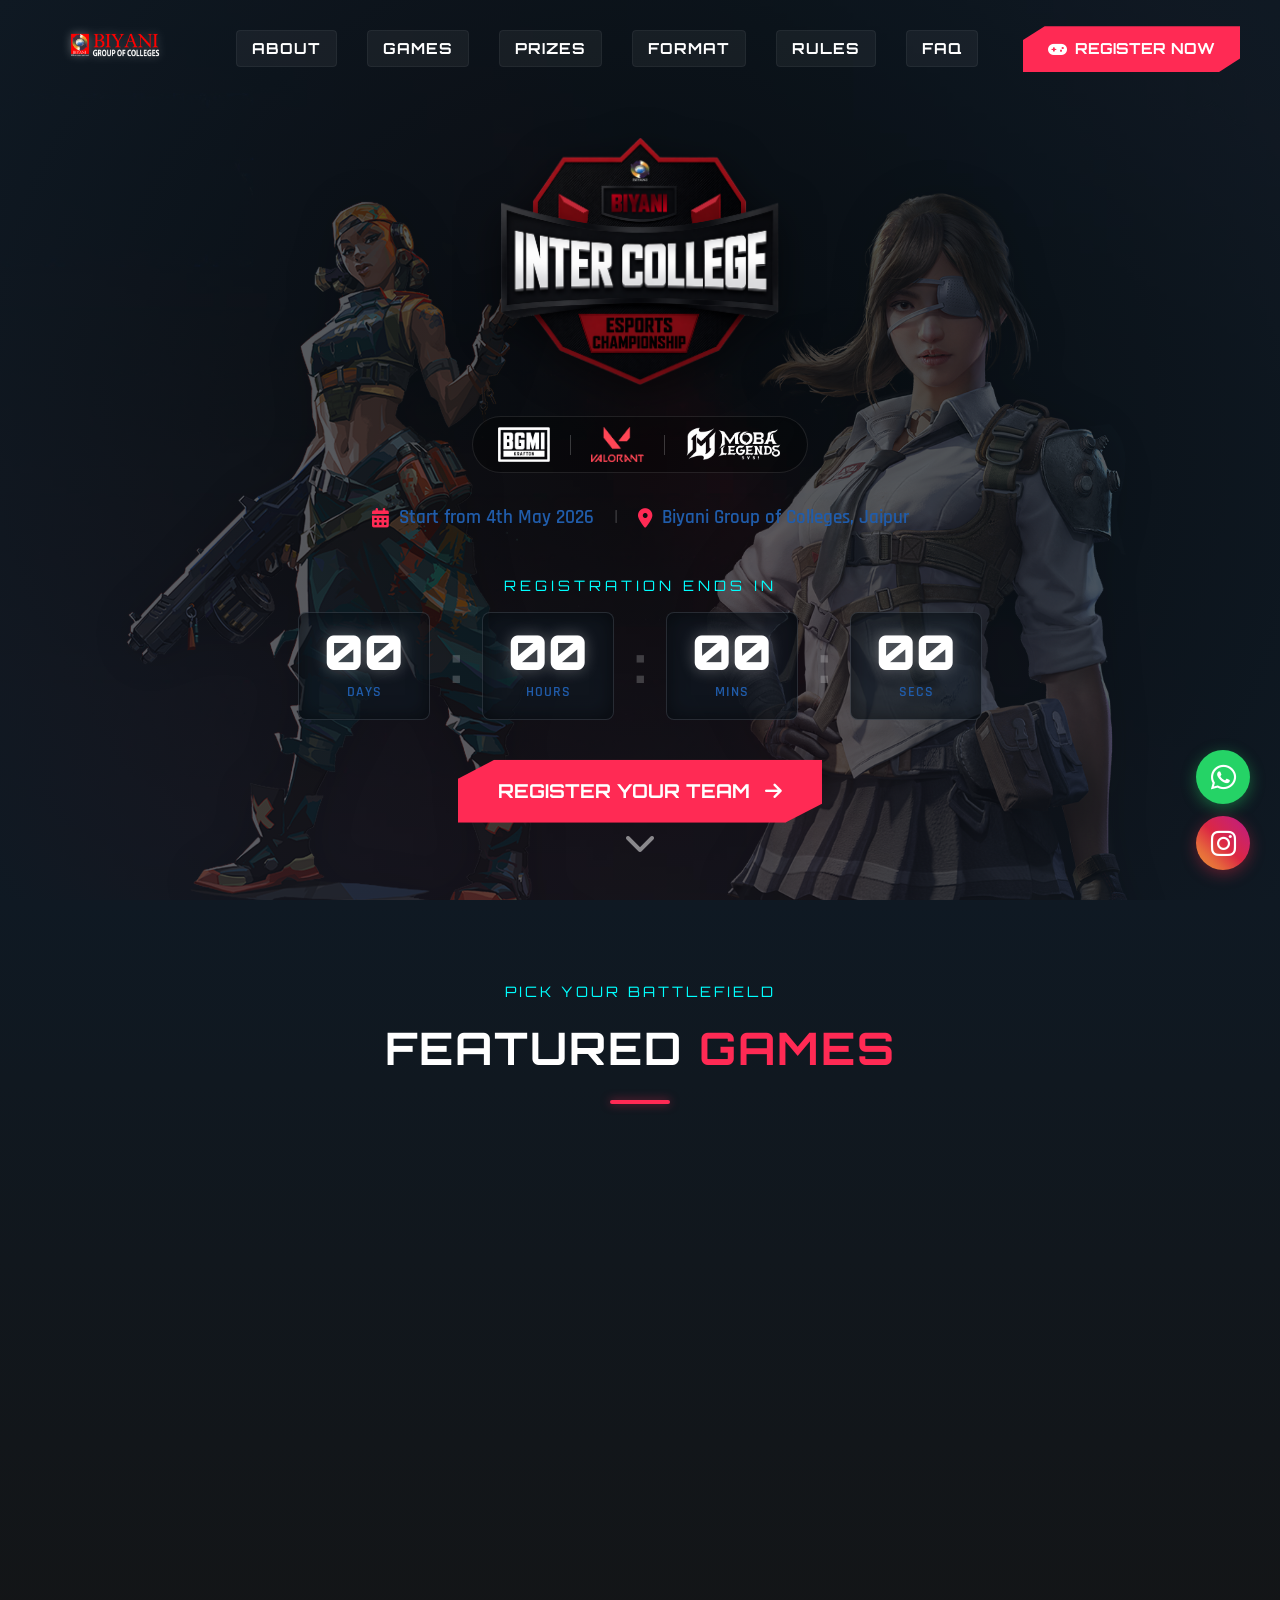
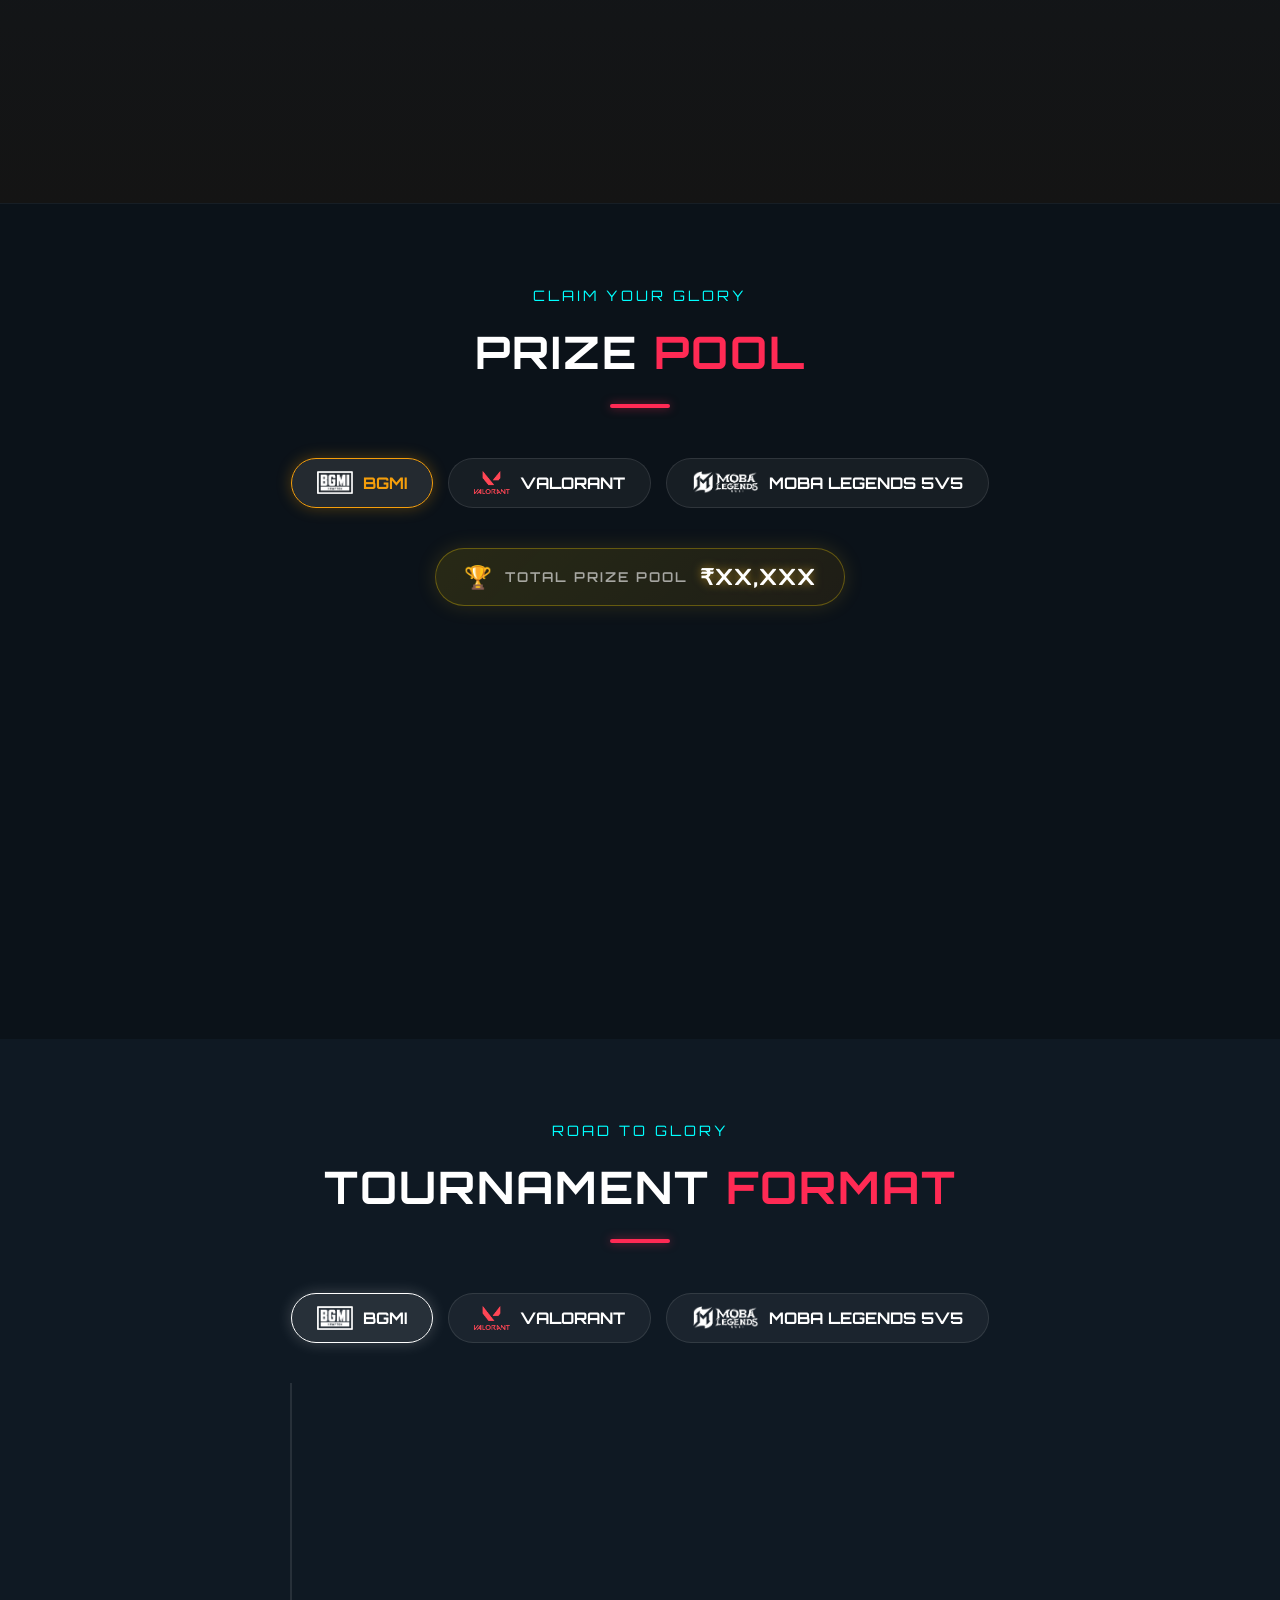
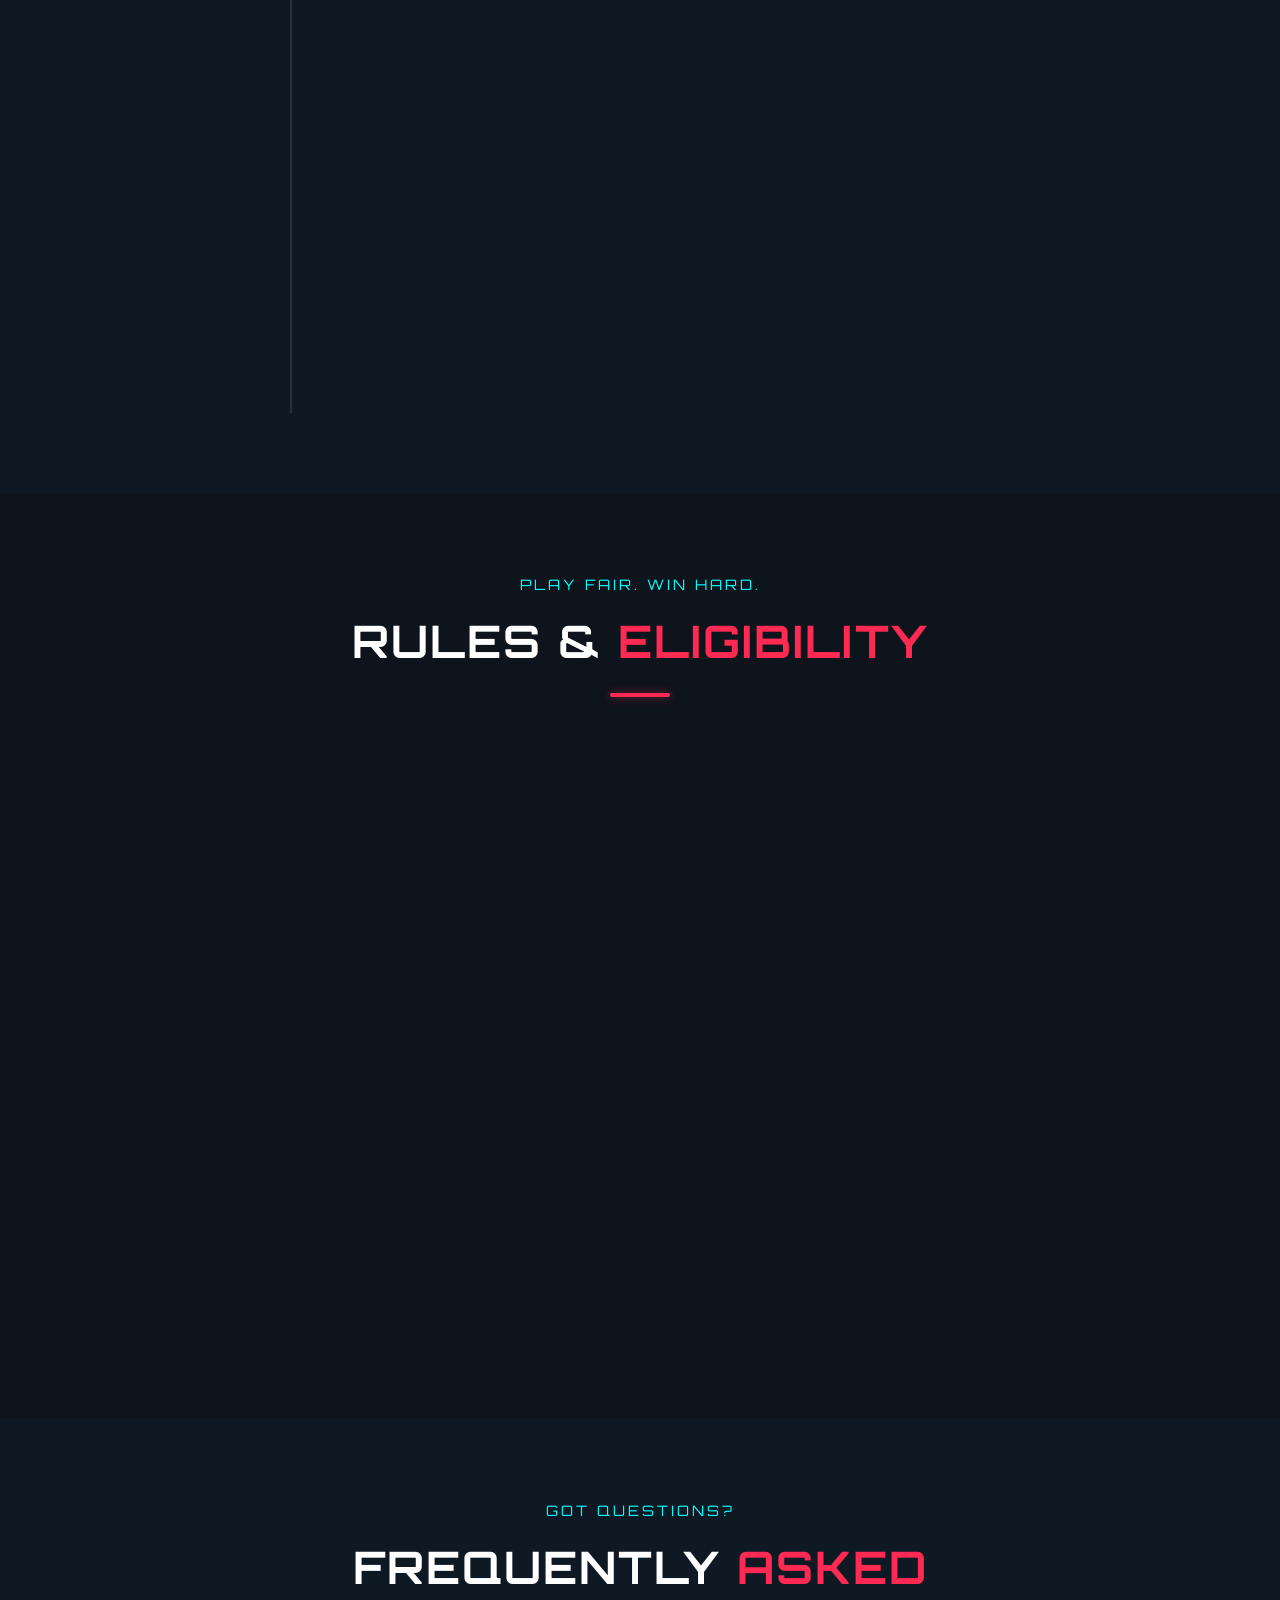
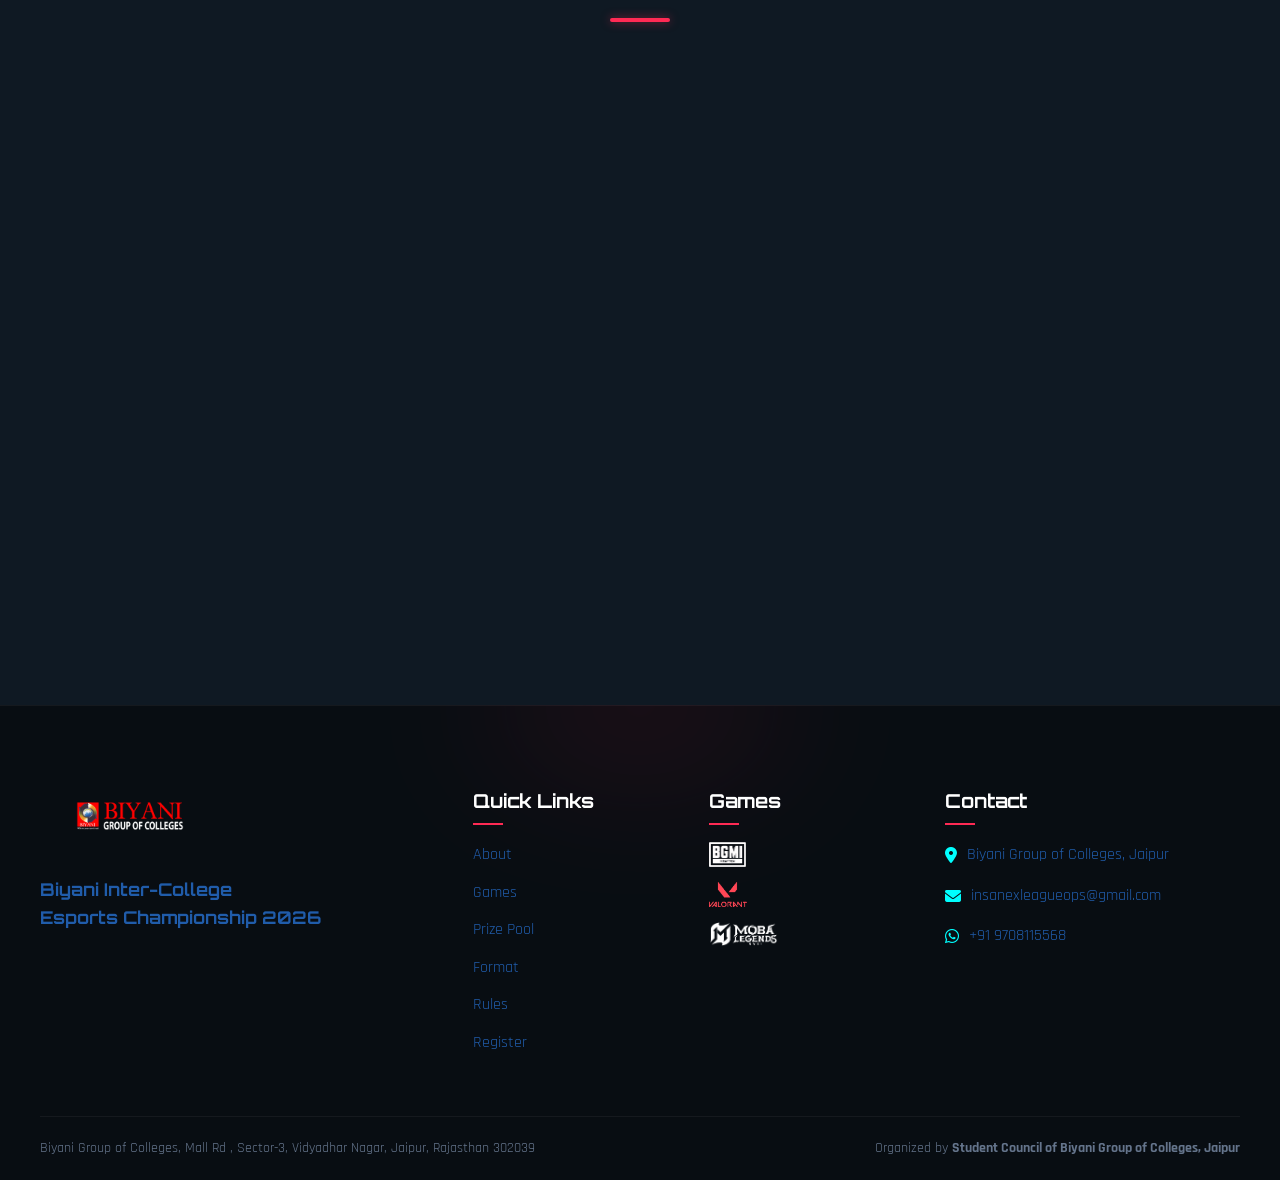
==== index.html @ bb5c14cd "Dynamic per-game registration: BGMI/Valorant/MOBA separate tables, fields & storage folders" ====
<!DOCTYPE html>
<html lang="en">

<head>
    <meta charset="UTF-8">
    <meta name="viewport" content="width=device-width, initial-scale=1.0">
    <meta name="description"
        content="Biyani Inter-College Esports Championship 2026 — The ultimate college gaming tournament featuring BGMI, Valorant & Mobile Legends Bang Bang.">
    <title>Biyani Inter-College Esports Championship 2026</title>
    <link rel="stylesheet" href="style.css">
    <link
        href="https://fonts.googleapis.com/css2?family=Orbitron:wght@400;700;900&family=Rajdhani:wght@400;500;600;700&display=swap"
        rel="stylesheet">
    <link rel="stylesheet" href="https://cdnjs.cloudflare.com/ajax/libs/font-awesome/6.5.0/css/all.min.css">
</head>

<body>

    <!-- ===================== NAVBAR ===================== -->
    <nav class="navbar" id="navbar">
        <div class="nav-container">
            <div class="nav-left">
                <img src="assets/Biyani Clg Logo(white).png" alt="Biyani College" class="nav-college-logo">
            </div>
            <div class="nav-center" id="navCenter">
                <ul class="nav-links" id="navLinks">
                    <li><a href="#about" class="nav-link">About</a></li>
                    <li><a href="#games" class="nav-link">Games</a></li>
                    <li><a href="#prize-pool" class="nav-link">Prizes</a></li>
                    <li><a href="#format" class="nav-link">Format</a></li>
                    <li><a href="assets/Biyani inter college esports championship rulebook.pdf" class="nav-link"
                            download>Rules</a></li>
                    <li><a href="#faq" class="nav-link">FAQ</a></li>
                </ul>
            </div>
            <div class="nav-right">
                <a href="register.html" class="nav-register-btn" id="navRegisterBtn">
                    <i class="fas fa-gamepad"></i>
                    <span>REGISTER NOW</span>
                </a>
                <button class="hamburger" id="hamburger" aria-label="Toggle Menu">
                    <span></span><span></span><span></span>
                </button>
            </div>
        </div>
        <!-- Mobile Nav -->
        <div class="mobile-nav" id="mobileNav">
            <button class="mobile-nav-close" id="mobileNavClose" aria-label="Close Menu">
                <span></span><span></span>
            </button>
            <a href="#about">About</a>
            <a href="#games">Games</a>
            <a href="#prize-pool">Prizes</a>
            <a href="#format">Format</a>
            <a href="assets/Biyani inter college esports championship rulebook.pdf" download>Rules</a>
            <a href="#faq">FAQ</a>
            <a href="register.html" class="mobile-reg-btn">REGISTER NOW</a>
        </div>
        <!-- Backdrop to close nav when clicking outside -->
        <div class="mobile-nav-backdrop" id="mobileNavBackdrop"></div>
    </nav>

    <!-- ===================== HERO ===================== -->
    <section id="hero" class="hero-section">
        <div class="hero-bg"></div>
        <div class="hero-overlay"></div>
        <img src="assets/Raze.png" alt="" class="char-bg char-left">
        <img src="assets/4.png" alt="" class="char-bg char-right">

        <div class="hero-content">
            <div class="tournament-logo-wrap">
                <img src="assets/Tournament logo.png" alt="Biyani Inter-College Esports Championship"
                    class="tournament-logo">
            </div>

            <div class="hero-game-logos">
                <img src="assets/BGMI.png" alt="BGMI" class="hero-game-logo">
                <div class="hero-logo-sep"></div>
                <img src="assets/valorant.png" alt="Valorant" class="hero-game-logo">
                <div class="hero-logo-sep"></div>
                <img src="assets/Moba_Legends_5v5_logo.png" alt="MOBA" class="hero-game-logo">


            </div>

            <div class="hero-meta">
                <div class="hero-meta-item">
                    <i class="fas fa-calendar-alt"></i>
                    <span>Start from 4th May 2026</span>
                </div>
                <div class="hero-meta-sep">|</div>
                <div class="hero-meta-item">
                    <i class="fas fa-map-marker-alt"></i>
                    <span><a href="https://maps.app.goo.gl/ksLbjUNtCKvyv8RA9?g_st=ac" target="_blank">Biyani Group of
                            Colleges,
                            Jaipur</a></span>
                </div>
            </div>

            <!-- Countdown -->
            <div class="countdown-block">
                <p class="countdown-label">REGISTRATION ENDS IN</p>
                <div class="countdown-timer">
                    <div class="cd-unit">
                        <span class="cd-num" id="days">00</span>
                        <span class="cd-lbl">DAYS</span>
                    </div>
                    <span class="cd-sep">:</span>
                    <div class="cd-unit">
                        <span class="cd-num" id="hours">00</span>
                        <span class="cd-lbl">HOURS</span>
                    </div>
                    <span class="cd-sep">:</span>
                    <div class="cd-unit">
                        <span class="cd-num" id="minutes">00</span>
                        <span class="cd-lbl">MINS</span>
                    </div>
                    <span class="cd-sep">:</span>
                    <div class="cd-unit">
                        <span class="cd-num" id="seconds">00</span>
                        <span class="cd-lbl">SECS</span>
                    </div>
                </div>
            </div>

            <a href="register.html" class="hero-cta-btn">
                <span>REGISTER YOUR TEAM</span>
                <i class="fas fa-arrow-right"></i>
            </a>
        </div>

        <a href="#about" class="hero-scroll-hint">
            <i class="fas fa-chevron-down"></i>
        </a>
    </section>

    <!-- ===================== ABOUT ===================== -->
    <!-- <section id="about" class="section about-section">
        <div class="section-container">
            <div class="section-header">
                <span class="section-tag">WHO WE ARE</span>
                <h2 class="section-title">ABOUT THE <span class="highlight">CHAMPIONSHIP</span></h2>
                <div class="title-bar"></div>
            </div>
            <div class="about-grid">
                <div class="about-card reveal">
                    <div class="about-icon-wrap">
                        <i class="fas fa-trophy"></i>
                    </div>
                    <h3>Epic Tournament</h3>
                    <p>The Biyani Inter-College Esports Championship is the premier gaming event bringing together the
                        best college teams across BGMI, Valorant, and Mobile Legends Bang Bang.</p>
                </div>
                <div class="about-card reveal">
                    <div class="about-icon-wrap">
                        <i class="fas fa-users"></i>
                    </div>
                    <h3>Team Battle</h3>
                    <p>Compete in squads of 4 compulsory players + 1 substitute. Register, play, and claim glory for
                        your college against the best teams in the region.</p>
                </div>
                <div class="about-card reveal">
                    <div class="about-icon-wrap">
                        <i class="fas fa-star"></i>
                    </div>
                    <h3>Win Prizes</h3>
                    <p>Exciting prizes await Champions, Runner-ups, 3rd Runner-ups, and the Most Valuable Player across
                        all three game titles. Glory awaits!</p>
                </div>
            </div>
        </div>
    </section> -->

    <!-- ===================== GAMES ===================== -->
    <section id="games" class="section games-section">
        <div class="section-container">
            <div class="section-header">
                <span class="section-tag">PICK YOUR BATTLEFIELD</span>
                <h2 class="section-title">FEATURED <span class="highlight">GAMES</span></h2>
                <div class="title-bar"></div>
            </div>
            <div class="games-grid">

                <!-- BGMI Card -->
                <div class="game-card bgmi-theme reveal">
                    <div class="game-card-glow"></div>
                    <div class="game-card-top">
                        <img src="assets/BGMI.png" alt="BGMI" class="game-card-img">
                    </div>
                    <div class="game-card-body">
                        <h3 class="game-card-name">BGMI</h3>
                        <p class="game-card-full">Battlegrounds Mobile India</p>
                        <ul class="game-specs">
                            <li><i class="fas fa-users"></i> 4 Players + 1 Substitute</li>
                            <li><i class="fas fa-mobile-alt"></i> Mobile — Battle Royale</li>
                            <li><i class="fas fa-map"></i> TPP Mode</li>
                        </ul>
                    </div>
                    <a href="register.html?game=BGMI" class="game-card-btn">Register for BGMI</a>
                </div>

                <!-- Valorant Card -->
                <div class="game-card valo-theme reveal">
                    <div class="game-card-glow"></div>
                    <div class="game-card-top">
                        <img src="assets/valorant.png" alt="Valorant" class="game-card-img">
                    </div>
                    <div class="game-card-body">
                        <h3 class="game-card-name">VALORANT</h3>
                        <p class="game-card-full">5v5 Tactical Shooter</p>
                        <ul class="game-specs">
                            <li><i class="fas fa-users"></i> 5 Players + 1 Substitute</li>
                            <li><i class="fas fa-desktop"></i> PC — Tactical FPS</li>
                            <li><i class="fas fa-crosshairs"></i> 5V5 Competitive Mode</li>
                        </ul>
                    </div>
                    <a href="register.html?game=Valorant" class="game-card-btn">Register for Valorant</a>
                </div>

                <!-- MLBB Card -->
                <div class="game-card mlbb-theme reveal">
                    <div class="game-card-glow"></div>
                    <div class="game-card-top">
                        <img src="assets/Moba_Legends_5v5_logo.png" alt="Valorant" class="game-card-img">

                    </div>
                    <div class="game-card-body">
                        <h3 class="game-card-name">MOBA LEGENDS 5V5</h3>
                        <p class="game-card-full">Bang Bang — 5V5 MOBA</p>
                        <ul class="game-specs">
                            <li><i class="fas fa-users"></i> 5 Players + 1 Substitute</li>
                            <li><i class="fas fa-mobile-alt"></i> Mobile — MOBA</li>
                            <li><i class="fas fa-bolt"></i>5V5 Competitive Mode</li>
                        </ul>
                    </div>
                    <a href="register.html?game=MLBB" class="game-card-btn">Register for MOBA LEGENDS</a>
                </div>

            </div>
        </div>
    </section>

    <!-- ===================== PRIZE POOL ===================== -->
    <section id="prize-pool" class="section prize-section">
        <div class="section-container">
            <div class="section-header">
                <span class="section-tag">CLAIM YOUR GLORY</span>
                <h2 class="section-title">PRIZE <span class="highlight">POOL</span></h2>
                <div class="title-bar"></div>
            </div>

            <!-- Game Tabs -->
            <div class="prize-tabs-bar">
                <button class="prize-tab-btn active" data-target="prize-bgmi" id="tab-bgmi">
                    <img src="assets/BGMI.png" alt="BGMI"> BGMI
                </button>
                <button class="prize-tab-btn" data-target="prize-valo" id="tab-valo">
                    <img src="assets/valorant.png" alt="Valorant"> VALORANT
                </button>
                <button class="prize-tab-btn" data-target="prize-mlbb" id="tab-mlbb">
                    <img src="assets/Moba_Legends_5v5_logo.png" alt="Moba legends">MOBA LEGENDS 5V5
                </button>
            </div>

            <!-- BGMI Prize Tab -->
            <div class="prize-tab-panel active" id="prize-bgmi">
                <div style="text-align:center;">
                    <div class="total-prize-banner">
                        <span class="tpb-icon">🏆</span>
                        <span class="tpb-label">TOTAL PRIZE POOL</span>
                        <span class="tpb-amount">₹XX,XXX</span>
                    </div>
                </div>
                <div class="prize-grid">
                    <div class="prize-card champion reveal">
                        <div class="prize-glow"></div>
                        <div class="prize-medal">🏆</div>
                        <h3 class="prize-pos">CHAMPION</h3>
                        <div class="prize-amount">₹XX,XXX</div>
                        <p class="prize-note">Trophy + Prize Money</p>
                    </div>
                    <div class="prize-card runner reveal">
                        <div class="prize-glow"></div>
                        <div class="prize-medal">🥈</div>
                        <h3 class="prize-pos">RUNNER-UP</h3>
                        <div class="prize-amount">₹XX,XXX</div>
                        <p class="prize-note">Prize Money</p>
                    </div>
                    <div class="prize-card third reveal">
                        <div class="prize-glow"></div>
                        <div class="prize-medal">🥉</div>
                        <h3 class="prize-pos">3RD RUNNER-UP</h3>
                        <div class="prize-amount">₹X,XXX</div>
                        <p class="prize-note">Prize Money</p>
                    </div>
                    <div class="prize-card mvp reveal">
                        <div class="prize-glow"></div>
                        <div class="prize-medal">⭐</div>
                        <h3 class="prize-pos">MVP</h3>
                        <div class="prize-amount">₹X,XXX</div>
                        <p class="prize-note">Trophy + Prize Money</p>
                    </div>
                </div>
            </div>

            <!-- Valorant Prize Tab -->
            <div class="prize-tab-panel" id="prize-valo">
                <div style="text-align:center;">
                    <div class="total-prize-banner">
                        <span class="tpb-icon">🏆</span>
                        <span class="tpb-label">TOTAL PRIZE POOL</span>
                        <span class="tpb-amount">₹XX,XXX</span>
                    </div>
                </div>
                <div class="prize-grid">
                    <div class="prize-card champion reveal">
                        <div class="prize-glow"></div>
                        <div class="prize-medal">🏆</div>
                        <h3 class="prize-pos">CHAMPION</h3>
                        <div class="prize-amount">₹XX,XXX</div>
                        <p class="prize-note">Trophy + Prize Money</p>
                    </div>
                    <div class="prize-card runner reveal">
                        <div class="prize-glow"></div>
                        <div class="prize-medal">🥈</div>
                        <h3 class="prize-pos">RUNNER-UP</h3>
                        <div class="prize-amount">₹X,XXX</div>
                        <p class="prize-note">Prize Money</p>
                    </div>
                    <div class="prize-card third reveal">
                        <div class="prize-glow"></div>
                        <div class="prize-medal">🥉</div>
                        <h3 class="prize-pos">3RD RUNNER-UP</h3>
                        <div class="prize-amount">₹X,XXX</div>
                        <p class="prize-note">Prize Money</p>
                    </div>
                    <div class="prize-card mvp reveal">
                        <div class="prize-glow"></div>
                        <div class="prize-medal">⭐</div>
                        <h3 class="prize-pos">MVP</h3>
                        <div class="prize-amount">₹X,XXX</div>
                        <p class="prize-note">Trophy + Prize Money</p>
                    </div>
                </div>
            </div>

            <!-- MLBB Prize Tab -->
            <div class="prize-tab-panel" id="prize-mlbb">
                <div style="text-align:center;">
                    <div class="total-prize-banner">
                        <span class="tpb-icon">🏆</span>
                        <span class="tpb-label">TOTAL PRIZE POOL</span>
                        <span class="tpb-amount">₹XX,XXX</span>
                    </div>
                </div>
                <div class="prize-grid">
                    <div class="prize-card champion reveal">
                        <div class="prize-glow"></div>
                        <div class="prize-medal">🏆</div>
                        <h3 class="prize-pos">CHAMPION</h3>
                        <div class="prize-amount">₹XX,XXX</div>
                        <p class="prize-note">Trophy + Prize Money</p>
                    </div>
                    <div class="prize-card runner reveal">
                        <div class="prize-glow"></div>
                        <div class="prize-medal">🥈</div>
                        <h3 class="prize-pos">RUNNER-UP</h3>
                        <div class="prize-amount">₹X,XXX</div>
                        <p class="prize-note">Prize Money</p>
                    </div>
                    <div class="prize-card third reveal">
                        <div class="prize-glow"></div>
                        <div class="prize-medal">🥉</div>
                        <h3 class="prize-pos">3RD RUNNER-UP</h3>
                        <div class="prize-amount">₹X,XXX</div>
                        <p class="prize-note">Prize Money</p>
                    </div>
                    <div class="prize-card mvp reveal">
                        <div class="prize-glow"></div>
                        <div class="prize-medal">⭐</div>
                        <h3 class="prize-pos">MVP</h3>
                        <div class="prize-amount">₹X,XXX</div>
                        <p class="prize-note">Trophy + Prize Money</p>
                    </div>
                </div>
            </div>

        </div>
    </section>

    <!-- ===================== FORMAT ===================== -->
    <section id="format" class="section schedule-section">
        <div class="section-container">
            <div class="section-header">
                <span class="section-tag">ROAD TO GLORY</span>
                <h2 class="section-title">TOURNAMENT <span class="highlight">FORMAT</span></h2>
                <div class="title-bar"></div>
            </div>

            <!-- Game Tabs -->
            <div class="prize-tabs-bar">
                <button class="prize-tab-btn active" data-target="format-bgmi" id="tab-fmt-bgmi">
                    <img src="assets/BGMI.png" alt="BGMI"> BGMI
                </button>
                <button class="prize-tab-btn" data-target="format-valo" id="tab-fmt-valo">
                    <img src="assets/valorant.png" alt="Valorant"> VALORANT
                </button>
                <button class="prize-tab-btn" data-target="format-mlbb" id="tab-fmt-mlbb">
                    <img src="assets/Moba_Legends_5v5_logo.png" alt="Moba legends"> MOBA LEGENDS 5V5
                </button>
            </div>

            <!-- BGMI Format Tab -->
            <div class="prize-tab-panel active" id="format-bgmi">
                <div class="timeline">
                    <div class="timeline-item reveal">
                        <div class="tl-marker active-marker"></div>
                        <div class="tl-date">4 MAY</div>
                        <div class="tl-card" data-date="4 MAY">
                            <h3>Online Qualifiers</h3>
                            <p>Total 64 teams. 16 teams each group (4 groups). 1 match per team. Top 8 teams qualify for
                                semi final.</p>
                            <span class="tl-badge open">QUALIFIER</span>
                        </div>
                    </div>
                    <div class="timeline-item reveal">
                        <div class="tl-marker"></div>
                        <div class="tl-date">5 MAY</div>
                        <div class="tl-card" data-date="5 MAY">
                            <h3>Semi Finals</h3>
                            <p>Top 32 teams. 8 teams in each group. Format: round robin. 2 match per team. Top 4 will
                                qualify for grand final.</p>
                            <span class="tl-badge upcoming">SEMI FINAL</span>
                        </div>
                    </div>
                    <div class="timeline-item reveal">
                        <div class="tl-marker"></div>
                        <div class="tl-date">7 MAY</div>
                        <div class="tl-card" data-date="7 MAY">
                            <h3>Grand Finals (LAN)</h3>
                            <p>Top 16 Teams will fight for championship. Lan Event setup.</p>
                            <span class="tl-badge upcoming">GRAND FINAL</span>
                        </div>
                    </div>
                </div>
            </div>

            <!-- VALORANT Format Tab -->
            <div class="prize-tab-panel" id="format-valo">
                <div class="timeline">
                    <div class="timeline-item reveal">
                        <div class="tl-marker active-marker"></div>
                        <div class="tl-date">4 MAY</div>
                        <div class="tl-card" data-date="4 MAY">
                            <h3>Online Qualifiers</h3>
                            <p>Total 16 teams. 1 match per team. Top 4 teams qualify for
                                semi final.</p>
                            <span class="tl-badge open">QUALIFIER</span>
                        </div>
                    </div>
                    <div class="timeline-item reveal">
                        <div class="tl-marker"></div>
                        <div class="tl-date">5 MAY</div>
                        <div class="tl-card" data-date="5 MAY">
                            <h3>Semi Finals</h3>
                            <p>Top 4 teams. Format: B03/round robin. 2 match per team. Top 2 will
                                qualify for grand final.</p>
                            <span class="tl-badge upcoming">SEMI FINAL</span>
                        </div>
                    </div>
                    <div class="timeline-item reveal">
                        <div class="tl-marker"></div>
                        <div class="tl-date">7 MAY</div>
                        <div class="tl-card" data-date="7 MAY">
                            <h3>Grand Finals (LAN)</h3>
                            <p>Top 2 Teams will fight for championship.</p>
                            <span class="tl-badge upcoming">GRAND FINAL</span>
                        </div>
                    </div>
                </div>
            </div>

            <!-- MLBB Format Tab -->
            <div class="prize-tab-panel" id="format-mlbb">
                <div class="timeline">
                    <div class="timeline-item reveal">
                        <div class="tl-marker active-marker"></div>
                        <div class="tl-date">4 MAY</div>
                        <div class="tl-card" data-date="4 MAY">
                            <h3>Online Qualifiers</h3>
                            <p>Total 16 teams. 1 match per team. Top 4 teams qualify for
                                semi final.</p>
                            <span class="tl-badge open">QUALIFIER</span>
                        </div>
                    </div>
                    <div class="timeline-item reveal">
                        <div class="tl-marker"></div>
                        <div class="tl-date">5 MAY</div>
                        <div class="tl-card" data-date="5 MAY">
                            <h3>Semi Finals</h3>
                            <p>Top 4 teams. Format: B03/round robin. 2 match per team. Top 2 will
                                qualify for grand final.</p>
                            <span class="tl-badge upcoming">SEMI FINAL</span>
                        </div>
                    </div>
                    <div class="timeline-item reveal">
                        <div class="tl-marker"></div>
                        <div class="tl-date">7 MAY</div>
                        <div class="tl-card" data-date="7 MAY">
                            <h3>Grand Finals (LAN)</h3>
                            <p>Top 2 Teams will fight for championship.</p>
                            <span class="tl-badge upcoming">GRAND FINAL</span>
                        </div>
                    </div>
                </div>
            </div>

        </div>
    </section>

    <!-- ===================== RULES ===================== -->
    <section id="rules" class="section rules-section">
        <div class="section-container">
            <div class="section-header">
                <span class="section-tag">PLAY FAIR. WIN HARD.</span>
                <h2 class="section-title">RULES & <span class="highlight">ELIGIBILITY</span></h2>
                <div class="title-bar"></div>
            </div>
            <div class="rules-grid">
                <div class="rule-card reveal">
                    <span class="rule-num">01</span>
                    <h3>Eligibility</h3>
                    <p>All participants are required to present a valid College ID card as proof.
                        Minumun age requires: 16 Years.</p>
                </div>
                <div class="rule-card reveal">
                    <span class="rule-num">02</span>
                    <h3>Team Composition</h3>
                    <p>4 compulsory players + 1 optional substitute for BGMI. 5 compulsory players + 1 optional
                        substitute for Valorant and MOBA Legends.
                    </p>
                </div>
                <div class="rule-card reveal">
                    <span class="rule-num">03</span>
                    <h3>Registration</h3>
                    <p>Every registered player must provide complete and accurate details during registration. No
                        changes allowed after registration is completed.</p>
                </div>
                <div class="rule-card reveal">
                    <span class="rule-num">04</span>
                    <h3>Fair Play</h3>
                    <p>Cheating, hacking, or unsportsmanlike conduct leads to immediate disqualification. Organizer
                        decisions are final.</p>
                </div>
                <div class="rule-card reveal">
                    <span class="rule-num">05</span>
                    <h3>Device Policy</h3>
                    <p>Players must bring their own devices. BGMI & MLBB on personal phones. Valorant requires a
                        laptop/PC.</p>
                </div>
                <div class="rule-card reveal">
                    <span class="rule-num">06</span>
                    <h3>Punctuality</h3>
                    <p>All players must be present at check-in with College IDs. Teams failing to check in on 9AM may
                        be forfeited.</p>
                </div>
                <!-- Extra rules  -->
                <!-- <div class="rule-card reveal">
                    <span class="rule-num">07</span>
                    <h3>Registration</h3>
                    <p>Teams may register for only one game. Incomplete or late registrations (after 3rd May) will be
                        rejected.</p>
                </div>
                <div class="rule-card reveal">
                    <span class="rule-num">08</span>
                    <h3>Registration</h3>
                    <p>Teams may register for only one game. Incomplete or late registrations (after 3rd May) will be
                        rejected.</p>
                </div> -->
            </div>
        </div>
    </section>

    <!-- ===================== FAQ ===================== -->
    <section id="faq" class="section faq-section">
        <div class="section-container">
            <div class="section-header">
                <span class="section-tag">GOT QUESTIONS?</span>
                <h2 class="section-title">FREQUENTLY <span class="highlight">ASKED</span></h2>
                <div class="title-bar"></div>
            </div>
            <div class="faq-list">
                <div class="faq-item reveal">
                    <button class="faq-q"><span>Is there a registration fee?</span><i
                            class="fas fa-chevron-down"></i></button>
                    <div class="faq-a">
                        <p> Registration is completely free for all participants from any college.</p>
                    </div>
                </div>
                <div class="faq-item reveal">
                    <button class="faq-q"><span>Can a player participate in multiple games?</span><i
                            class="fas fa-chevron-down"></i></button>
                    <div class="faq-a">
                        <p>yes, each player can register for multiple game.</p>
                    </div>
                </div>
                <div class="faq-item reveal">
                    <button class="faq-q"><span>What if our team has fewer than 4 players?</span><i
                            class="fas fa-chevron-down"></i></button>
                    <div class="faq-a">
                        <p>A minimum of 4 players is compulsory to register. The 5th slot is for a substitute and is
                            optional.</p>
                    </div>
                </div>
                <div class="faq-item reveal">
                    <button class="faq-q"><span>Can players from different colleges form one team?</span><i
                            class="fas fa-chevron-down"></i></button>
                    <div class="faq-a">
                        <p>Yes, players from different colleges can form one team.
                        </p>
                    </div>
                </div>
                <div class="faq-item reveal">
                    <button class="faq-q"><span>When will registration be confirmed?</span><i
                            class="fas fa-chevron-down"></i></button>
                    <div class="faq-a">
                        <p>Confirmation will be sent to the Team Leader's Email & WhatsApp after verification. Please
                            allow up to 24 hours.</p>
                    </div>
                </div>
                <div class="faq-item reveal">
                    <button class="faq-q"><span>What is IGN and Character ID?</span><i
                            class="fas fa-chevron-down"></i></button>
                    <div class="faq-a">
                        <p>IGN = In-Game Name (your display name in the game). Character ID = the unique numeric ID of
                            your game account, found in your in-game profile.</p>
                    </div>
                </div>
                <div class="faq-item reveal">
                    <button class="faq-q"><span>Do we need to bring our own devices?</span><i
                            class="fas fa-chevron-down"></i></button>
                    <div class="faq-a">
                        <p>Yes. BGMI and MLBB players need their own smartphones. Valorant players need their own
                            laptop/PC. Ensure your game is installed and updated before the event.</p>
                    </div>
                </div>
            </div>
        </div>
    </section>

    <!-- ===================== FOOTER ===================== -->
    <footer class="footer">
        <div class="footer-glow"></div>
        <div class="footer-container">
            <div class="footer-top">
                <div class="footer-brand">
                    <img src="assets/Biyani Clg Logo(white).png" alt="Biyani College" class="footer-logo">
                    <p>Biyani Inter-College<br>Esports Championship 2026</p>
                </div>
                <div class="footer-col">
                    <h4>Quick Links</h4>
                    <ul>
                        <li><a href="#about">About</a></li>
                        <li><a href="#games">Games</a></li>
                        <li><a href="#prize-pool">Prize Pool</a></li>
                        <li><a href="#format">Format</a></li>
                        <li><a href="#rules">Rules</a></li>
                        <li><a href="register.html">Register</a></li>
                    </ul>
                </div>
                <div class="footer-col">
                    <h4>Games</h4>
                    <div class="footer-game-logos">
                        <img src="assets/BGMI.png" alt="BGMI">
                        <img src="assets/valorant.png" alt="Valorant">
                        <img src="assets/Moba_Legends_5v5_logo.png" alt="Valorant">

                    </div>
                </div>
                <div class="footer-col">
                    <h4>Contact</h4>
                    <p><i class="fas fa-map-marker-alt"></i> <a href="https://maps.app.goo.gl/ksLbjUNtCKvyv8RA9?g_st=ac"
                            target="_blank">Biyani Group of Colleges, Jaipur</a></p>
                    <p><i class="fas fa-envelope"></i> <a
                            href="mailto:insanexleagueops@gmail.com">insanexleagueops@gmail.com</a></p>
                    <p><i class="fab fa-whatsapp"></i> <a href="https://wa.me/919708115568" target="_blank">+91
                            9708115568</a></p>
                </div>
            </div>
            <div class="footer-bottom">
                <p>Biyani Group of Colleges, Mall Rd , Sector-3, Vidyadhar Nagar, Jaipur, Rajasthan 302039</p>
                <p>Organized by <strong>Student Council of Biyani Group of Colleges, Jaipur</strong></p>
            </div>
        </div>
    </footer>
    <!-- Floating Social Buttons -->
    <div class="floating-social">
        <a href="https://chat.whatsapp.com/LifVQkr7Jc6Fq8d5loANOQ" target="_blank" class="float-btn float-wa">
            <i class="fab fa-whatsapp"></i>
        </a>
        <a href="https://www.instagram.com/biyaniesportsclub" target="_blank" class="float-btn float-ig">
            <i class="fab fa-instagram"></i>
        </a>
    </div>

    <script src="script.js"></script>
</body>

</html>
---- style.css ----
/* ==========================================================================
   BIYANI ESPORTS CHAMPIONSHIP - COMPLETE STYLESHEET
   ========================================================================== */

   :root {
    /* Colors */
    --primary-color: #ff2a54; /* Valorant Red */
    --primary-hover: #ff4a6e;
    --primary-glow: rgba(255, 42, 84, 0.5);
    
    --secondary-color: #0f1923; /* Dark background base */
    --dark-surface: rgba(15, 25, 35, 0.85);
    --dark-surface-solid: #15222e;
    
    --accent-blue: #00ffff; /* Cyber Blue */
    --accent-blue-glow: rgba(0, 255, 255, 0.5);
    
    --accent-gold: #fbbf24; /* MLBB Gold / Trophy Gold */
    --accent-gold-glow: rgba(251, 191, 36, 0.4);
    
    --text-main: #ffffff;
    --text-muted: #205caa;  /*#a0aec0
    
    /* Gradients */
    --bgmi-grad: linear-gradient(135deg, #f59e0b 0%, #d97706 100%);
    --valo-grad: linear-gradient(135deg, #ff4655 0%, #b82333 100%);
    --mlbb-grad: linear-gradient(135deg, #3b82f6 0%, #1d4ed8 100%);
    
    /* Typography */
    --font-heading: 'Orbitron', sans-serif;
    --font-body: 'Rajdhani', sans-serif;
    
    /* Layout */
    --max-width: 1200px;
    --section-pad: 80px 20px;
}

/* ================== GLOBAL ================== */
* {
    margin: 0;
    padding: 0;
    box-sizing: border-box;
}

body {
    background-color: var(--secondary-color);
    color: var(--text-main);
    font-family: var(--font-body);
    overflow-x: hidden; /* Allow scrolling now */
    scroll-behavior: smooth;
    line-height: 1.6;
}

a {
    text-decoration: none;
    color: inherit;
}

ul {
    list-style: none;
}

/* Highlights */
.highlight {
    color: var(--primary-color);
    display: inline-block;
}

/* Section Common */
.section {
    padding: var(--section-pad);
    position: relative;
    z-index: 5;
}

.section-container {
    max-width: var(--max-width);
    margin: 0 auto;
}

.section-header {
    text-align: center;
    margin-bottom: 50px;
}

.section-tag {
    font-family: var(--font-heading);
    font-size: 0.9rem;
    color: var(--accent-blue);
    letter-spacing: 3px;
    text-transform: uppercase;
    display: block;
    margin-bottom: 10px;
}

.section-title {
    font-family: var(--font-heading);
    font-size: 2.8rem;
    text-transform: uppercase;
    letter-spacing: 2px;
}

.title-bar {
    width: 60px;
    height: 4px;
    background-color: var(--primary-color);
    margin: 15px auto 0;
    border-radius: 2px;
    box-shadow: 0 0 10px var(--primary-glow);
}

/* Reveal Animation */
.reveal {
    opacity: 0;
    transform: translateY(40px);
    transition: opacity 0.8s ease, transform 0.8s ease;
}
.reveal.active {
    opacity: 1;
    transform: translateY(0);
}


/* ================== NAVBAR ================== */
.navbar {
    position: fixed;
    top: 0;
    left: 0;
    width: 100%;
    padding: 20px 0;
    z-index: 100;
    transition: padding 0.3s ease, background-color 0.3s ease;
    backdrop-filter: blur(0px);
}

.navbar.scrolled {
    padding: 12px 0;
    background-color: var(--dark-surface);
    backdrop-filter: blur(10px);
    border-bottom: 1px solid rgba(255,255,255,0.05);
}

.nav-container {
    max-width: 1400px;
    margin: 0 auto;
    padding: 0 40px;
    display: flex;
    justify-content: space-between;
    align-items: center;
}

.nav-college-logo {
    height: 50px;
    filter: drop-shadow(0 0 5px rgba(255,255,255,0.3));
}

.nav-links {
    display: flex;
    gap: 30px;
}

.nav-link {
    font-family: var(--font-heading);
    font-size: 0.95rem;
    font-weight: 700;
    text-transform: uppercase;
    letter-spacing: 1px;
    padding: 8px 15px;
    background: rgba(255,255,255,0.05);
    border: 1px solid rgba(255,255,255,0.05);
    border-radius: 4px;
    transition: all 0.3s ease;
}

.nav-link:hover, .nav-link.active {
    background: rgba(255, 42, 84, 0.15);
    color: var(--primary-color);
    border-color: rgba(255, 42, 84, 0.4);
    box-shadow: 0 0 10px rgba(255, 42, 84, 0.2);
}

.nav-register-btn {
    display: flex;
    align-items: center;
    gap: 8px;
    font-family: var(--font-heading);
    font-size: 0.95rem;
    font-weight: 700;
    color: var(--text-main);
    background-color: var(--primary-color);
    padding: 10px 24px;
    clip-path: polygon(10% 0, 100% 0, 100% 70%, 90% 100%, 0 100%, 0 30%);
    transition: all 0.3s ease;
    border: 1px solid transparent;
}

.nav-register-btn:hover {
    background-color: transparent;
    border-color: var(--primary-color);
    box-shadow: 0 0 15px var(--primary-glow) inset;
    color: var(--primary-color);
}

.hamburger {
    display: none;
    flex-direction: column;
    gap: 6px;
    background: none;
    border: none;
    cursor: pointer;
    z-index: 101; /* Above mobile menu */
}

.hamburger span {
    display: block;
    width: 30px;
    height: 3px;
    background-color: var(--text-main);
    transition: 0.3s ease;
}

.hamburger.active span:nth-child(1) {
    transform: translateY(9px) rotate(45deg);
}
.hamburger.active span:nth-child(2) {
    opacity: 0;
}
.hamburger.active span:nth-child(3) {
    transform: translateY(-9px) rotate(-45deg);
}

.mobile-nav {
    position: fixed;
    top: 0;
    left: 100%;
    width: 100%;
    height: 100vh;
    background-color: var(--dark-surface-solid);
    display: flex;
    flex-direction: column;
    justify-content: center;
    align-items: center;
    gap: 30px;
    transition: left 0.4s ease;
    z-index: 99;
}

.mobile-nav.open {
    left: 0;
}

.mobile-nav a {
    font-family: var(--font-heading);
    font-size: 1.5rem;
    font-weight: 700;
    text-transform: uppercase;
}

.mobile-reg-btn {
    color: var(--primary-color);
    border: 2px solid var(--primary-color);
    padding: 10px 30px;
}

/* Close button inside mobile nav */
.mobile-nav-close {
    position: absolute;
    top: 24px;
    right: 24px;
    width: 44px;
    height: 44px;
    background: rgba(255, 255, 255, 0.08);
    border: 1px solid rgba(255, 255, 255, 0.15);
    border-radius: 50%;
    cursor: pointer;
    display: flex;
    align-items: center;
    justify-content: center;
    flex-direction: column;
    gap: 0;
    z-index: 110;
    transition: background 0.2s, transform 0.2s;
}

.mobile-nav-close:hover {
    background: rgba(255, 42, 84, 0.2);
    border-color: var(--primary-color);
    transform: rotate(90deg);
}

.mobile-nav-close span {
    display: block;
    width: 20px;
    height: 2px;
    background: var(--text-main);
    border-radius: 2px;
    position: absolute;
}

.mobile-nav-close span:nth-child(1) { transform: rotate(45deg); }
.mobile-nav-close span:nth-child(2) { transform: rotate(-45deg); }

/* Backdrop overlay */
.mobile-nav-backdrop {
    position: fixed;
    inset: 0;
    background: rgba(0, 0, 0, 0.5);
    z-index: 98;
    opacity: 0;
    pointer-events: none;
    transition: opacity 0.3s ease;
    backdrop-filter: blur(2px);
}

.mobile-nav-backdrop.visible {
    opacity: 1;
    pointer-events: all;
}


/* ================== HERO ================== */
.hero-section {
    position: relative;
    height: 100vh;
    min-height: 700px;
    display: flex;
    align-items: center;
    justify-content: center;
    overflow: hidden;
}

.hero-bg {
    position: absolute;
    top: 0; left: 0; right: 0; bottom: 0;
    background-image: url('assets/BG.png');
    background-size: cover;
    background-position: center;
    z-index: 1;
}

.hero-overlay {
    position: absolute;
    top: 0; left: 0; right: 0; bottom: 0;
    background: radial-gradient(circle at center, rgba(15, 25, 35, 0.4) 0%, var(--secondary-color) 100%);
    z-index: 2;
}

.char-bg {
    position: absolute;
    bottom: -5%;
    height: 85%;
    opacity: 0.3;
    z-index: 3;
    pointer-events: none;
    filter: drop-shadow(0 0 20px rgba(0,0,0,0.5));
}
.char-left { left: -2%; transform-origin: bottom left; }
.char-right { right: -2%; transform-origin: bottom right; }

.hero-content {
    position: relative;
    z-index: 10;
    text-align: center;
    display: flex;
    flex-direction: column;
    align-items: center;
    padding: 140px 20px 80px;
    animation: fadeUp 1s cubic-bezier(0.16, 1, 0.3, 1) forwards;
}

@keyframes fadeUp {
    from { opacity: 0; transform: translateY(40px); }
    to { opacity: 1; transform: translateY(0); }
}

.tournament-logo-wrap {
    margin-bottom: 20px;
}

.tournament-logo {
    max-height: 250px;
    filter: drop-shadow(0 10px 20px rgba(0,0,0,0.5));
    animation: float 4s ease-in-out infinite;
}

.logo-fallback {
    font-family: var(--font-heading);
    color: var(--white);
    text-shadow: 0 0 10px rgba(255,255,255,0.3);
}

.fallback-title {
    font-size: 3rem;
    font-weight: 900;
    line-height: 1.1;
    letter-spacing: 2px;
}

.fallback-title span {
    font-size: 5rem;
    color: transparent;
    -webkit-text-stroke: 1px var(--text-main);
}

@keyframes float {
    0%, 100% { transform: translateY(0); }
    50% { transform: translateY(-8px); }
}

.hero-game-logos {
    display: flex;
    align-items: center;
    justify-content: center;
    gap: 20px;
    margin-bottom: 30px;
    background: rgba(0,0,0,0.3);
    padding: 10px 25px;
    border-radius: 50px;
    border: 1px solid rgba(255,255,255,0.1);
    backdrop-filter: blur(5px);
}

.hero-game-logo {
    height: 35px;
    object-fit: contain;
}

.hero-logo-sep {
    height: 20px;
    width: 1px;
    background-color: rgba(255,255,255,0.2);
}

.hero-mlbb-badge {
    display: flex;
    align-items: baseline;
    gap: 5px;
    font-family: var(--font-heading);
}

.mlbb-text {
    font-weight: 900;
    font-style: italic;
    font-size: 1.2rem;
    background: var(--mlbb-grad);
    -webkit-background-clip: text;
    -webkit-text-fill-color: transparent;
}

.mlbb-sub {
    font-size: 0.8rem;
    color: var(--accent-gold);
    font-weight: 700;
}

.hero-meta {
    display: flex;
    align-items: center;
    gap: 20px;
    font-size: 1.2rem;
    font-weight: 600;
    color: var(--text-muted);
    margin-bottom: 40px;
}

.hero-meta-item {
    display: flex;
    align-items: center;
    gap: 10px;
}

.hero-meta-item i {
    color: var(--primary-color);
}

.hero-meta-sep {
    color: rgba(255,255,255,0.2);
}

.countdown-block {
    margin-bottom: 40px;
}

.countdown-label {
    font-family: var(--font-heading);
    font-size: 0.9rem;
    letter-spacing: 4px;
    margin-bottom: 15px;
    color: var(--accent-blue);
}

.countdown-timer {
    display: flex;
    gap: 20px;
    align-items: center;
}

.cd-unit {
    display: flex;
    flex-direction: column;
    align-items: center;
    background: rgba(15, 25, 35, 0.6);
    border: 1px solid rgba(255,255,255,0.1);
    padding: 15px 25px;
    border-radius: 8px;
    min-width: 100px;
    box-shadow: inset 0 0 20px rgba(0,0,0,0.5);
}

.cd-num {
    font-family: var(--font-heading);
    font-size: 3rem;
    font-weight: 900;
    line-height: 1;
    color: var(--text-main);
    text-shadow: 0 0 15px rgba(255,255,255,0.3);
}

.cd-lbl {
    font-size: 0.9rem;
    color: var(--text-muted);
    font-weight: 600;
    margin-top: 5px;
    letter-spacing: 1px;
}

.cd-sep {
    font-family: var(--font-heading);
    font-size: 3rem;
    font-weight: 900;
    color: rgba(255,255,255,0.2);
}

.hero-cta-btn {
    display: inline-flex;
    align-items: center;
    gap: 15px;
    background: var(--primary-color);
    color: white;
    font-family: var(--font-heading);
    font-size: 1.2rem;
    font-weight: 700;
    padding: 16px 40px;
    clip-path: polygon(10% 0, 100% 0, 100% 70%, 90% 100%, 0 100%, 0 30%);
    transition: all 0.3s ease;
    box-shadow: 0 0 20px var(--primary-glow);
}

.hero-cta-btn i {
    transition: transform 0.3s;
}

.hero-cta-btn:hover {
    background: white;
    color: var(--secondary-color);
    box-shadow: 0 0 30px rgba(255,255,255,0.5);
}

.hero-cta-btn:hover i {
    transform: translateX(5px);
}

.hero-scroll-hint {
    position: absolute;
    bottom: 30px;
    left: 50%;
    transform: translateX(-50%);
    font-size: 2rem;
    color: rgba(255,255,255,0.5);
    animation: bounce 2s infinite;
    z-index: 10;
}

@keyframes bounce {
    0%, 20%, 50%, 80%, 100% { transform: translateY(0) translateX(-50%); }
    40% { transform: translateY(-15px) translateX(-50%); }
    60% { transform: translateY(-7px) translateX(-50%); }
}


/* ================== ABOUT ================== */
.about-section {
    background: url('[data-uri]');
    border-top: 1px solid rgba(255,255,255,0.05);
}

.about-grid {
    display: grid;
    grid-template-columns: repeat(3, 1fr);
    gap: 30px;
    margin-top: 40px;
}

.about-card {
    background: var(--dark-surface-solid);
    border: 1px solid rgba(255,255,255,0.05);
    padding: 40px 30px;
    text-align: center;
    border-radius: 12px;
    transition: transform 0.3s, box-shadow 0.3s;
    position: relative;
    overflow: hidden;
}

.about-card::before {
    content: '';
    position: absolute;
    top: 0; left: 0; width: 100%; height: 3px;
    background: var(--primary-color);
    transform: scaleX(0);
    transition: transform 0.3s;
    transform-origin: left;
}

.about-card:hover {
    transform: translateY(-10px);
    box-shadow: 0 15px 30px rgba(0,0,0,0.3);
}

.about-card:hover::before {
    transform: scaleX(1);
}

.about-icon-wrap {
    width: 70px;
    height: 70px;
    background: rgba(255,42,84,0.1);
    border-radius: 50%;
    display: flex;
    align-items: center;
    justify-content: center;
    margin: 0 auto 20px;
    font-size: 2rem;
    color: var(--primary-color);
}

.about-card h3 {
    font-family: var(--font-heading);
    font-size: 1.5rem;
    margin-bottom: 15px;
}

.about-card p {
    color: var(--text-muted);
    font-size: 1.1rem;
}


/* ================== GAMES ================== */
.games-section {
    background: linear-gradient(180deg, var(--secondary-color) 0%, rgba(20, 20, 20, 1) 100%);
}

.games-grid {
    display: grid;
    grid-template-columns: repeat(3, 1fr);
    gap: 30px;
    margin-top: 50px;
}

.game-card {
    background: var(--dark-surface-solid);
    border-radius: 16px;
    overflow: hidden;
    position: relative;
    border: 1px solid rgba(255,255,255,0.05);
    display: flex;
    flex-direction: column;
    transition: transform 0.3s ease, box-shadow 0.3s ease;
}

.game-card-glow {
    display: none;
}

.game-card:hover {
    transform: translateY(-4px);
    z-index: 10;
}

.game-card-top {
    height: 200px;
    background: #000;
    display: flex;
    align-items: center;
    justify-content: center;
    position: relative;
    overflow: hidden;
}

.game-card-top::after {
    content: '';
    position: absolute;
    bottom: 0; left: 0; right: 0; height: 50%;
    background: linear-gradient(0deg, var(--dark-surface-solid) 0%, transparent 100%);
}

.game-card-img {
    height: 100px;
    object-fit: contain;
    z-index: 2;
    transition: transform 0.5s ease;
}

.game-card:hover .game-card-img {
    transform: scale(1.1);
}

.mlbb-card-badge {
    font-size: 5rem;
    z-index: 2;
    transition: transform 0.5s ease;
}

.game-card:hover .mlbb-card-badge {
    transform: scale(1.1);
}

.game-card-body {
    padding: 30px 25px;
    flex-grow: 1;
}

.game-card-name {
    font-family: var(--font-heading);
    font-size: 2rem;
    font-weight: 900;
    line-height: 1.1;
    margin-bottom: 5px;
}

.game-card-full {
    color: var(--text-muted);
    font-weight: 600;
    margin-bottom: 20px;
    font-size: 0.95rem;
}

.game-specs {
    margin-bottom: 30px;
}

.game-specs li {
    display: flex;
    align-items: center;
    gap: 10px;
    color: #cbd5e1;
    margin-bottom: 12px;
    font-size: 1rem;
}

.game-specs li i {
    width: 20px;
    text-align: center;
}

.game-card-btn {
    display: block;
    text-align: center;
    padding: 15px;
    font-family: var(--font-heading);
    font-weight: 700;
    text-transform: uppercase;
    font-size: 1rem;
    transition: background 0.3s, color 0.3s;
}

/* Theme Specifics — same dark card, game-colored glow behind logo & button */
.bgmi-theme .game-card-top {
    background: #0d1117;
}
.bgmi-theme .game-card-name { color: #f59e0b; }
.bgmi-theme .game-specs li i { color: #f59e0b; }
.bgmi-theme .game-card-btn { background: rgba(245, 158, 11, 0.1); color: #f59e0b; border-top: 1px solid rgba(245, 158, 11, 0.2); }
.bgmi-theme:hover .game-card-btn { background: #f59e0b; color: #000; }
.bgmi-theme:hover { box-shadow: 0 6px 20px rgba(245, 158, 11, 0.1); border-color: rgba(245, 158, 11, 0.3); }

.valo-theme .game-card-top {
    background: #0d1117;
}
.valo-theme .game-card-name { color: var(--primary-color); }
.valo-theme .game-specs li i { color: var(--primary-color); }
.valo-theme .game-card-btn { background: rgba(255, 42, 84, 0.1); color: var(--primary-color); border-top: 1px solid rgba(255, 42, 84, 0.2); }
.valo-theme:hover .game-card-btn { background: var(--primary-color); color: #fff; }
.valo-theme:hover { box-shadow: 0 6px 20px rgba(255, 42, 84, 0.1); border-color: rgba(255, 42, 84, 0.3); }

.mlbb-theme .game-card-top {
    background: #0d1117;
}
.mlbb-theme .game-card-name { color: #3b82f6; }
.mlbb-theme .game-specs li i { color: #3b82f6; }
.mlbb-theme .game-card-btn { background: rgba(59, 130, 246, 0.1); color: #3b82f6; border-top: 1px solid rgba(59, 130, 246, 0.2); }
.mlbb-theme:hover .game-card-btn { background: #3b82f6; color: #fff; }
.mlbb-theme:hover { box-shadow: 0 6px 20px rgba(59, 130, 246, 0.1); border-color: rgba(59, 130, 246, 0.3); }


/* ================== PRIZE POOL ================== */
.prize-section {
    background-color: #0b1219;
    position: relative;
    text-align: center;
    border-top: 1px solid rgba(255,255,255,0.05);
}

.prize-section::before {
    display: none;
}

.prize-tabs-bar {
    display: flex;
    justify-content: center;
    gap: 15px;
    margin-bottom: 40px;
    flex-wrap: wrap;
}

.prize-tab-btn {
    display: flex;
    align-items: center;
    gap: 10px;
    background: rgba(255,255,255,0.05);
    border: 1px solid rgba(255,255,255,0.1);
    color: var(--text-main);
    padding: 12px 25px;
    border-radius: 50px;
    font-family: var(--font-heading);
    font-weight: 700;
    font-size: 1rem;
    cursor: pointer;
    transition: all 0.3s ease;
}

.prize-tab-btn img, .prize-tab-btn span {
    height: 24px;
    object-fit: contain;
}

.prize-tab-btn:hover {
    background: rgba(255,255,255,0.1);
}

.prize-tab-btn.active {
    background: rgba(255,255,255,0.1);
    border-color: var(--white);
    box-shadow: 0 0 15px rgba(255,255,255,0.2);
}

/* specific active colors based on game */
#tab-bgmi.active { border-color: #f59e0b; color: #f59e0b; box-shadow: 0 0 15px rgba(245, 158, 11, 0.3); }
#tab-valo.active { border-color: var(--primary-color); color: var(--primary-color); box-shadow: 0 0 15px var(--primary-glow); }
#tab-mlbb.active { border-color: #3b82f6; color: #3b82f6; box-shadow: 0 0 15px rgba(59, 130, 246, 0.3); }

.prize-tab-panel {
    display: none;
    animation: fadeIn 0.5s ease forwards;
}

.prize-tab-panel.active {
    display: block;
}

@keyframes fadeIn {
    from { opacity: 0; transform: scale(0.98); }
    to { opacity: 1; transform: scale(1); }
}

.prize-grid {
    display: grid;
    grid-template-columns: repeat(4, 1fr);
    gap: 20px;
    margin-top: 30px;
}

.prize-card {
    background: rgba(0,0,0,0.5);
    border: 1px solid;
    border-radius: 12px;
    padding: 30px 20px;
    text-align: center;
    position: relative;
    overflow: hidden;
    backdrop-filter: blur(5px);
    transition: transform 0.3s;
}

.prize-card:hover {
    transform: translateY(-5px);
}

.prize-glow {
    display: none;
}

.prize-medal {
    font-size: 3rem;
    margin-bottom: 15px;
    position: relative;
    z-index: 2;
}

.prize-pos {
    font-family: var(--font-heading);
    font-size: 1.2rem;
    letter-spacing: 1px;
    margin-bottom: 10px;
    position: relative;
    z-index: 2;
}

.prize-amount {
    font-family: var(--font-heading);
    font-size: 2.5rem;
    font-weight: 900;
    margin-bottom: 15px;
    position: relative;
    z-index: 2;
}

.prize-note {
    font-size: 0.9rem;
    color: var(--text-muted);
    line-height: 1.4;
    position: relative;
    z-index: 2;
}

/* Medal specific styling */
.champion { border-color: rgba(251, 191, 36, 0.4); }
.champion .prize-glow { background: #fbbf24; }
.champion .prize-pos { color: #fbbf24; }
.champion .prize-amount { color: #fff; text-shadow: 0 0 10px rgba(251, 191, 36, 0.8); }

.runner { border-color: rgba(156, 163, 175, 0.4); }
.runner .prize-glow { background: #9ca3af; }
.runner .prize-pos { color: #9ca3af; }

.third { border-color: rgba(180, 83, 9, 0.4); }
.third .prize-glow { background: #b45309; }
.third .prize-pos { color: #d97706; }

.mvp { border-color: rgba(236, 72, 153, 0.4); }
.mvp .prize-glow { background: #ec4899; }
.mvp .prize-pos { color: #ec4899; }


/* ================== SCHEDULE ================== */
.schedule-section {
    background-color: var(--secondary-color);
}

.timeline {
    max-width: 800px;
    margin: 40px auto 0;
    position: relative;
}

.timeline::before {
    content: '';
    position: absolute;
    top: 0; left: 50px;
    width: 2px; height: 100%;
    background: rgba(255,255,255,0.1);
}

.timeline-item {
    position: relative;
    padding-left: 100px;
    margin-bottom: 40px;
}

.timeline-item:last-child {
    margin-bottom: 0;
}

.tl-marker {
    position: absolute;
    left: 45px; top: 5px;
    width: 12px; height: 12px;
    border-radius: 50%;
    background: var(--secondary-color);
    border: 2px solid rgba(255,255,255,0.3);
    z-index: 2;
}

.tl-marker.active-marker {
    background: var(--primary-color);
    border-color: var(--primary-color);
    box-shadow: 0 0 10px var(--primary-glow);
}

.tl-date {
    position: absolute;
    left: -120px; top: 2px; /* Hidden on mobile by default */
    width: 150px;
    text-align: right;
    font-family: var(--font-heading);
    font-weight: 700;
    color: var(--accent-blue);
    display: none; /* See media query for desktop */
}

.tl-card {
    background: var(--dark-surface-solid);
    border: 1px solid rgba(255,255,255,0.05);
    padding: 25px;
    border-radius: 8px;
    position: relative;
}

/* Mobile visible date */
.tl-card::before {
    content: attr(data-date);
    display: block;
    font-family: var(--font-heading);
    color: var(--accent-blue);
    font-weight: 700;
    margin-bottom: 10px;
}

.tl-card h3 {
    font-family: var(--font-heading);
    font-size: 1.3rem;
    margin-bottom: 10px;
}

.tl-card p {
    color: var(--text-muted);
    font-size: 1rem;
    margin-bottom: 15px;
}

.tl-badge {
    display: inline-block;
    padding: 4px 10px;
    font-size: 0.8rem;
    font-weight: 700;
    border-radius: 4px;
    font-family: var(--font-heading);
}

.tl-badge.open {
    background: rgba(0, 255, 0, 0.1);
    color: #4ade80;
    border: 1px solid rgba(74, 222, 128, 0.2);
}

.tl-badge.upcoming {
    background: rgba(255, 255, 255, 0.05);
    color: var(--text-muted);
    border: 1px solid rgba(255, 255, 255, 0.1);
}


/* ================== RULES ================== */
.rules-section {
    background: #0d141c;
}

.rules-grid {
    display: grid;
    grid-template-columns: repeat(2, 1fr);
    gap: 20px;
    max-width: 1000px;
    margin: 0 auto;
}

.rule-card {
    background: rgba(255,255,255,0.02);
    border-left: 3px solid var(--primary-color);
    padding: 25px 30px;
    display: flex;
    flex-direction: column;
}

.rule-num {
    font-family: var(--font-heading);
    font-size: 2.5rem;
    font-weight: 900;
    color: rgba(255,255,255,0.05);
    line-height: 1;
    margin-bottom: 5px;
}

.rule-card h3 {
    font-family: var(--font-heading);
    font-size: 1.2rem;
    margin-bottom: 10px;
    margin-top: -20px; /* pull up over number */
}

.rule-card p {
    color: var(--text-muted);
    font-size: 1rem;
}


/* ================== FAQ ================== */
.faq-section {
    background-color: var(--secondary-color);
}

.faq-list {
    max-width: 800px;
    margin: 0 auto;
}

.faq-item {
    margin-bottom: 15px;
    border: 1px solid rgba(255,255,255,0.1);
    border-radius: 8px;
    background: var(--dark-surface-solid);
    overflow: hidden;
}

.faq-q {
    width: 100%;
    text-align: left;
    padding: 20px 25px;
    background: none;
    border: none;
    color: var(--text-main);
    font-family: var(--font-heading);
    font-size: 1.1rem;
    font-weight: 600;
    cursor: pointer;
    display: flex;
    justify-content: space-between;
    align-items: center;
    transition: background 0.3s;
}

.faq-q:hover {
    background: rgba(255,255,255,0.02);
}

.faq-q i {
    color: var(--primary-color);
    transition: transform 0.3s;
}

.faq-item.faq-open .faq-q i {
    transform: rotate(180deg);
}

.faq-a {
    max-height: 0;
    overflow: hidden;
    transition: max-height 0.4s ease;
}

.faq-item.faq-open .faq-a {
    /* max-height is set dynamically by JS via scrollHeight */
}

.faq-a p {
    padding: 0 25px 25px;
    color: #a0aec0;
    font-size: 1.05rem;
    line-height: 1.6;
}


/* ================== FOOTER ================== */
.footer {
    background-color: #080d12;
    padding: 80px 20px 20px;
    position: relative;
    border-top: 1px solid rgba(255,255,255,0.05);
}

.footer-glow {
    position: absolute;
    top: 0; left: 50%;
    transform: translate(-50%, -50%);
    width: 300px; height: 100px;
    background: var(--primary-color);
    filter: blur(80px);
    opacity: 0.15;
    border-radius: 50%;
}

.footer-container {
    max-width: var(--max-width);
    margin: 0 auto;
}

.footer-top {
    display: grid;
    grid-template-columns: 2fr 1fr 1fr 1.5fr;
    gap: 40px;
    margin-bottom: 60px;
}

.footer-logo {
    height: 60px;
    margin-bottom: 20px;
}

.footer-brand p {
    color: var(--text-muted);
    font-family: var(--font-heading);
    font-size: 1.1rem;
    font-weight: 700;
}

.footer-col h4 {
    font-family: var(--font-heading);
    font-size: 1.2rem;
    margin-bottom: 25px;
    position: relative;
    display: inline-block;
}

.footer-col h4::after {
    content: '';
    position: absolute;
    bottom: -8px; left: 0;
    width: 30px; height: 2px;
    background: var(--primary-color);
}

.footer-col ul {
    display: flex;
    flex-direction: column;
    gap: 12px;
}

.footer-col a {
    color: var(--text-muted);
    transition: color 0.3s;
}

.footer-col a:hover {
    color: var(--primary-color);
}

.footer-game-logos {
    display: flex;
    flex-direction: column;
    gap: 15px;
    align-items: flex-start;
}

.footer-game-logos img {
    height: 25px;
}

.footer-mlbb {
    font-family: var(--font-heading);
    font-weight: 900;
    font-style: italic;
    background: var(--mlbb-grad);
    -webkit-background-clip: text;
    -webkit-text-fill-color: transparent;
}

.footer-col p {
    color: var(--text-muted);
    margin-bottom: 15px;
    display: flex;
    gap: 10px;
    align-items: flex-start;
}

.footer-col p i {
    color: var(--accent-blue);
    margin-top: 5px;
}

.footer-bottom {
    border-top: 1px solid rgba(255,255,255,0.05);
    padding-top: 20px;
    display: flex;
    justify-content: space-between;
    color: #64748b;
    font-size: 0.9rem;
}


/* ==========================================================================
   REGISTRATION PAGE STYLES
   ========================================================================== */

.reg-page {
    background-color: var(--secondary-color);
    background-image: none;
}

.back-home-link {
    font-family: var(--font-heading);
    font-weight: 700;
    color: var(--text-main);
    display: flex;
    align-items: center;
    gap: 8px;
    transition: color 0.3s;
}

.back-home-link:hover {
    color: var(--primary-color);
}

.nav-game-logos {
    display: flex;
    gap: 15px;
}

.nav-game-logos img {
    height: 20px;
    opacity: 0.5;
}

.reg-main {
    padding-top: 100px;
    min-height: 100vh;
    position: relative;
    padding-bottom: 80px;
}

.reg-bg {
    position: fixed;
    top: 0; left: 0; width: 100%; height: 100%;
    background: url('assets/BG.png') center/cover;
    z-index: 1;
}

.reg-overlay {
    position: fixed;
    top: 0; left: 0; width: 100%; height: 100%;
    background: rgba(15, 25, 35, 0.95);
    z-index: 2;
    backdrop-filter: blur(5px);
}

.reg-container {
    position: relative;
    z-index: 5;
    max-width: 900px;
    margin: 0 auto;
    padding: 0 20px;
}

.reg-header {
    text-align: center;
    margin-bottom: 50px;
}

.reg-tournament-logo {
    height: 120px;
    margin-bottom: 20px;
}

.reg-title {
    font-family: var(--font-heading);
    font-size: 2.5rem;
    letter-spacing: 2px;
    margin-bottom: 10px;
}

.reg-subtitle {
    color: var(--text-muted);
    font-size: 1.1rem;
    max-width: 600px;
    margin: 0 auto 20px;
}

.reg-event-chip {
    display: inline-block;
    background: rgba(0, 255, 255, 0.1);
    color: var(--accent-blue);
    padding: 8px 16px;
    border-radius: 50px;
    border: 1px solid rgba(0, 255, 255, 0.2);
    font-family: var(--font-heading);
    font-size: 0.9rem;
    font-weight: 700;
}

/* Form Styles */
.reg-form {
    display: flex;
    flex-direction: column;
    gap: 30px;
}

.form-section {
    background: var(--dark-surface-solid);
    border: 1px solid rgba(255,255,255,0.05);
    border-radius: 12px;
    padding: 30px;
    box-shadow: 0 10px 30px rgba(0,0,0,0.2);
}

.form-section-header {
    display: flex;
    align-items: center;
    gap: 15px;
    margin-bottom: 25px;
    padding-bottom: 15px;
    border-bottom: 1px solid rgba(255,255,255,0.05);
}

.form-section-header i {
    font-size: 1.5rem;
    color: var(--primary-color);
}

.form-section-header h3 {
    font-family: var(--font-heading);
    font-size: 1.4rem;
    letter-spacing: 1px;
}

.form-grid {
    display: grid;
    grid-template-columns: repeat(2, 1fr);
    gap: 20px;
}

.form-group {
    display: flex;
    flex-direction: column;
    gap: 8px;
}

.full-width {
    grid-column: 1 / -1;
}

.form-group label {
    font-weight: 600;
    color: #cbd5e1;
    font-size: 0.95rem;
}

.req {
    color: var(--primary-color);
}

.opt-tag {
    color: #64748b;
    font-weight: 400;
    font-size: 0.8rem;
}

.form-group input[type="text"],
.form-group input[type="email"],
.form-group input[type="tel"] {
    background: rgba(0,0,0,0.3);
    border: 1px solid rgba(255,255,255,0.1);
    color: var(--text-main);
    padding: 14px 16px;
    border-radius: 6px;
    font-family: var(--font-body);
    font-size: 1rem;
    transition: border-color 0.3s, box-shadow 0.3s;
}

.form-group input:focus {
    outline: none;
    border-color: var(--primary-color);
    box-shadow: 0 0 10px rgba(255, 42, 84, 0.2);
}

.form-group input::placeholder {
    color: #475569;
}

.form-group input[type="file"].file-input-sm {
    padding: 10px;
    background: rgba(0, 0, 0, 0.2);
    border: 1px dashed rgba(255,255,255,0.2);
    cursor: pointer;
}
.form-group input[type="file"].file-input-sm::file-selector-button {
    background: var(--primary-color);
    color: white;
    border: none;
    padding: 6px 12px;
    border-radius: 4px;
    font-family: var(--font-heading);
    font-weight: 700;
    margin-right: 15px;
    cursor: pointer;
    transition: background 0.3s;
}
.form-group input[type="file"].file-input-sm::file-selector-button:hover {
    background: var(--primary-hover);
}

/* Game Selector */
.game-selector-block {
    margin-bottom: 20px;
}

.game-selector-title {
    font-family: var(--font-heading);
    font-size: 1.1rem;
    margin-bottom: 15px;
    color: var(--text-main);
}

.game-selector-row {
    display: grid;
    grid-template-columns: repeat(3, 1fr);
    gap: 15px;
}

.game-sel-option input {
    display: none;
}

.game-sel-inner {
    background: var(--dark-surface-solid);
    border: 2px solid rgba(255,255,255,0.1);
    border-radius: 8px;
    padding: 20px;
    text-align: center;
    cursor: pointer;
    transition: all 0.3s;
    display: flex;
    flex-direction: column;
    align-items: center;
    gap: 10px;
}

.game-sel-inner img {
    height: 40px;
    object-fit: contain;
}

.game-sel-emoji {
    font-size: 2.2rem;
    line-height: 40px;
}

.game-sel-inner span {
    font-family: var(--font-heading);
    font-weight: 700;
    font-size: 1.1rem;
}

/* Selection state logic in JS will add classes, but we can also use :checked */
.game-sel-option input:checked + .game-sel-inner {
    background: rgba(255,255,255,0.05);
}

#sel-bgmi input:checked + .game-sel-inner { border-color: #f59e0b; box-shadow: 0 0 15px rgba(245, 158, 11, 0.3); }
#sel-bgmi input:checked + .game-sel-inner span { color: #f59e0b; }

#sel-valo input:checked + .game-sel-inner { border-color: var(--primary-color); box-shadow: 0 0 15px var(--primary-glow); }
#sel-valo input:checked + .game-sel-inner span { color: var(--primary-color); }

#sel-mlbb input:checked + .game-sel-inner { border-color: #3b82f6; box-shadow: 0 0 15px rgba(59, 130, 246, 0.3); }
#sel-mlbb input:checked + .game-sel-inner span { color: #3b82f6; }


/* File Upload */
.file-drop-zone {
    border: 2px dashed rgba(255,255,255,0.2);
    border-radius: 8px;
    padding: 30px;
    text-align: center;
    background: rgba(0,0,0,0.2);
    cursor: pointer;
    transition: border-color 0.3s, background 0.3s;
}

.file-drop-zone:hover, .file-drop-zone.dragover {
    border-color: var(--primary-color);
    background: rgba(255, 42, 84, 0.05);
}

.file-drop-inner i {
    font-size: 2.5rem;
    color: var(--text-muted);
    margin-bottom: 10px;
}

.file-browse {
    color: var(--accent-blue);
    text-decoration: underline;
}

.file-drop-inner small {
    display: block;
    color: #64748b;
    margin-top: 5px;
}

.logo-preview-box {
    position: relative;
    display: inline-block;
    margin-top: 10px;
}

.logo-preview-box img {
    height: 100px;
    border-radius: 8px;
    border: 2px solid rgba(255,255,255,0.1);
}

.remove-logo-btn {
    position: absolute;
    top: -10px; right: -10px;
    background: var(--primary-color);
    color: white;
    border: none;
    width: 25px; height: 25px;
    border-radius: 50%;
    cursor: pointer;
    display: flex;
    justify-content: center;
    align-items: center;
    box-shadow: 0 2px 5px rgba(0,0,0,0.5);
}

/* Player Blocks */
.form-note {
    background: rgba(0, 255, 255, 0.05);
    border-left: 3px solid var(--accent-blue);
    padding: 12px 15px;
    border-radius: 0 6px 6px 0;
    margin-bottom: 25px;
    font-size: 0.95rem;
    color: #e2e8f0;
}

.form-note i {
    color: var(--accent-blue);
    margin-right: 8px;
}

.player-block {
    background: rgba(0,0,0,0.2);
    border: 1px solid rgba(255,255,255,0.05);
    border-radius: 8px;
    padding: 20px;
    margin-bottom: 20px;
}

.player-block:last-child {
    margin-bottom: 0;
}

.player-block-head {
    display: flex;
    justify-content: space-between;
    align-items: center;
    margin-bottom: 20px;
    padding-bottom: 10px;
    border-bottom: 1px solid rgba(255,255,255,0.05);
}

.p-num {
    font-family: var(--font-heading);
    font-weight: 700;
    font-size: 1.2rem;
    color: var(--text-main);
}

.p-badge {
    font-size: 0.75rem;
    font-weight: 700;
    padding: 3px 8px;
    border-radius: 4px;
    letter-spacing: 1px;
}

.required-badge {
    background: rgba(255, 42, 84, 0.15);
    color: var(--primary-hover);
}

.sub-badge {
    background: rgba(100, 116, 139, 0.2);
    color: #94a3b8;
}

/* Form Submit Block */
.form-submit-block {
    margin-top: 20px;
    background: var(--dark-surface-solid);
    padding: 30px;
    border-radius: 12px;
    text-align: center;
    border: 1px solid rgba(255,255,255,0.1);
}

.agree-label {
    display: flex;
    align-items: flex-start;
    gap: 12px;
    text-align: left;
    margin-bottom: 25px;
    cursor: pointer;
}

.agree-label input {
    margin-top: 5px;
    width: 18px;
    height: 18px;
    accent-color: var(--primary-color);
}

.agree-label span {
    font-size: 0.95rem;
    color: #cbd5e1;
}

.agree-label a {
    color: var(--accent-blue);
    text-decoration: underline;
}

.submit-btn {
    width: 100%;
    background: var(--primary-color);
    color: white;
    border: none;
    padding: 18px;
    font-family: var(--font-heading);
    font-size: 1.2rem;
    font-weight: 700;
    cursor: pointer;
    border-radius: 6px;
    display: flex;
    justify-content: center;
    align-items: center;
    gap: 10px;
    transition: background 0.3s, transform 0.2s;
    box-shadow: 0 5px 15px var(--primary-glow);
}

.submit-btn:hover {
    background: var(--primary-hover);
    transform: translateY(-2px);
}

.submit-btn:disabled {
    background: #475569;
    cursor: not-allowed;
    transform: none;
    box-shadow: none;
}

.btn-spinner {
    width: 20px; height: 20px;
    border: 3px solid rgba(255,255,255,0.3);
    border-top-color: white;
    border-radius: 50%;
    animation: spin 1s linear infinite;
}

@keyframes spin {
    to { transform: rotate(360deg); }
}

/* Success Screen */
.success-screen {
    background: var(--dark-surface-solid);
    border: 1px solid rgba(74, 222, 128, 0.3);
    border-radius: 12px;
    padding: 60px 40px;
    text-align: center;
    box-shadow: 0 10px 40px rgba(0,0,0,0.5);
    animation: fadeIn 0.5s ease forwards;
}

.success-icon {
    margin-bottom: 20px;
}

.success-tournament-logo {
    height: 140px;
    object-fit: contain;
    filter: drop-shadow(0 0 20px rgba(255, 42, 84, 0.4));
    animation: float 4s ease-in-out infinite;
}

.success-screen h2 {
    font-family: var(--font-heading);
    font-size: 2.5rem;
    color: #4ade80;
    margin-bottom: 15px;
}

.success-screen p {
    font-size: 1.1rem;
    color: #cbd5e1;
    margin-bottom: 10px;
}

.success-game-tag {
    display: inline-block;
    padding: 10px 20px;
    background: rgba(255,255,255,0.1);
    border-radius: 50px;
    font-family: var(--font-heading);
    font-weight: 700;
    font-size: 1.2rem;
    margin: 20px 0 40px;
}

.success-back-btn {
    display: inline-block;
    background: transparent;
    color: white;
    border: 2px solid white;
    padding: 12px 30px;
    font-family: var(--font-heading);
    font-weight: 700;
    font-size: 1rem;
    border-radius: 6px;
    transition: all 0.3s;
}

.success-back-btn:hover {
    background: white;
    color: var(--secondary-color);
}

/* Toast */
.toast-notification {
    position: fixed;
    bottom: -100px; right: 20px;
    background: #10b981;
    color: white;
    padding: 15px 25px;
    border-radius: 8px;
    display: flex;
    align-items: center;
    gap: 15px;
    font-weight: 600;
    box-shadow: 0 5px 20px rgba(0,0,0,0.3);
    z-index: 1000;
    transition: bottom 0.4s cubic-bezier(0.175, 0.885, 0.32, 1.275);
}

.toast-notification.show {
    bottom: 30px;
}

.toast-notification.error {
    background: #ef4444;
}

.toast-icon-el {
    font-size: 1.2rem;
    background: rgba(0,0,0,0.2);
    width: 30px; height: 30px;
    display: flex;
    justify-content: center;
    align-items: center;
    border-radius: 50%;
}

/* ================== FLOATING SOCIAL BUTTONS ================== */
.floating-social {
    position: fixed;
    bottom: 30px;
    right: 30px;
    display: flex;
    flex-direction: column;
    gap: 12px;
    z-index: 1000;
}

.float-btn {
    width: 54px;
    height: 54px;
    border-radius: 50%;
    display: flex;
    justify-content: center;
    align-items: center;
    color: #fff;
    font-size: 1.8rem;
    text-decoration: none;
    box-shadow: 0 4px 15px rgba(0, 0, 0, 0.5);
    transition: all 0.3s cubic-bezier(0.175, 0.885, 0.32, 1.275);
    position: relative;
    overflow: hidden;
}

.float-btn::before {
    content: '';
    position: absolute;
    top: 0; left: 0; right: 0; bottom: 0;
    border-radius: 50%;
    background: inherit;
    filter: brightness(1.2);
    z-index: -1;
    transform: scale(0);
    transition: transform 0.3s;
}

.float-btn:hover::before {
    transform: scale(1.5);
}

.float-btn:hover {
    transform: translateY(-6px) scale(1.05);
    box-shadow: 0 10px 25px rgba(0, 0, 0, 0.6);
}

.float-wa {
    background: #25D366;
    box-shadow: 0 4px 15px rgba(37, 211, 102, 0.4);
}
.float-wa:hover {
    box-shadow: 0 10px 25px rgba(37, 211, 102, 0.6);
}

.float-ig {
    background: linear-gradient(45deg, #f09433 0%, #e6683c 25%, #dc2743 50%, #cc2366 75%, #bc1888 100%);
    box-shadow: 0 4px 15px rgba(220, 39, 67, 0.4);
}
.float-ig:hover {
    box-shadow: 0 10px 25px rgba(220, 39, 67, 0.6);
}

/* Total Prize Banner */
.total-prize-banner {
    display: inline-flex;
    align-items: center;
    gap: 12px;
    background: linear-gradient(135deg, rgba(255,215,0,0.12) 0%, rgba(255,165,0,0.08) 100%);
    border: 1px solid rgba(255, 215, 0, 0.3);
    border-radius: 50px;
    padding: 10px 28px;
    margin-bottom: 30px;
    font-family: var(--font-heading);
    font-size: 1rem;
    font-weight: 700;
    color: #fbbf24;
    letter-spacing: 1px;
    box-shadow: 0 0 20px rgba(251, 191, 36, 0.15);
}

.total-prize-banner .tpb-icon { font-size: 1.4rem; }
.total-prize-banner .tpb-label { color: rgba(255,255,255,0.6); font-size: 0.85rem; font-weight: 600; letter-spacing: 2px; }
.total-prize-banner .tpb-amount { font-size: 1.4rem; color: #fff; text-shadow: 0 0 10px rgba(251,191,36,0.6); }

/* ================== RESPONSIVE ================== */
@media (max-width: 1024px) {
    .rules-grid { grid-template-columns: 1fr; }
    .prize-grid { grid-template-columns: repeat(2, 1fr); }
    .footer-top { grid-template-columns: repeat(2, 1fr); gap: 30px; }
    
    .timeline::before { left: 30px; }
    .timeline-item { padding-left: 70px; }
    .tl-marker { left: 25px; width: 10px; height: 10px; }
    .tl-date { /* Hide literal side date, show in card pseudo-element */ display: none; }
    .tl-card::before { display: block; }
}

@media (max-width: 768px) {
    .nav-links, .nav-register-btn { display: none; }
    .hamburger { display: flex; }
    
    .about-grid, .games-grid { grid-template-columns: 1fr; }
    
    .hero-game-logos { flex-wrap: wrap; border-radius: 15px; gap: 15px; }
    .hero-logo-sep { display: none; }
    .hero-game-logo { height: 25px; }
    
    .hero-meta { flex-direction: column; gap: 10px; text-align: center; }
    .hero-meta-sep { display: none; }
    
    .cd-unit { min-width: 70px; padding: 10px; }
    .cd-num { font-size: 2rem; }
    .cd-sep { font-size: 2rem; }
    .countdown-timer { gap: 10px; flex-wrap: wrap; justify-content: center; }
    
    .fallback-title { font-size: 2rem; }
    .fallback-title span { font-size: 3rem; }
    
    .section-title { font-size: 2rem; }
    
    /* Reg Form Mobile */
    .reg-page .nav-container { flex-direction: row; gap: 10px; align-items: center; justify-content: space-between; padding: 0 16px; }
    .reg-page .nav-left { flex-shrink: 0; }
    .reg-page .nav-college-logo { height: 38px; }
    .reg-page .nav-game-logos { display: none; }
    .back-home-link { font-size: 0.9rem; }

    /* Main page navbar mobile */
    .navbar:not(.reg-page .navbar) .nav-college-logo { height: 36px; }
    
    .form-grid { grid-template-columns: 1fr; }
    .game-selector-row { grid-template-columns: 1fr; }
    .reg-title { font-size: 2rem; text-align: center; }
    .form-section { padding: 20px; }
    .player-block { padding: 15px; }

    /* Social buttons smaller on mobile */
    .floating-social { bottom: 16px; right: 16px; gap: 10px; }
    .float-btn { width: 44px; height: 44px; font-size: 1.4rem; }

    /* Footer & Prize */
    .prize-grid { grid-template-columns: 1fr; }
    .prize-amount { font-size: 2rem; }
    .footer-top { grid-template-columns: 1fr; gap: 30px; text-align: center; }
    .footer-game-logos { align-items: center; width: 100%; }
    .footer-col p { justify-content: center; text-align: center; }
    .footer-glow { display: none; }
}

@media (max-width: 480px) {
    .tournament-logo { max-height: 150px; }
    .hero-cta-btn { padding: 12px 20px; font-size: 1rem; }
    .hero-meta { font-size: 1rem; }
    .prize-tab-btn { padding: 10px 15px; font-size: 0.9rem; }
}

/* Ensure desktop timeline date shows right */
@media (min-width: 1025px) {
    .tl-date { display: block; }
    .tl-card::before { display: none; }
}
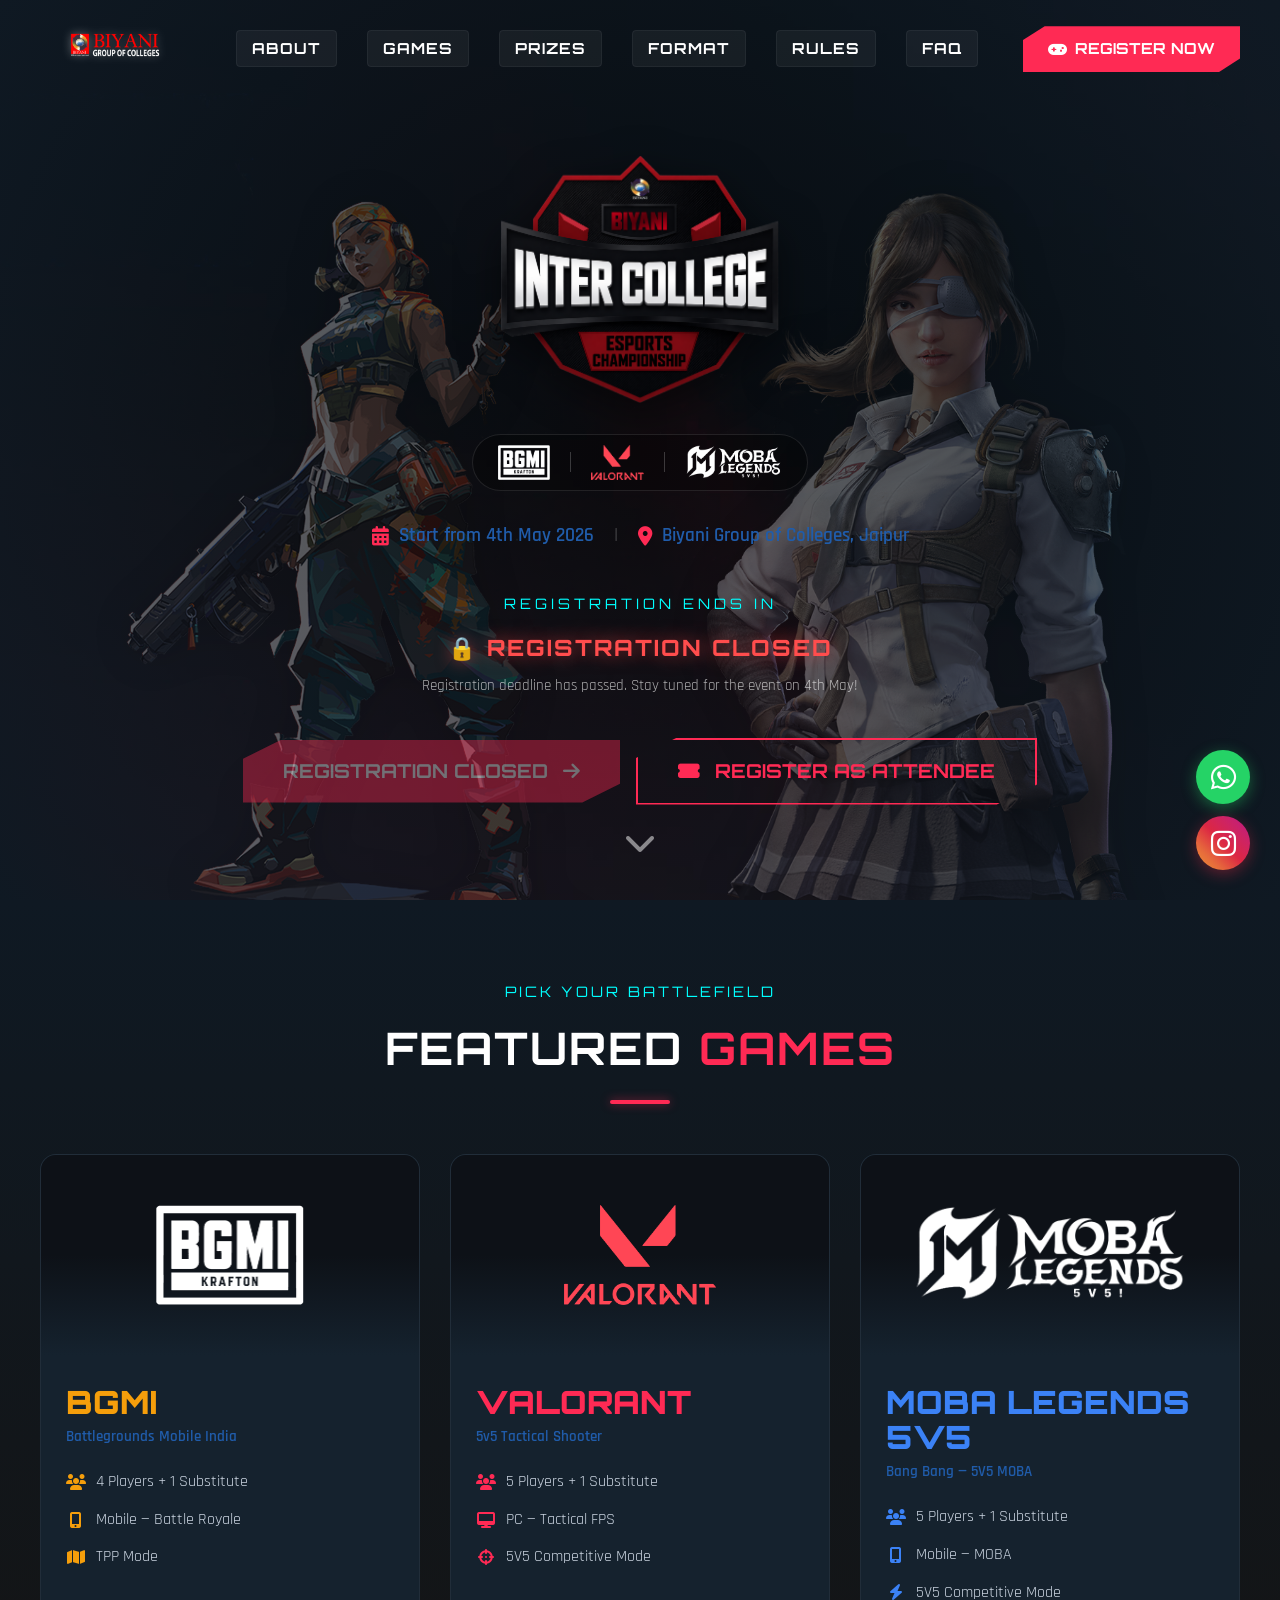
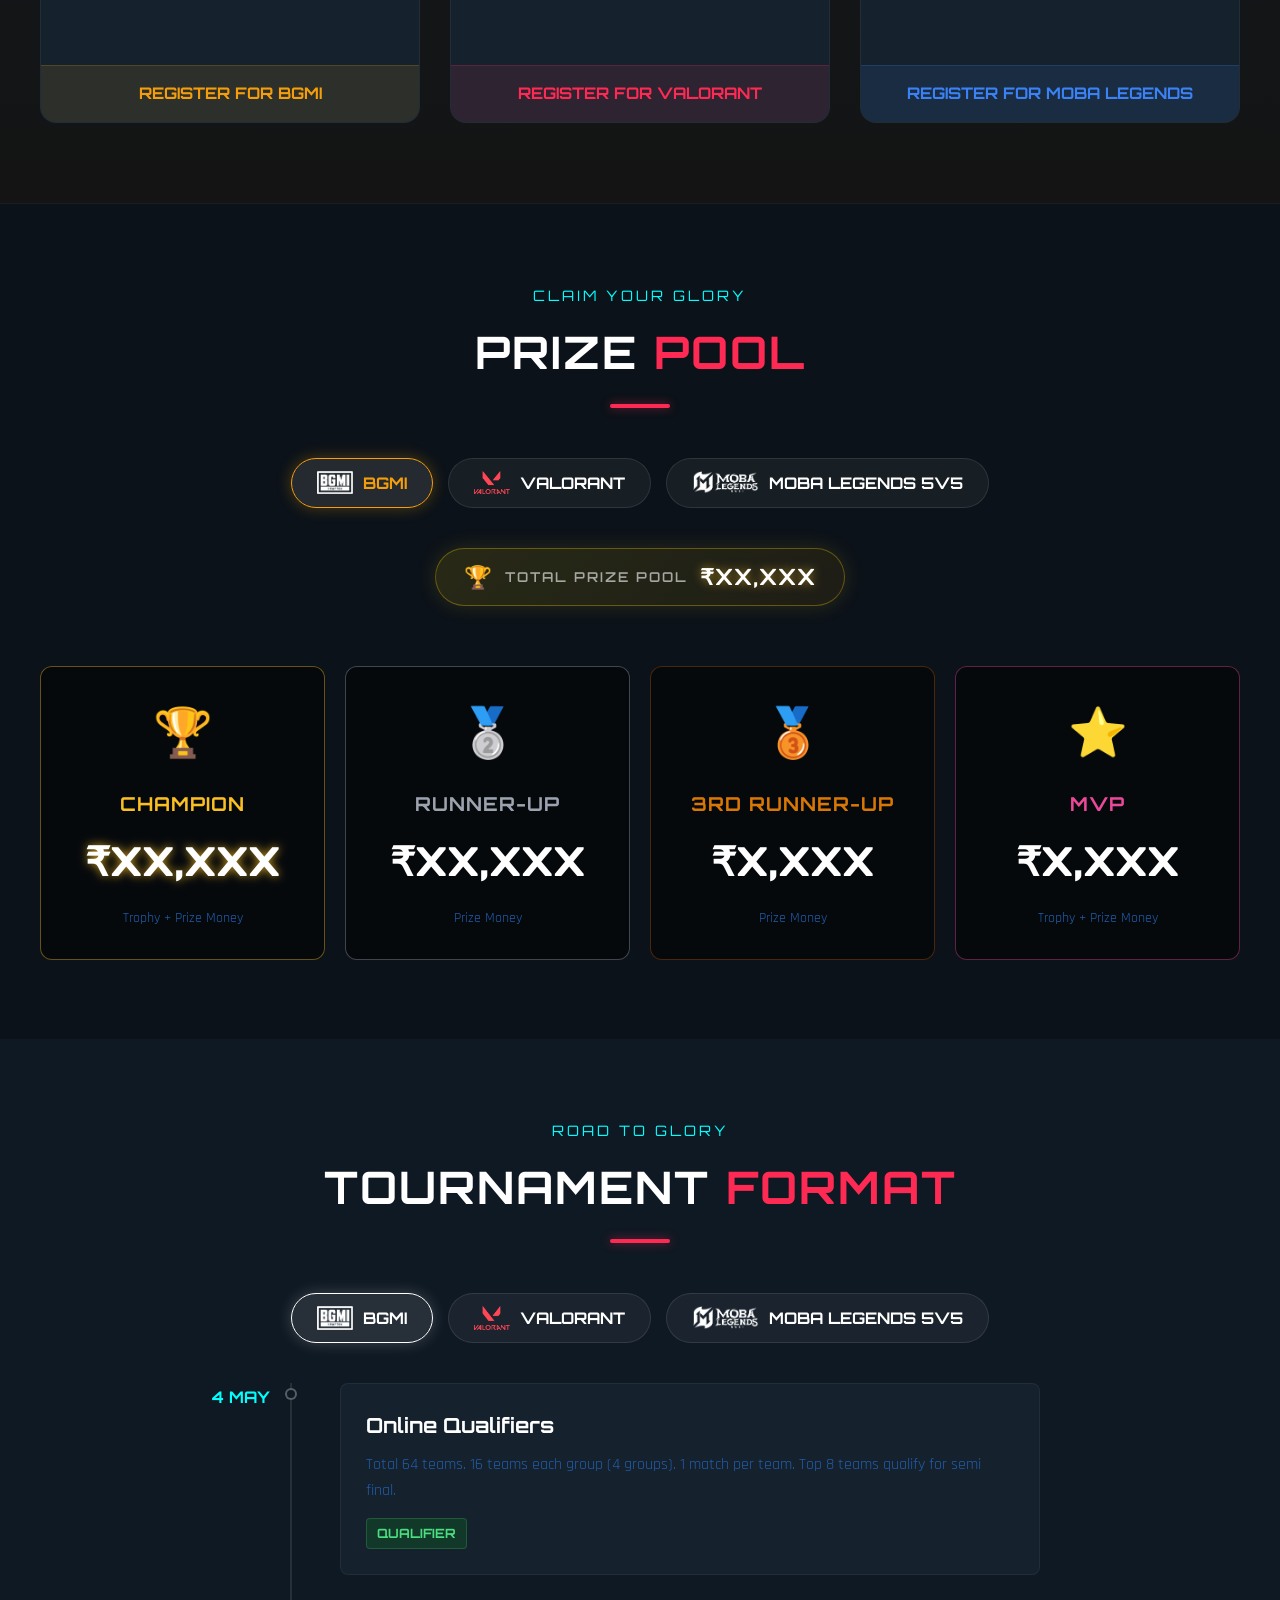
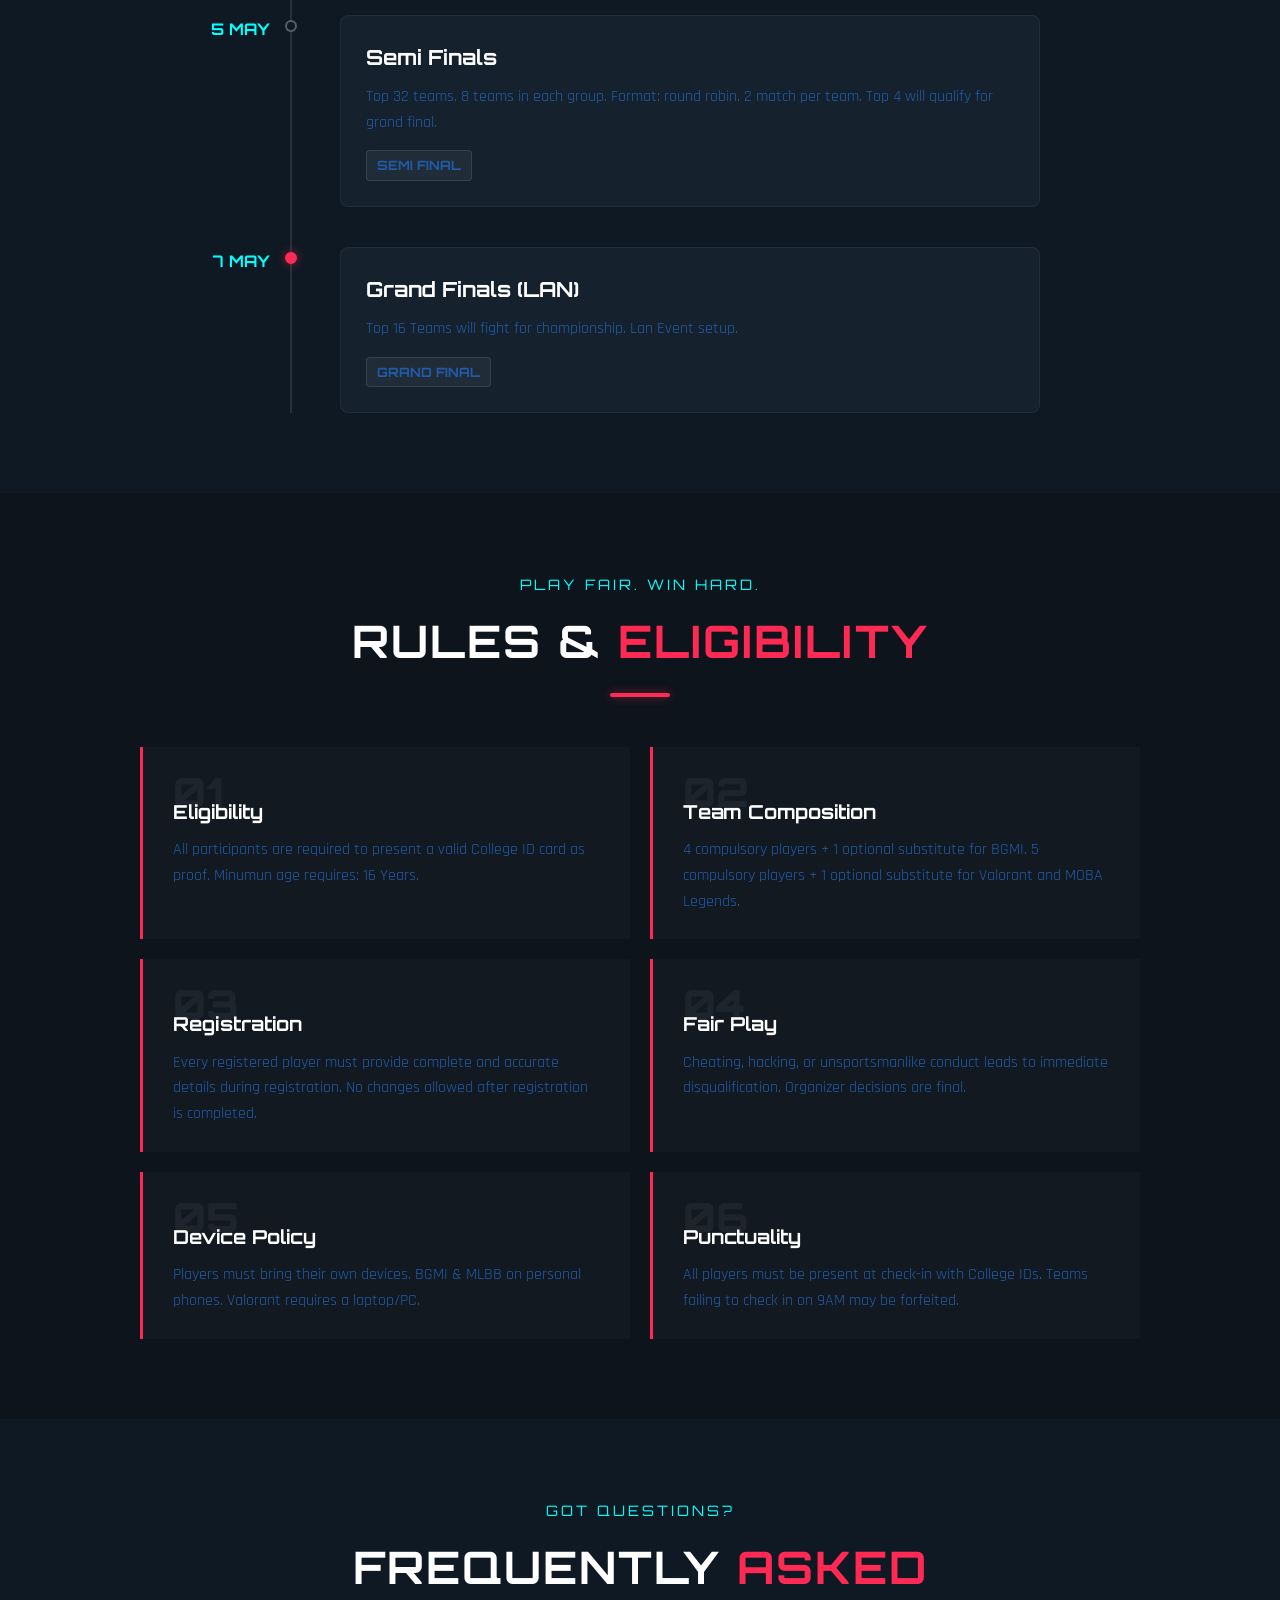
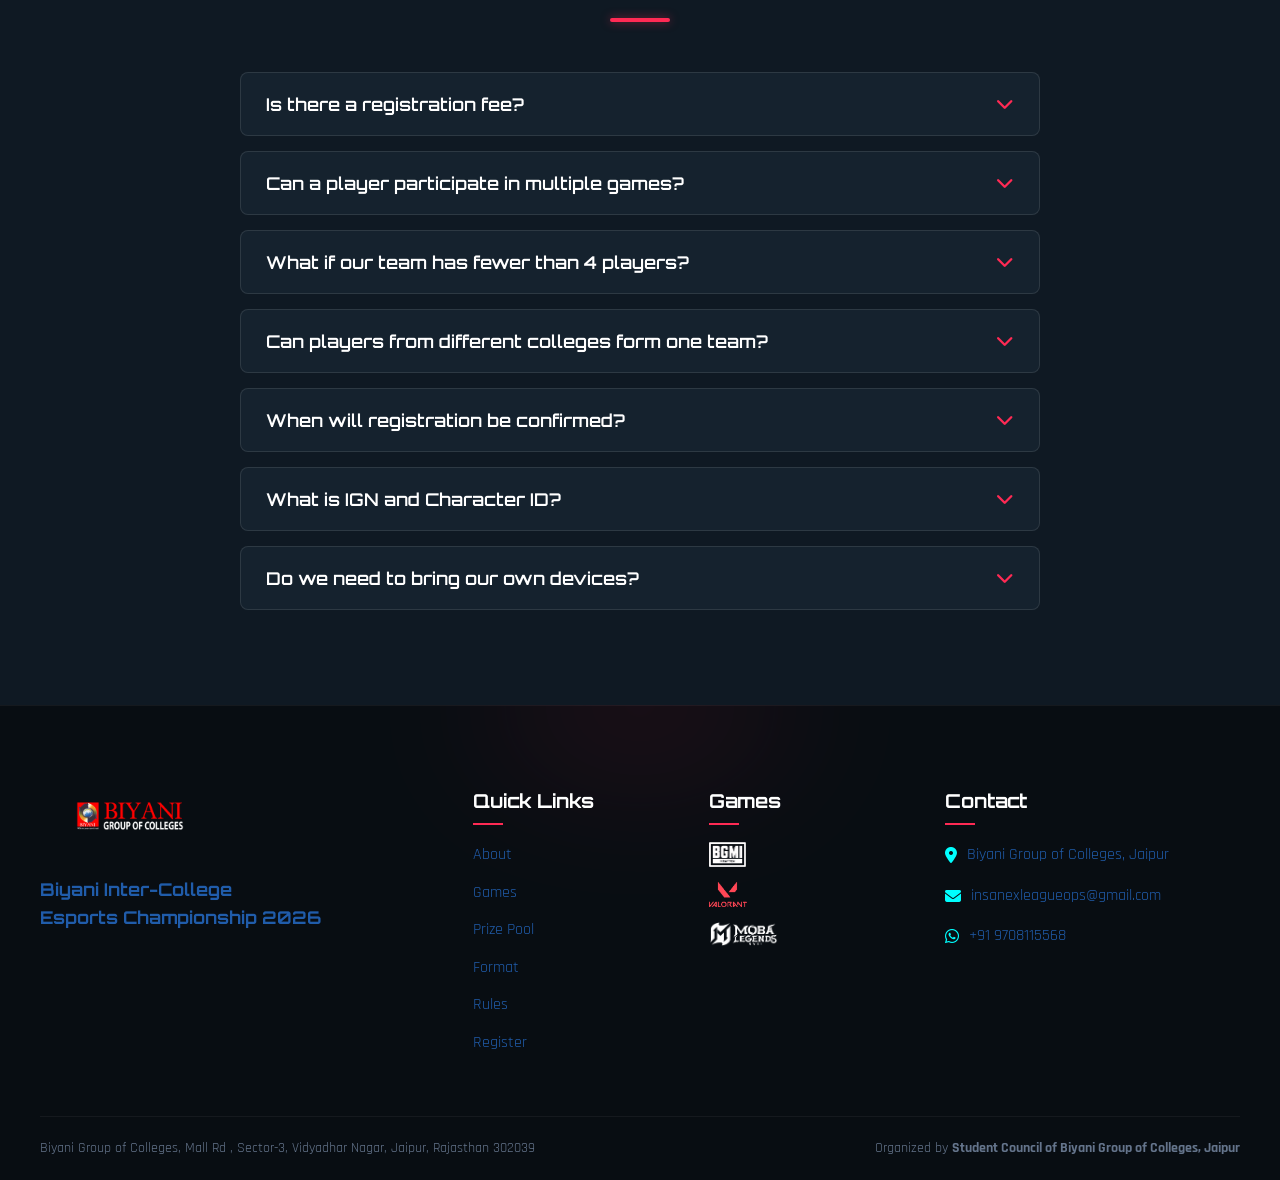
==== commit f3a58de2: "Add attendee register btn + set registration deadline 3 May 10PM with closed state" ====
--- a/index.html
+++ b/index.html
@@ -55,6 +55,7 @@
             <a href="assets/Biyani inter college esports championship rulebook.pdf" download>Rules</a>
             <a href="#faq">FAQ</a>
             <a href="register.html" class="mobile-reg-btn">REGISTER NOW</a>
+
         </div>
         <!-- Backdrop to close nav when clicking outside -->
         <div class="mobile-nav-backdrop" id="mobileNavBackdrop"></div>
@@ -98,9 +99,9 @@
             </div>
 
             <!-- Countdown -->
-            <div class="countdown-block">
+            <div class="countdown-block" id="countdownBlock">
                 <p class="countdown-label">REGISTRATION ENDS IN</p>
-                <div class="countdown-timer">
+                <div class="countdown-timer" id="countdownTimer">
                     <div class="cd-unit">
                         <span class="cd-num" id="days">00</span>
                         <span class="cd-lbl">DAYS</span>
@@ -121,12 +122,22 @@
                         <span class="cd-lbl">SECS</span>
                     </div>
                 </div>
-            </div>
-
-            <a href="register.html" class="hero-cta-btn">
-                <span>REGISTER YOUR TEAM</span>
-                <i class="fas fa-arrow-right"></i>
-            </a>
+                <div id="regClosedMsg" style="display:none;">
+                    <p class="reg-closed-badge">🔒 REGISTRATION CLOSED</p>
+                    <p class="reg-closed-sub">Registration deadline has passed. Stay tuned for the event on 4th May!</p>
+                </div>
+            </div>
+
+            <div class="hero-cta-group">
+                <a href="register.html" class="hero-cta-btn" id="heroRegisterBtn">
+                    <span>REGISTER YOUR TEAM</span>
+                    <i class="fas fa-arrow-right"></i>
+                </a>
+                <a href="https://forms.gle/xrwvutxL3Uei8eww5" target="_blank" rel="noopener" class="hero-cta-btn hero-attendee-btn">
+                    <i class="fas fa-ticket-alt"></i>
+                    <span>REGISTER AS ATTENDEE</span>
+                </a>
+            </div>
         </div>
 
         <a href="#about" class="hero-scroll-hint">
--- a/style.css
+++ b/style.css
@@ -560,6 +560,47 @@
     transform: translateX(5px);
 }
 
+/* ── Two-button group layout ── */
+.hero-cta-group {
+    display: flex;
+    flex-wrap: wrap;
+    gap: 16px;
+    justify-content: center;
+    align-items: center;
+}
+
+/* Attendee button — outlined style */
+.hero-attendee-btn {
+    background: transparent;
+    border: 2px solid var(--primary-color);
+    color: var(--primary-color);
+    box-shadow: 0 0 16px var(--primary-glow);
+}
+.hero-attendee-btn:hover {
+    background: var(--primary-color);
+    color: white;
+    box-shadow: 0 0 30px var(--primary-glow);
+}
+.hero-attendee-btn:hover i {
+    transform: none;
+}
+
+/* Registration Closed message */
+.reg-closed-badge {
+    font-family: var(--font-heading);
+    font-size: 1.4rem;
+    font-weight: 800;
+    color: #ff4d4d;
+    letter-spacing: 2px;
+    text-shadow: 0 0 18px rgba(255,77,77,0.6);
+    margin: 0 0 8px;
+}
+.reg-closed-sub {
+    color: rgba(255,255,255,0.65);
+    font-size: 0.95rem;
+    margin: 0;
+}
+
 .hero-scroll-hint {
     position: absolute;
     bottom: 30px;
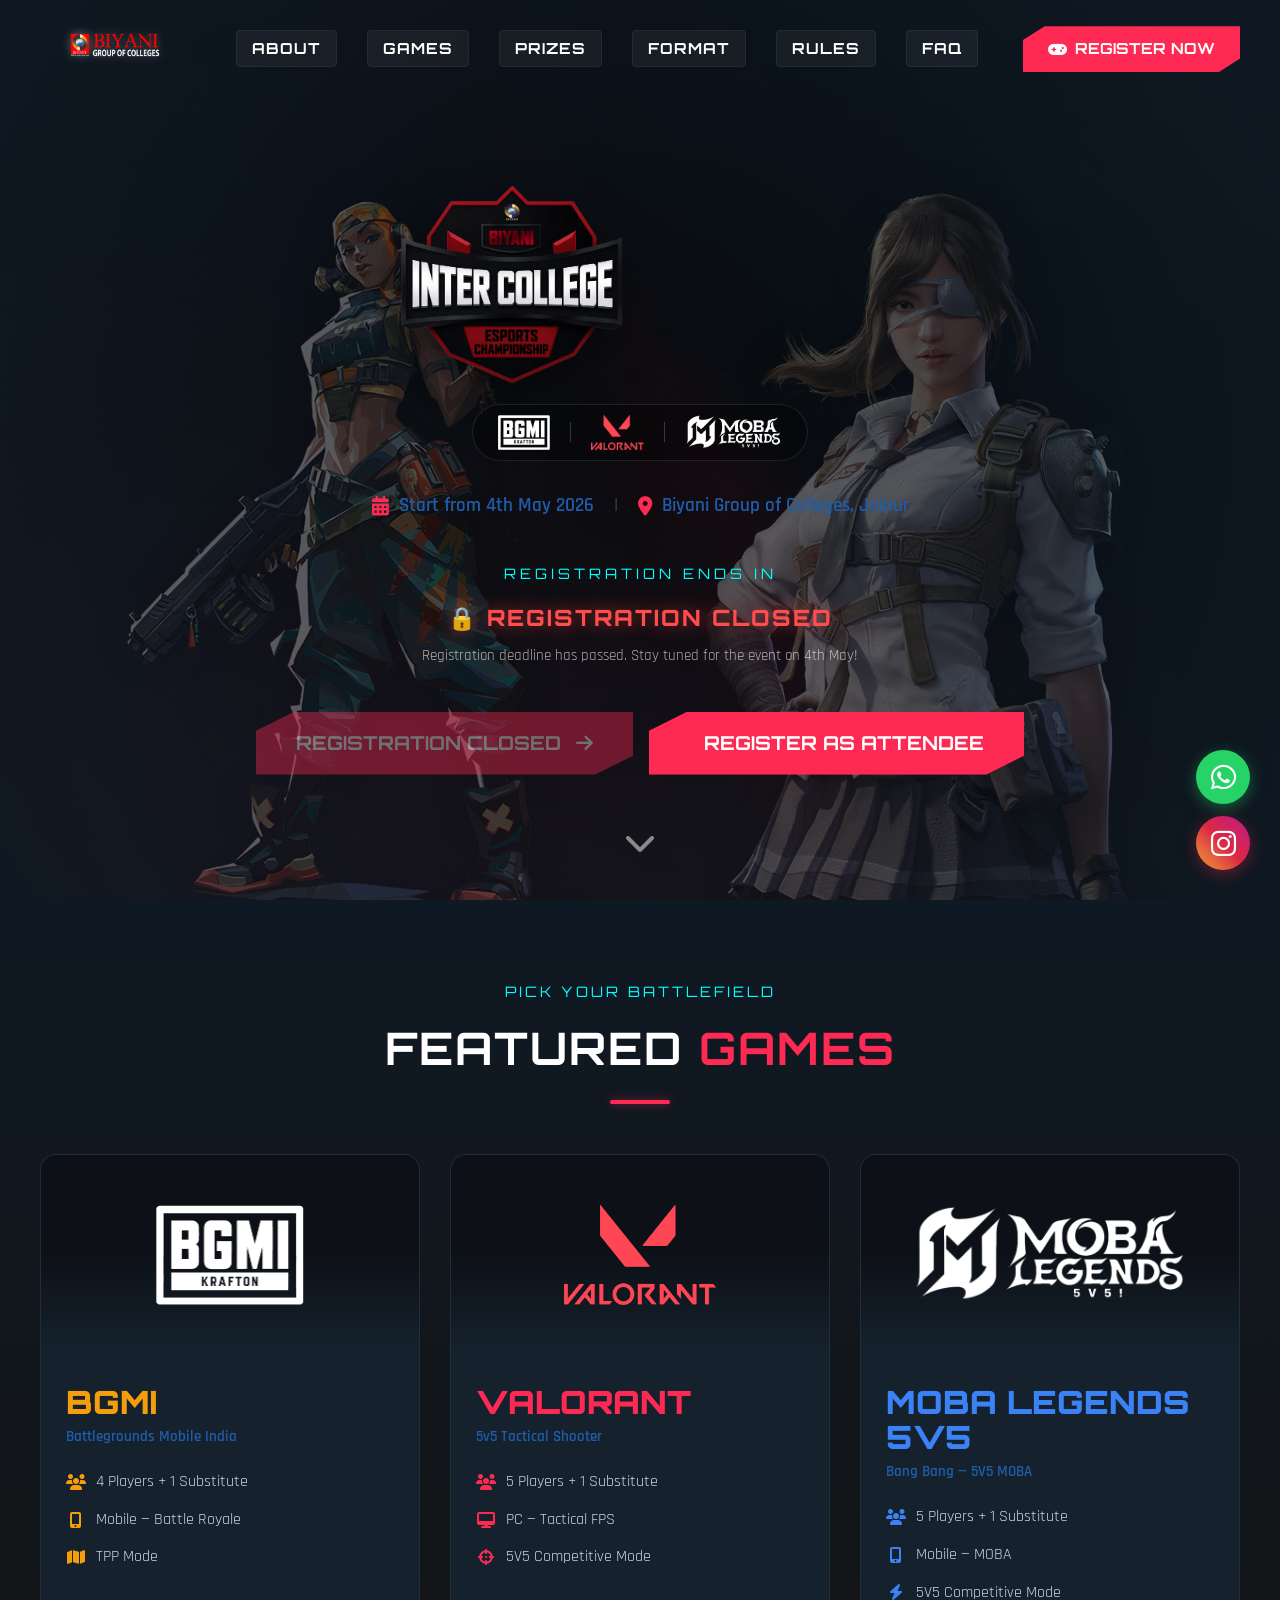
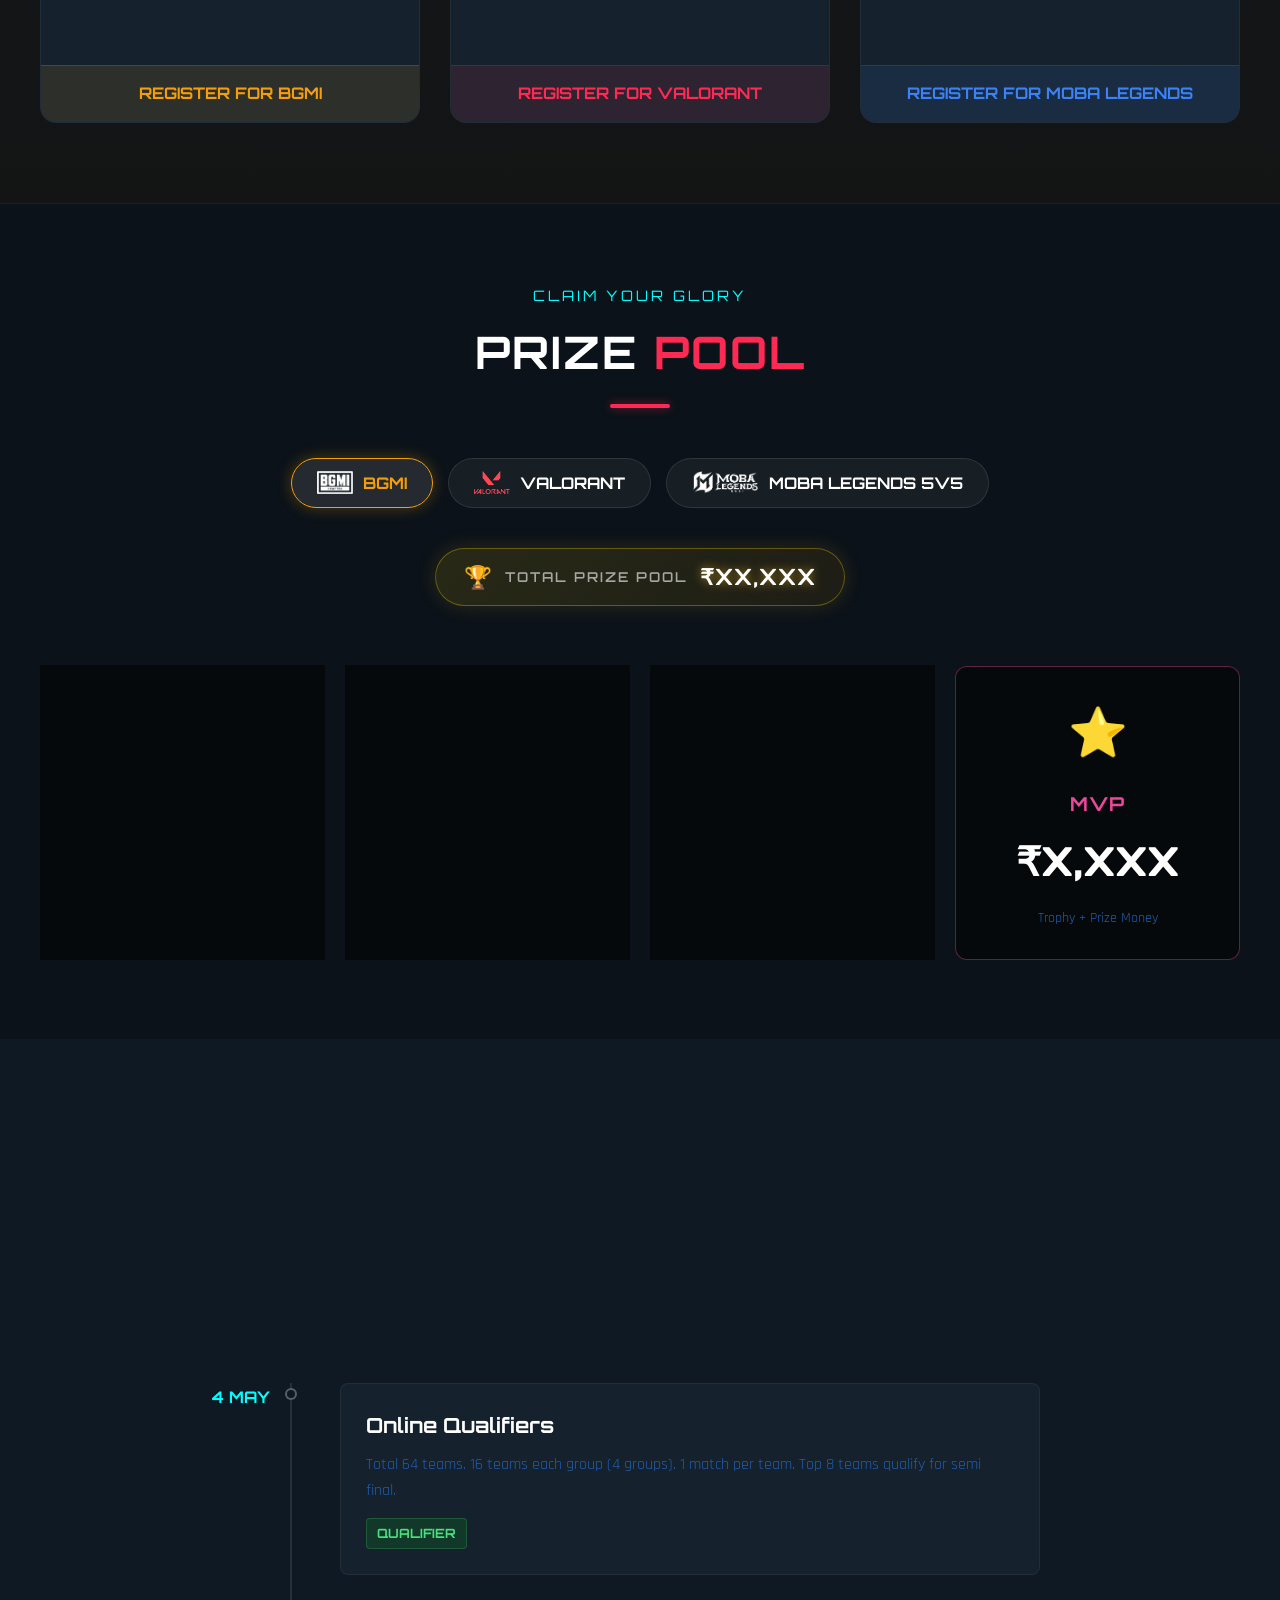
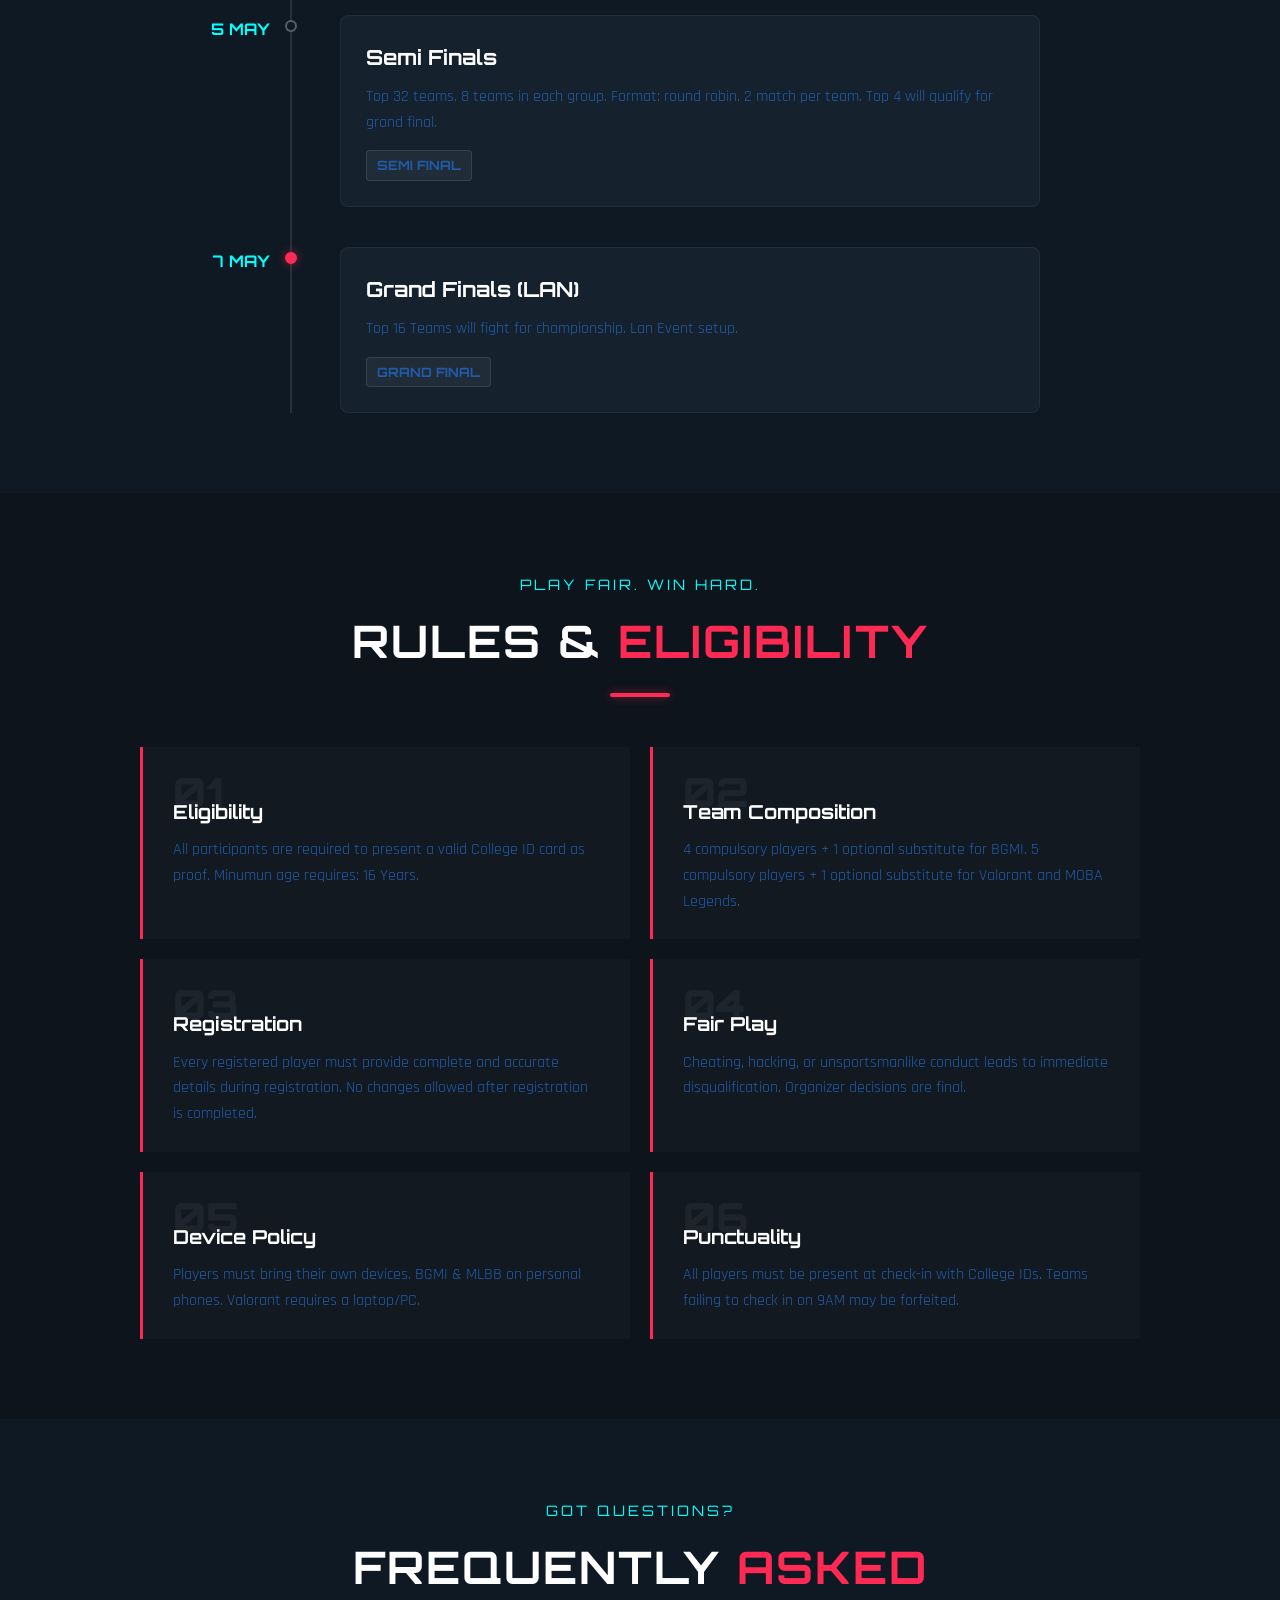
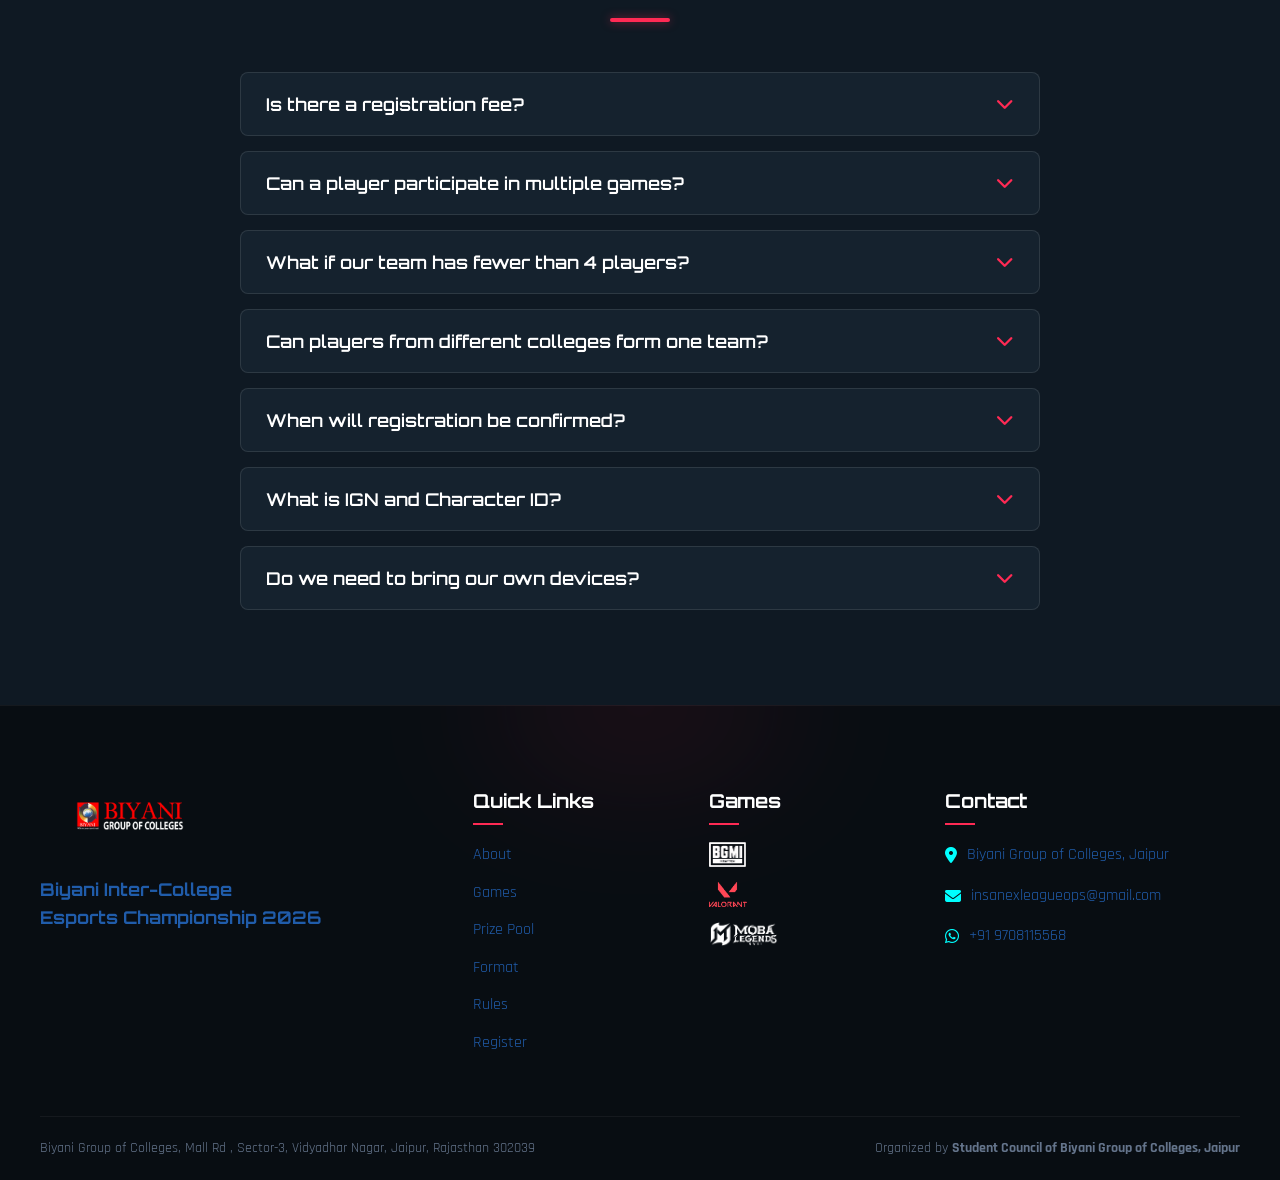
==== commit 06c816c2: "Shift tournament logo left to fix navbar college logo overlap on all screens" ====
--- a/index.html
+++ b/index.html
@@ -133,8 +133,9 @@
                     <span>REGISTER YOUR TEAM</span>
                     <i class="fas fa-arrow-right"></i>
                 </a>
-                <a href="https://forms.gle/xrwvutxL3Uei8eww5" target="_blank" rel="noopener" class="hero-cta-btn hero-attendee-btn">
-                    <i class="fas fa-ticket-alt"></i>
+                <a href="https://forms.gle/xrwvutxL3Uei8eww5" target="_blank" rel="noopener"
+                    class="hero-cta-btn hero-attendee-btn">
+                    <i class="fas "></i>
                     <span>REGISTER AS ATTENDEE</span>
                 </a>
             </div>
--- a/style.css
+++ b/style.css
@@ -2,34 +2,39 @@
    BIYANI ESPORTS CHAMPIONSHIP - COMPLETE STYLESHEET
    ========================================================================== */
 
-   :root {
+:root {
     /* Colors */
-    --primary-color: #ff2a54; /* Valorant Red */
+    --primary-color: #ff2a54;
+    /* Valorant Red */
     --primary-hover: #ff4a6e;
     --primary-glow: rgba(255, 42, 84, 0.5);
-    
-    --secondary-color: #0f1923; /* Dark background base */
+
+    --secondary-color: #0f1923;
+    /* Dark background base */
     --dark-surface: rgba(15, 25, 35, 0.85);
     --dark-surface-solid: #15222e;
-    
-    --accent-blue: #00ffff; /* Cyber Blue */
+
+    --accent-blue: #00ffff;
+    /* Cyber Blue */
     --accent-blue-glow: rgba(0, 255, 255, 0.5);
-    
-    --accent-gold: #fbbf24; /* MLBB Gold / Trophy Gold */
+
+    --accent-gold: #fbbf24;
+    /* MLBB Gold / Trophy Gold */
     --accent-gold-glow: rgba(251, 191, 36, 0.4);
-    
+
     --text-main: #ffffff;
-    --text-muted: #205caa;  /*#a0aec0
+    --text-muted: #205caa;
+    /*#a0aec0
     
     /* Gradients */
     --bgmi-grad: linear-gradient(135deg, #f59e0b 0%, #d97706 100%);
     --valo-grad: linear-gradient(135deg, #ff4655 0%, #b82333 100%);
     --mlbb-grad: linear-gradient(135deg, #3b82f6 0%, #1d4ed8 100%);
-    
+
     /* Typography */
     --font-heading: 'Orbitron', sans-serif;
     --font-body: 'Rajdhani', sans-serif;
-    
+
     /* Layout */
     --max-width: 1200px;
     --section-pad: 80px 20px;
@@ -46,7 +51,8 @@
     background-color: var(--secondary-color);
     color: var(--text-main);
     font-family: var(--font-body);
-    overflow-x: hidden; /* Allow scrolling now */
+    overflow-x: hidden;
+    /* Allow scrolling now */
     scroll-behavior: smooth;
     line-height: 1.6;
 }
@@ -115,6 +121,7 @@
     transform: translateY(40px);
     transition: opacity 0.8s ease, transform 0.8s ease;
 }
+
 .reveal.active {
     opacity: 1;
     transform: translateY(0);
@@ -137,7 +144,7 @@
     padding: 12px 0;
     background-color: var(--dark-surface);
     backdrop-filter: blur(10px);
-    border-bottom: 1px solid rgba(255,255,255,0.05);
+    border-bottom: 1px solid rgba(255, 255, 255, 0.05);
 }
 
 .nav-container {
@@ -151,7 +158,7 @@
 
 .nav-college-logo {
     height: 50px;
-    filter: drop-shadow(0 0 5px rgba(255,255,255,0.3));
+    filter: drop-shadow(0 0 5px rgba(255, 255, 255, 0.3));
 }
 
 .nav-links {
@@ -166,13 +173,14 @@
     text-transform: uppercase;
     letter-spacing: 1px;
     padding: 8px 15px;
-    background: rgba(255,255,255,0.05);
-    border: 1px solid rgba(255,255,255,0.05);
+    background: rgba(255, 255, 255, 0.05);
+    border: 1px solid rgba(255, 255, 255, 0.05);
     border-radius: 4px;
     transition: all 0.3s ease;
 }
 
-.nav-link:hover, .nav-link.active {
+.nav-link:hover,
+.nav-link.active {
     background: rgba(255, 42, 84, 0.15);
     color: var(--primary-color);
     border-color: rgba(255, 42, 84, 0.4);
@@ -208,7 +216,8 @@
     background: none;
     border: none;
     cursor: pointer;
-    z-index: 101; /* Above mobile menu */
+    z-index: 101;
+    /* Above mobile menu */
 }
 
 .hamburger span {
@@ -222,9 +231,11 @@
 .hamburger.active span:nth-child(1) {
     transform: translateY(9px) rotate(45deg);
 }
+
 .hamburger.active span:nth-child(2) {
     opacity: 0;
 }
+
 .hamburger.active span:nth-child(3) {
     transform: translateY(-9px) rotate(-45deg);
 }
@@ -297,8 +308,13 @@
     position: absolute;
 }
 
-.mobile-nav-close span:nth-child(1) { transform: rotate(45deg); }
-.mobile-nav-close span:nth-child(2) { transform: rotate(-45deg); }
+.mobile-nav-close span:nth-child(1) {
+    transform: rotate(45deg);
+}
+
+.mobile-nav-close span:nth-child(2) {
+    transform: rotate(-45deg);
+}
 
 /* Backdrop overlay */
 .mobile-nav-backdrop {
@@ -331,7 +347,10 @@
 
 .hero-bg {
     position: absolute;
-    top: 0; left: 0; right: 0; bottom: 0;
+    top: 0;
+    left: 0;
+    right: 0;
+    bottom: 0;
     background-image: url('assets/BG.png');
     background-size: cover;
     background-position: center;
@@ -340,7 +359,10 @@
 
 .hero-overlay {
     position: absolute;
-    top: 0; left: 0; right: 0; bottom: 0;
+    top: 0;
+    left: 0;
+    right: 0;
+    bottom: 0;
     background: radial-gradient(circle at center, rgba(15, 25, 35, 0.4) 0%, var(--secondary-color) 100%);
     z-index: 2;
 }
@@ -352,10 +374,18 @@
     opacity: 0.3;
     z-index: 3;
     pointer-events: none;
-    filter: drop-shadow(0 0 20px rgba(0,0,0,0.5));
-}
-.char-left { left: -2%; transform-origin: bottom left; }
-.char-right { right: -2%; transform-origin: bottom right; }
+    filter: drop-shadow(0 0 20px rgba(0, 0, 0, 0.5));
+}
+
+.char-left {
+    left: -2%;
+    transform-origin: bottom left;
+}
+
+.char-right {
+    right: -2%;
+    transform-origin: bottom right;
+}
 
 .hero-content {
     position: relative;
@@ -364,29 +394,37 @@
     display: flex;
     flex-direction: column;
     align-items: center;
-    padding: 140px 20px 80px;
+    padding: 100px 20px 40px;
     animation: fadeUp 1s cubic-bezier(0.16, 1, 0.3, 1) forwards;
 }
 
 @keyframes fadeUp {
-    from { opacity: 0; transform: translateY(40px); }
-    to { opacity: 1; transform: translateY(0); }
+    from {
+        opacity: 0;
+        transform: translateY(40px);
+    }
+
+    to {
+        opacity: 1;
+        transform: translateY(0);
+    }
 }
 
 .tournament-logo-wrap {
     margin-bottom: 20px;
+    transform: translateX(-10vw); /* shift left to avoid navbar logo overlap */
 }
 
 .tournament-logo {
     max-height: 250px;
-    filter: drop-shadow(0 10px 20px rgba(0,0,0,0.5));
-    animation: float 4s ease-in-out infinite;
+    filter: drop-shadow(0 10px 20px rgba(0, 0, 0, 0.5));
+    /* float animation only on mobile, see media query below */
 }
 
 .logo-fallback {
     font-family: var(--font-heading);
     color: var(--white);
-    text-shadow: 0 0 10px rgba(255,255,255,0.3);
+    text-shadow: 0 0 10px rgba(255, 255, 255, 0.3);
 }
 
 .fallback-title {
@@ -403,8 +441,15 @@
 }
 
 @keyframes float {
-    0%, 100% { transform: translateY(0); }
-    50% { transform: translateY(-8px); }
+
+    0%,
+    100% {
+        transform: translateY(0);
+    }
+
+    50% {
+        transform: translateY(-8px);
+    }
 }
 
 .hero-game-logos {
@@ -413,10 +458,10 @@
     justify-content: center;
     gap: 20px;
     margin-bottom: 30px;
-    background: rgba(0,0,0,0.3);
+    background: rgba(0, 0, 0, 0.3);
     padding: 10px 25px;
     border-radius: 50px;
-    border: 1px solid rgba(255,255,255,0.1);
+    border: 1px solid rgba(255, 255, 255, 0.1);
     backdrop-filter: blur(5px);
 }
 
@@ -428,7 +473,7 @@
 .hero-logo-sep {
     height: 20px;
     width: 1px;
-    background-color: rgba(255,255,255,0.2);
+    background-color: rgba(255, 255, 255, 0.2);
 }
 
 .hero-mlbb-badge {
@@ -474,7 +519,7 @@
 }
 
 .hero-meta-sep {
-    color: rgba(255,255,255,0.2);
+    color: rgba(255, 255, 255, 0.2);
 }
 
 .countdown-block {
@@ -500,11 +545,11 @@
     flex-direction: column;
     align-items: center;
     background: rgba(15, 25, 35, 0.6);
-    border: 1px solid rgba(255,255,255,0.1);
+    border: 1px solid rgba(255, 255, 255, 0.1);
     padding: 15px 25px;
     border-radius: 8px;
     min-width: 100px;
-    box-shadow: inset 0 0 20px rgba(0,0,0,0.5);
+    box-shadow: inset 0 0 20px rgba(0, 0, 0, 0.5);
 }
 
 .cd-num {
@@ -513,7 +558,7 @@
     font-weight: 900;
     line-height: 1;
     color: var(--text-main);
-    text-shadow: 0 0 15px rgba(255,255,255,0.3);
+    text-shadow: 0 0 15px rgba(255, 255, 255, 0.3);
 }
 
 .cd-lbl {
@@ -528,7 +573,7 @@
     font-family: var(--font-heading);
     font-size: 3rem;
     font-weight: 900;
-    color: rgba(255,255,255,0.2);
+    color: rgba(255, 255, 255, 0.2);
 }
 
 .hero-cta-btn {
@@ -551,9 +596,10 @@
 }
 
 .hero-cta-btn:hover {
-    background: white;
-    color: var(--secondary-color);
-    box-shadow: 0 0 30px rgba(255,255,255,0.5);
+    background-color: transparent;
+    border-color: var(--primary-color);
+    box-shadow: 0 0 15px var(--primary-glow) inset;
+    color: var(--primary-color);
 }
 
 .hero-cta-btn:hover i {
@@ -567,22 +613,7 @@
     gap: 16px;
     justify-content: center;
     align-items: center;
-}
-
-/* Attendee button — outlined style */
-.hero-attendee-btn {
-    background: transparent;
-    border: 2px solid var(--primary-color);
-    color: var(--primary-color);
-    box-shadow: 0 0 16px var(--primary-glow);
-}
-.hero-attendee-btn:hover {
-    background: var(--primary-color);
-    color: white;
-    box-shadow: 0 0 30px var(--primary-glow);
-}
-.hero-attendee-btn:hover i {
-    transform: none;
+    margin-top: 4px;
 }
 
 /* Registration Closed message */
@@ -592,11 +623,12 @@
     font-weight: 800;
     color: #ff4d4d;
     letter-spacing: 2px;
-    text-shadow: 0 0 18px rgba(255,77,77,0.6);
+    text-shadow: 0 0 18px rgba(255, 77, 77, 0.6);
     margin: 0 0 8px;
 }
+
 .reg-closed-sub {
-    color: rgba(255,255,255,0.65);
+    color: rgba(255, 255, 255, 0.65);
     font-size: 0.95rem;
     margin: 0;
 }
@@ -607,22 +639,35 @@
     left: 50%;
     transform: translateX(-50%);
     font-size: 2rem;
-    color: rgba(255,255,255,0.5);
+    color: rgba(255, 255, 255, 0.5);
     animation: bounce 2s infinite;
     z-index: 10;
 }
 
 @keyframes bounce {
-    0%, 20%, 50%, 80%, 100% { transform: translateY(0) translateX(-50%); }
-    40% { transform: translateY(-15px) translateX(-50%); }
-    60% { transform: translateY(-7px) translateX(-50%); }
+
+    0%,
+    20%,
+    50%,
+    80%,
+    100% {
+        transform: translateY(0) translateX(-50%);
+    }
+
+    40% {
+        transform: translateY(-15px) translateX(-50%);
+    }
+
+    60% {
+        transform: translateY(-7px) translateX(-50%);
+    }
 }
 
 
 /* ================== ABOUT ================== */
 .about-section {
     background: url('[data-uri]');
-    border-top: 1px solid rgba(255,255,255,0.05);
+    border-top: 1px solid rgba(255, 255, 255, 0.05);
 }
 
 .about-grid {
@@ -634,7 +679,7 @@
 
 .about-card {
     background: var(--dark-surface-solid);
-    border: 1px solid rgba(255,255,255,0.05);
+    border: 1px solid rgba(255, 255, 255, 0.05);
     padding: 40px 30px;
     text-align: center;
     border-radius: 12px;
@@ -646,7 +691,10 @@
 .about-card::before {
     content: '';
     position: absolute;
-    top: 0; left: 0; width: 100%; height: 3px;
+    top: 0;
+    left: 0;
+    width: 100%;
+    height: 3px;
     background: var(--primary-color);
     transform: scaleX(0);
     transition: transform 0.3s;
@@ -655,7 +703,7 @@
 
 .about-card:hover {
     transform: translateY(-10px);
-    box-shadow: 0 15px 30px rgba(0,0,0,0.3);
+    box-shadow: 0 15px 30px rgba(0, 0, 0, 0.3);
 }
 
 .about-card:hover::before {
@@ -665,7 +713,7 @@
 .about-icon-wrap {
     width: 70px;
     height: 70px;
-    background: rgba(255,42,84,0.1);
+    background: rgba(255, 42, 84, 0.1);
     border-radius: 50%;
     display: flex;
     align-items: center;
@@ -704,7 +752,7 @@
     border-radius: 16px;
     overflow: hidden;
     position: relative;
-    border: 1px solid rgba(255,255,255,0.05);
+    border: 1px solid rgba(255, 255, 255, 0.05);
     display: flex;
     flex-direction: column;
     transition: transform 0.3s ease, box-shadow 0.3s ease;
@@ -732,7 +780,10 @@
 .game-card-top::after {
     content: '';
     position: absolute;
-    bottom: 0; left: 0; right: 0; height: 50%;
+    bottom: 0;
+    left: 0;
+    right: 0;
+    height: 50%;
     background: linear-gradient(0deg, var(--dark-surface-solid) 0%, transparent 100%);
 }
 
@@ -810,29 +861,86 @@
 .bgmi-theme .game-card-top {
     background: #0d1117;
 }
-.bgmi-theme .game-card-name { color: #f59e0b; }
-.bgmi-theme .game-specs li i { color: #f59e0b; }
-.bgmi-theme .game-card-btn { background: rgba(245, 158, 11, 0.1); color: #f59e0b; border-top: 1px solid rgba(245, 158, 11, 0.2); }
-.bgmi-theme:hover .game-card-btn { background: #f59e0b; color: #000; }
-.bgmi-theme:hover { box-shadow: 0 6px 20px rgba(245, 158, 11, 0.1); border-color: rgba(245, 158, 11, 0.3); }
+
+.bgmi-theme .game-card-name {
+    color: #f59e0b;
+}
+
+.bgmi-theme .game-specs li i {
+    color: #f59e0b;
+}
+
+.bgmi-theme .game-card-btn {
+    background: rgba(245, 158, 11, 0.1);
+    color: #f59e0b;
+    border-top: 1px solid rgba(245, 158, 11, 0.2);
+}
+
+.bgmi-theme:hover .game-card-btn {
+    background: #f59e0b;
+    color: #000;
+}
+
+.bgmi-theme:hover {
+    box-shadow: 0 6px 20px rgba(245, 158, 11, 0.1);
+    border-color: rgba(245, 158, 11, 0.3);
+}
 
 .valo-theme .game-card-top {
     background: #0d1117;
 }
-.valo-theme .game-card-name { color: var(--primary-color); }
-.valo-theme .game-specs li i { color: var(--primary-color); }
-.valo-theme .game-card-btn { background: rgba(255, 42, 84, 0.1); color: var(--primary-color); border-top: 1px solid rgba(255, 42, 84, 0.2); }
-.valo-theme:hover .game-card-btn { background: var(--primary-color); color: #fff; }
-.valo-theme:hover { box-shadow: 0 6px 20px rgba(255, 42, 84, 0.1); border-color: rgba(255, 42, 84, 0.3); }
+
+.valo-theme .game-card-name {
+    color: var(--primary-color);
+}
+
+.valo-theme .game-specs li i {
+    color: var(--primary-color);
+}
+
+.valo-theme .game-card-btn {
+    background: rgba(255, 42, 84, 0.1);
+    color: var(--primary-color);
+    border-top: 1px solid rgba(255, 42, 84, 0.2);
+}
+
+.valo-theme:hover .game-card-btn {
+    background: var(--primary-color);
+    color: #fff;
+}
+
+.valo-theme:hover {
+    box-shadow: 0 6px 20px rgba(255, 42, 84, 0.1);
+    border-color: rgba(255, 42, 84, 0.3);
+}
 
 .mlbb-theme .game-card-top {
     background: #0d1117;
 }
-.mlbb-theme .game-card-name { color: #3b82f6; }
-.mlbb-theme .game-specs li i { color: #3b82f6; }
-.mlbb-theme .game-card-btn { background: rgba(59, 130, 246, 0.1); color: #3b82f6; border-top: 1px solid rgba(59, 130, 246, 0.2); }
-.mlbb-theme:hover .game-card-btn { background: #3b82f6; color: #fff; }
-.mlbb-theme:hover { box-shadow: 0 6px 20px rgba(59, 130, 246, 0.1); border-color: rgba(59, 130, 246, 0.3); }
+
+.mlbb-theme .game-card-name {
+    color: #3b82f6;
+}
+
+.mlbb-theme .game-specs li i {
+    color: #3b82f6;
+}
+
+.mlbb-theme .game-card-btn {
+    background: rgba(59, 130, 246, 0.1);
+    color: #3b82f6;
+    border-top: 1px solid rgba(59, 130, 246, 0.2);
+}
+
+.mlbb-theme:hover .game-card-btn {
+    background: #3b82f6;
+    color: #fff;
+}
+
+.mlbb-theme:hover {
+    box-shadow: 0 6px 20px rgba(59, 130, 246, 0.1);
+    border-color: rgba(59, 130, 246, 0.3);
+}
 
 
 /* ================== PRIZE POOL ================== */
@@ -840,7 +948,7 @@
     background-color: #0b1219;
     position: relative;
     text-align: center;
-    border-top: 1px solid rgba(255,255,255,0.05);
+    border-top: 1px solid rgba(255, 255, 255, 0.05);
 }
 
 .prize-section::before {
@@ -859,8 +967,8 @@
     display: flex;
     align-items: center;
     gap: 10px;
-    background: rgba(255,255,255,0.05);
-    border: 1px solid rgba(255,255,255,0.1);
+    background: rgba(255, 255, 255, 0.05);
+    border: 1px solid rgba(255, 255, 255, 0.1);
     color: var(--text-main);
     padding: 12px 25px;
     border-radius: 50px;
@@ -871,25 +979,40 @@
     transition: all 0.3s ease;
 }
 
-.prize-tab-btn img, .prize-tab-btn span {
+.prize-tab-btn img,
+.prize-tab-btn span {
     height: 24px;
     object-fit: contain;
 }
 
 .prize-tab-btn:hover {
-    background: rgba(255,255,255,0.1);
+    background: rgba(255, 255, 255, 0.1);
 }
 
 .prize-tab-btn.active {
-    background: rgba(255,255,255,0.1);
+    background: rgba(255, 255, 255, 0.1);
     border-color: var(--white);
-    box-shadow: 0 0 15px rgba(255,255,255,0.2);
+    box-shadow: 0 0 15px rgba(255, 255, 255, 0.2);
 }
 
 /* specific active colors based on game */
-#tab-bgmi.active { border-color: #f59e0b; color: #f59e0b; box-shadow: 0 0 15px rgba(245, 158, 11, 0.3); }
-#tab-valo.active { border-color: var(--primary-color); color: var(--primary-color); box-shadow: 0 0 15px var(--primary-glow); }
-#tab-mlbb.active { border-color: #3b82f6; color: #3b82f6; box-shadow: 0 0 15px rgba(59, 130, 246, 0.3); }
+#tab-bgmi.active {
+    border-color: #f59e0b;
+    color: #f59e0b;
+    box-shadow: 0 0 15px rgba(245, 158, 11, 0.3);
+}
+
+#tab-valo.active {
+    border-color: var(--primary-color);
+    color: var(--primary-color);
+    box-shadow: 0 0 15px var(--primary-glow);
+}
+
+#tab-mlbb.active {
+    border-color: #3b82f6;
+    color: #3b82f6;
+    box-shadow: 0 0 15px rgba(59, 130, 246, 0.3);
+}
 
 .prize-tab-panel {
     display: none;
@@ -901,8 +1024,15 @@
 }
 
 @keyframes fadeIn {
-    from { opacity: 0; transform: scale(0.98); }
-    to { opacity: 1; transform: scale(1); }
+    from {
+        opacity: 0;
+        transform: scale(0.98);
+    }
+
+    to {
+        opacity: 1;
+        transform: scale(1);
+    }
 }
 
 .prize-grid {
@@ -913,7 +1043,7 @@
 }
 
 .prize-card {
-    background: rgba(0,0,0,0.5);
+    background: rgba(0, 0, 0, 0.5);
     border: 1px solid;
     border-radius: 12px;
     padding: 30px 20px;
@@ -966,22 +1096,58 @@
 }
 
 /* Medal specific styling */
-.champion { border-color: rgba(251, 191, 36, 0.4); }
-.champion .prize-glow { background: #fbbf24; }
-.champion .prize-pos { color: #fbbf24; }
-.champion .prize-amount { color: #fff; text-shadow: 0 0 10px rgba(251, 191, 36, 0.8); }
-
-.runner { border-color: rgba(156, 163, 175, 0.4); }
-.runner .prize-glow { background: #9ca3af; }
-.runner .prize-pos { color: #9ca3af; }
-
-.third { border-color: rgba(180, 83, 9, 0.4); }
-.third .prize-glow { background: #b45309; }
-.third .prize-pos { color: #d97706; }
-
-.mvp { border-color: rgba(236, 72, 153, 0.4); }
-.mvp .prize-glow { background: #ec4899; }
-.mvp .prize-pos { color: #ec4899; }
+.champion {
+    border-color: rgba(251, 191, 36, 0.4);
+}
+
+.champion .prize-glow {
+    background: #fbbf24;
+}
+
+.champion .prize-pos {
+    color: #fbbf24;
+}
+
+.champion .prize-amount {
+    color: #fff;
+    text-shadow: 0 0 10px rgba(251, 191, 36, 0.8);
+}
+
+.runner {
+    border-color: rgba(156, 163, 175, 0.4);
+}
+
+.runner .prize-glow {
+    background: #9ca3af;
+}
+
+.runner .prize-pos {
+    color: #9ca3af;
+}
+
+.third {
+    border-color: rgba(180, 83, 9, 0.4);
+}
+
+.third .prize-glow {
+    background: #b45309;
+}
+
+.third .prize-pos {
+    color: #d97706;
+}
+
+.mvp {
+    border-color: rgba(236, 72, 153, 0.4);
+}
+
+.mvp .prize-glow {
+    background: #ec4899;
+}
+
+.mvp .prize-pos {
+    color: #ec4899;
+}
 
 
 /* ================== SCHEDULE ================== */
@@ -998,9 +1164,11 @@
 .timeline::before {
     content: '';
     position: absolute;
-    top: 0; left: 50px;
-    width: 2px; height: 100%;
-    background: rgba(255,255,255,0.1);
+    top: 0;
+    left: 50px;
+    width: 2px;
+    height: 100%;
+    background: rgba(255, 255, 255, 0.1);
 }
 
 .timeline-item {
@@ -1015,11 +1183,13 @@
 
 .tl-marker {
     position: absolute;
-    left: 45px; top: 5px;
-    width: 12px; height: 12px;
+    left: 45px;
+    top: 5px;
+    width: 12px;
+    height: 12px;
     border-radius: 50%;
     background: var(--secondary-color);
-    border: 2px solid rgba(255,255,255,0.3);
+    border: 2px solid rgba(255, 255, 255, 0.3);
     z-index: 2;
 }
 
@@ -1031,18 +1201,21 @@
 
 .tl-date {
     position: absolute;
-    left: -120px; top: 2px; /* Hidden on mobile by default */
+    left: -120px;
+    top: 2px;
+    /* Hidden on mobile by default */
     width: 150px;
     text-align: right;
     font-family: var(--font-heading);
     font-weight: 700;
     color: var(--accent-blue);
-    display: none; /* See media query for desktop */
+    display: none;
+    /* See media query for desktop */
 }
 
 .tl-card {
     background: var(--dark-surface-solid);
-    border: 1px solid rgba(255,255,255,0.05);
+    border: 1px solid rgba(255, 255, 255, 0.05);
     padding: 25px;
     border-radius: 8px;
     position: relative;
@@ -1106,7 +1279,7 @@
 }
 
 .rule-card {
-    background: rgba(255,255,255,0.02);
+    background: rgba(255, 255, 255, 0.02);
     border-left: 3px solid var(--primary-color);
     padding: 25px 30px;
     display: flex;
@@ -1117,7 +1290,7 @@
     font-family: var(--font-heading);
     font-size: 2.5rem;
     font-weight: 900;
-    color: rgba(255,255,255,0.05);
+    color: rgba(255, 255, 255, 0.05);
     line-height: 1;
     margin-bottom: 5px;
 }
@@ -1126,7 +1299,8 @@
     font-family: var(--font-heading);
     font-size: 1.2rem;
     margin-bottom: 10px;
-    margin-top: -20px; /* pull up over number */
+    margin-top: -20px;
+    /* pull up over number */
 }
 
 .rule-card p {
@@ -1147,7 +1321,7 @@
 
 .faq-item {
     margin-bottom: 15px;
-    border: 1px solid rgba(255,255,255,0.1);
+    border: 1px solid rgba(255, 255, 255, 0.1);
     border-radius: 8px;
     background: var(--dark-surface-solid);
     overflow: hidden;
@@ -1171,7 +1345,7 @@
 }
 
 .faq-q:hover {
-    background: rgba(255,255,255,0.02);
+    background: rgba(255, 255, 255, 0.02);
 }
 
 .faq-q i {
@@ -1206,14 +1380,16 @@
     background-color: #080d12;
     padding: 80px 20px 20px;
     position: relative;
-    border-top: 1px solid rgba(255,255,255,0.05);
+    border-top: 1px solid rgba(255, 255, 255, 0.05);
 }
 
 .footer-glow {
     position: absolute;
-    top: 0; left: 50%;
+    top: 0;
+    left: 50%;
     transform: translate(-50%, -50%);
-    width: 300px; height: 100px;
+    width: 300px;
+    height: 100px;
     background: var(--primary-color);
     filter: blur(80px);
     opacity: 0.15;
@@ -1255,8 +1431,10 @@
 .footer-col h4::after {
     content: '';
     position: absolute;
-    bottom: -8px; left: 0;
-    width: 30px; height: 2px;
+    bottom: -8px;
+    left: 0;
+    width: 30px;
+    height: 2px;
     background: var(--primary-color);
 }
 
@@ -1309,7 +1487,7 @@
 }
 
 .footer-bottom {
-    border-top: 1px solid rgba(255,255,255,0.05);
+    border-top: 1px solid rgba(255, 255, 255, 0.05);
     padding-top: 20px;
     display: flex;
     justify-content: space-between;
@@ -1360,14 +1538,20 @@
 
 .reg-bg {
     position: fixed;
-    top: 0; left: 0; width: 100%; height: 100%;
+    top: 0;
+    left: 0;
+    width: 100%;
+    height: 100%;
     background: url('assets/BG.png') center/cover;
     z-index: 1;
 }
 
 .reg-overlay {
     position: fixed;
-    top: 0; left: 0; width: 100%; height: 100%;
+    top: 0;
+    left: 0;
+    width: 100%;
+    height: 100%;
     background: rgba(15, 25, 35, 0.95);
     z-index: 2;
     backdrop-filter: blur(5px);
@@ -1426,10 +1610,10 @@
 
 .form-section {
     background: var(--dark-surface-solid);
-    border: 1px solid rgba(255,255,255,0.05);
+    border: 1px solid rgba(255, 255, 255, 0.05);
     border-radius: 12px;
     padding: 30px;
-    box-shadow: 0 10px 30px rgba(0,0,0,0.2);
+    box-shadow: 0 10px 30px rgba(0, 0, 0, 0.2);
 }
 
 .form-section-header {
@@ -1438,7 +1622,7 @@
     gap: 15px;
     margin-bottom: 25px;
     padding-bottom: 15px;
-    border-bottom: 1px solid rgba(255,255,255,0.05);
+    border-bottom: 1px solid rgba(255, 255, 255, 0.05);
 }
 
 .form-section-header i {
@@ -1487,8 +1671,8 @@
 .form-group input[type="text"],
 .form-group input[type="email"],
 .form-group input[type="tel"] {
-    background: rgba(0,0,0,0.3);
-    border: 1px solid rgba(255,255,255,0.1);
+    background: rgba(0, 0, 0, 0.3);
+    border: 1px solid rgba(255, 255, 255, 0.1);
     color: var(--text-main);
     padding: 14px 16px;
     border-radius: 6px;
@@ -1510,9 +1694,10 @@
 .form-group input[type="file"].file-input-sm {
     padding: 10px;
     background: rgba(0, 0, 0, 0.2);
-    border: 1px dashed rgba(255,255,255,0.2);
+    border: 1px dashed rgba(255, 255, 255, 0.2);
     cursor: pointer;
 }
+
 .form-group input[type="file"].file-input-sm::file-selector-button {
     background: var(--primary-color);
     color: white;
@@ -1525,6 +1710,7 @@
     cursor: pointer;
     transition: background 0.3s;
 }
+
 .form-group input[type="file"].file-input-sm::file-selector-button:hover {
     background: var(--primary-hover);
 }
@@ -1553,7 +1739,7 @@
 
 .game-sel-inner {
     background: var(--dark-surface-solid);
-    border: 2px solid rgba(255,255,255,0.1);
+    border: 2px solid rgba(255, 255, 255, 0.1);
     border-radius: 8px;
     padding: 20px;
     text-align: center;
@@ -1582,32 +1768,51 @@
 }
 
 /* Selection state logic in JS will add classes, but we can also use :checked */
-.game-sel-option input:checked + .game-sel-inner {
-    background: rgba(255,255,255,0.05);
-}
-
-#sel-bgmi input:checked + .game-sel-inner { border-color: #f59e0b; box-shadow: 0 0 15px rgba(245, 158, 11, 0.3); }
-#sel-bgmi input:checked + .game-sel-inner span { color: #f59e0b; }
-
-#sel-valo input:checked + .game-sel-inner { border-color: var(--primary-color); box-shadow: 0 0 15px var(--primary-glow); }
-#sel-valo input:checked + .game-sel-inner span { color: var(--primary-color); }
-
-#sel-mlbb input:checked + .game-sel-inner { border-color: #3b82f6; box-shadow: 0 0 15px rgba(59, 130, 246, 0.3); }
-#sel-mlbb input:checked + .game-sel-inner span { color: #3b82f6; }
+.game-sel-option input:checked+.game-sel-inner {
+    background: rgba(255, 255, 255, 0.05);
+}
+
+#sel-bgmi input:checked+.game-sel-inner {
+    border-color: #f59e0b;
+    box-shadow: 0 0 15px rgba(245, 158, 11, 0.3);
+}
+
+#sel-bgmi input:checked+.game-sel-inner span {
+    color: #f59e0b;
+}
+
+#sel-valo input:checked+.game-sel-inner {
+    border-color: var(--primary-color);
+    box-shadow: 0 0 15px var(--primary-glow);
+}
+
+#sel-valo input:checked+.game-sel-inner span {
+    color: var(--primary-color);
+}
+
+#sel-mlbb input:checked+.game-sel-inner {
+    border-color: #3b82f6;
+    box-shadow: 0 0 15px rgba(59, 130, 246, 0.3);
+}
+
+#sel-mlbb input:checked+.game-sel-inner span {
+    color: #3b82f6;
+}
 
 
 /* File Upload */
 .file-drop-zone {
-    border: 2px dashed rgba(255,255,255,0.2);
+    border: 2px dashed rgba(255, 255, 255, 0.2);
     border-radius: 8px;
     padding: 30px;
     text-align: center;
-    background: rgba(0,0,0,0.2);
+    background: rgba(0, 0, 0, 0.2);
     cursor: pointer;
     transition: border-color 0.3s, background 0.3s;
 }
 
-.file-drop-zone:hover, .file-drop-zone.dragover {
+.file-drop-zone:hover,
+.file-drop-zone.dragover {
     border-color: var(--primary-color);
     background: rgba(255, 42, 84, 0.05);
 }
@@ -1638,22 +1843,24 @@
 .logo-preview-box img {
     height: 100px;
     border-radius: 8px;
-    border: 2px solid rgba(255,255,255,0.1);
+    border: 2px solid rgba(255, 255, 255, 0.1);
 }
 
 .remove-logo-btn {
     position: absolute;
-    top: -10px; right: -10px;
+    top: -10px;
+    right: -10px;
     background: var(--primary-color);
     color: white;
     border: none;
-    width: 25px; height: 25px;
+    width: 25px;
+    height: 25px;
     border-radius: 50%;
     cursor: pointer;
     display: flex;
     justify-content: center;
     align-items: center;
-    box-shadow: 0 2px 5px rgba(0,0,0,0.5);
+    box-shadow: 0 2px 5px rgba(0, 0, 0, 0.5);
 }
 
 /* Player Blocks */
@@ -1673,8 +1880,8 @@
 }
 
 .player-block {
-    background: rgba(0,0,0,0.2);
-    border: 1px solid rgba(255,255,255,0.05);
+    background: rgba(0, 0, 0, 0.2);
+    border: 1px solid rgba(255, 255, 255, 0.05);
     border-radius: 8px;
     padding: 20px;
     margin-bottom: 20px;
@@ -1690,7 +1897,7 @@
     align-items: center;
     margin-bottom: 20px;
     padding-bottom: 10px;
-    border-bottom: 1px solid rgba(255,255,255,0.05);
+    border-bottom: 1px solid rgba(255, 255, 255, 0.05);
 }
 
 .p-num {
@@ -1725,7 +1932,7 @@
     padding: 30px;
     border-radius: 12px;
     text-align: center;
-    border: 1px solid rgba(255,255,255,0.1);
+    border: 1px solid rgba(255, 255, 255, 0.1);
 }
 
 .agree-label {
@@ -1786,15 +1993,18 @@
 }
 
 .btn-spinner {
-    width: 20px; height: 20px;
-    border: 3px solid rgba(255,255,255,0.3);
+    width: 20px;
+    height: 20px;
+    border: 3px solid rgba(255, 255, 255, 0.3);
     border-top-color: white;
     border-radius: 50%;
     animation: spin 1s linear infinite;
 }
 
 @keyframes spin {
-    to { transform: rotate(360deg); }
+    to {
+        transform: rotate(360deg);
+    }
 }
 
 /* Success Screen */
@@ -1804,7 +2014,7 @@
     border-radius: 12px;
     padding: 60px 40px;
     text-align: center;
-    box-shadow: 0 10px 40px rgba(0,0,0,0.5);
+    box-shadow: 0 10px 40px rgba(0, 0, 0, 0.5);
     animation: fadeIn 0.5s ease forwards;
 }
 
@@ -1835,7 +2045,7 @@
 .success-game-tag {
     display: inline-block;
     padding: 10px 20px;
-    background: rgba(255,255,255,0.1);
+    background: rgba(255, 255, 255, 0.1);
     border-radius: 50px;
     font-family: var(--font-heading);
     font-weight: 700;
@@ -1864,7 +2074,8 @@
 /* Toast */
 .toast-notification {
     position: fixed;
-    bottom: -100px; right: 20px;
+    bottom: -100px;
+    right: 20px;
     background: #10b981;
     color: white;
     padding: 15px 25px;
@@ -1873,7 +2084,7 @@
     align-items: center;
     gap: 15px;
     font-weight: 600;
-    box-shadow: 0 5px 20px rgba(0,0,0,0.3);
+    box-shadow: 0 5px 20px rgba(0, 0, 0, 0.3);
     z-index: 1000;
     transition: bottom 0.4s cubic-bezier(0.175, 0.885, 0.32, 1.275);
 }
@@ -1888,8 +2099,9 @@
 
 .toast-icon-el {
     font-size: 1.2rem;
-    background: rgba(0,0,0,0.2);
-    width: 30px; height: 30px;
+    background: rgba(0, 0, 0, 0.2);
+    width: 30px;
+    height: 30px;
     display: flex;
     justify-content: center;
     align-items: center;
@@ -1926,7 +2138,10 @@
 .float-btn::before {
     content: '';
     position: absolute;
-    top: 0; left: 0; right: 0; bottom: 0;
+    top: 0;
+    left: 0;
+    right: 0;
+    bottom: 0;
     border-radius: 50%;
     background: inherit;
     filter: brightness(1.2);
@@ -1948,6 +2163,7 @@
     background: #25D366;
     box-shadow: 0 4px 15px rgba(37, 211, 102, 0.4);
 }
+
 .float-wa:hover {
     box-shadow: 0 10px 25px rgba(37, 211, 102, 0.6);
 }
@@ -1956,6 +2172,7 @@
     background: linear-gradient(45deg, #f09433 0%, #e6683c 25%, #dc2743 50%, #cc2366 75%, #bc1888 100%);
     box-shadow: 0 4px 15px rgba(220, 39, 67, 0.4);
 }
+
 .float-ig:hover {
     box-shadow: 0 10px 25px rgba(220, 39, 67, 0.6);
 }
@@ -1965,7 +2182,7 @@
     display: inline-flex;
     align-items: center;
     gap: 12px;
-    background: linear-gradient(135deg, rgba(255,215,0,0.12) 0%, rgba(255,165,0,0.08) 100%);
+    background: linear-gradient(135deg, rgba(255, 215, 0, 0.12) 0%, rgba(255, 165, 0, 0.08) 100%);
     border: 1px solid rgba(255, 215, 0, 0.3);
     border-radius: 50px;
     padding: 10px 28px;
@@ -1978,84 +2195,277 @@
     box-shadow: 0 0 20px rgba(251, 191, 36, 0.15);
 }
 
-.total-prize-banner .tpb-icon { font-size: 1.4rem; }
-.total-prize-banner .tpb-label { color: rgba(255,255,255,0.6); font-size: 0.85rem; font-weight: 600; letter-spacing: 2px; }
-.total-prize-banner .tpb-amount { font-size: 1.4rem; color: #fff; text-shadow: 0 0 10px rgba(251,191,36,0.6); }
+.total-prize-banner .tpb-icon {
+    font-size: 1.4rem;
+}
+
+.total-prize-banner .tpb-label {
+    color: rgba(255, 255, 255, 0.6);
+    font-size: 0.85rem;
+    font-weight: 600;
+    letter-spacing: 2px;
+}
+
+.total-prize-banner .tpb-amount {
+    font-size: 1.4rem;
+    color: #fff;
+    text-shadow: 0 0 10px rgba(251, 191, 36, 0.6);
+}
 
 /* ================== RESPONSIVE ================== */
 @media (max-width: 1024px) {
-    .rules-grid { grid-template-columns: 1fr; }
-    .prize-grid { grid-template-columns: repeat(2, 1fr); }
-    .footer-top { grid-template-columns: repeat(2, 1fr); gap: 30px; }
-    
-    .timeline::before { left: 30px; }
-    .timeline-item { padding-left: 70px; }
-    .tl-marker { left: 25px; width: 10px; height: 10px; }
-    .tl-date { /* Hide literal side date, show in card pseudo-element */ display: none; }
-    .tl-card::before { display: block; }
+    .rules-grid {
+        grid-template-columns: 1fr;
+    }
+
+    .prize-grid {
+        grid-template-columns: repeat(2, 1fr);
+    }
+
+    .footer-top {
+        grid-template-columns: repeat(2, 1fr);
+        gap: 30px;
+    }
+
+    .timeline::before {
+        left: 30px;
+    }
+
+    .timeline-item {
+        padding-left: 70px;
+    }
+
+    .tl-marker {
+        left: 25px;
+        width: 10px;
+        height: 10px;
+    }
+
+    .tl-date {
+        /* Hide literal side date, show in card pseudo-element */
+        display: none;
+    }
+
+    .tl-card::before {
+        display: block;
+    }
 }
 
 @media (max-width: 768px) {
-    .nav-links, .nav-register-btn { display: none; }
-    .hamburger { display: flex; }
-    
-    .about-grid, .games-grid { grid-template-columns: 1fr; }
-    
-    .hero-game-logos { flex-wrap: wrap; border-radius: 15px; gap: 15px; }
-    .hero-logo-sep { display: none; }
-    .hero-game-logo { height: 25px; }
-    
-    .hero-meta { flex-direction: column; gap: 10px; text-align: center; }
-    .hero-meta-sep { display: none; }
-    
-    .cd-unit { min-width: 70px; padding: 10px; }
-    .cd-num { font-size: 2rem; }
-    .cd-sep { font-size: 2rem; }
-    .countdown-timer { gap: 10px; flex-wrap: wrap; justify-content: center; }
-    
-    .fallback-title { font-size: 2rem; }
-    .fallback-title span { font-size: 3rem; }
-    
-    .section-title { font-size: 2rem; }
-    
+
+    .nav-links,
+    .nav-register-btn {
+        display: none;
+    }
+
+    .hamburger {
+        display: flex;
+    }
+
+    .about-grid,
+    .games-grid {
+        grid-template-columns: 1fr;
+    }
+
+    .hero-game-logos {
+        flex-wrap: wrap;
+        border-radius: 15px;
+        gap: 15px;
+    }
+
+    .hero-logo-sep {
+        display: none;
+    }
+
+    .hero-game-logo {
+        height: 25px;
+    }
+
+    .hero-meta {
+        flex-direction: column;
+        gap: 10px;
+        text-align: center;
+    }
+
+    .hero-meta-sep {
+        display: none;
+    }
+
+    .cd-unit {
+        min-width: 70px;
+        padding: 10px;
+    }
+
+    .cd-num {
+        font-size: 2rem;
+    }
+
+    .cd-sep {
+        font-size: 2rem;
+    }
+
+    .countdown-timer {
+        gap: 10px;
+        flex-wrap: wrap;
+        justify-content: center;
+    }
+
+    .fallback-title {
+        font-size: 2rem;
+    }
+
+    .fallback-title span {
+        font-size: 3rem;
+    }
+
+    .section-title {
+        font-size: 2rem;
+    }
+
     /* Reg Form Mobile */
-    .reg-page .nav-container { flex-direction: row; gap: 10px; align-items: center; justify-content: space-between; padding: 0 16px; }
-    .reg-page .nav-left { flex-shrink: 0; }
-    .reg-page .nav-college-logo { height: 38px; }
-    .reg-page .nav-game-logos { display: none; }
-    .back-home-link { font-size: 0.9rem; }
+    .reg-page .nav-container {
+        flex-direction: row;
+        gap: 10px;
+        align-items: center;
+        justify-content: space-between;
+        padding: 0 16px;
+    }
+
+    .reg-page .nav-left {
+        flex-shrink: 0;
+    }
+
+    .reg-page .nav-college-logo {
+        height: 38px;
+    }
+
+    .reg-page .nav-game-logos {
+        display: none;
+    }
+
+    .back-home-link {
+        font-size: 0.9rem;
+    }
 
     /* Main page navbar mobile */
-    .navbar:not(.reg-page .navbar) .nav-college-logo { height: 36px; }
-    
-    .form-grid { grid-template-columns: 1fr; }
-    .game-selector-row { grid-template-columns: 1fr; }
-    .reg-title { font-size: 2rem; text-align: center; }
-    .form-section { padding: 20px; }
-    .player-block { padding: 15px; }
+    .navbar:not(.reg-page .navbar) .nav-college-logo {
+        height: 36px;
+    }
+
+    .form-grid {
+        grid-template-columns: 1fr;
+    }
+
+    .game-selector-row {
+        grid-template-columns: 1fr;
+    }
+
+    .reg-title {
+        font-size: 2rem;
+        text-align: center;
+    }
+
+    .form-section {
+        padding: 20px;
+    }
+
+    .player-block {
+        padding: 15px;
+    }
 
     /* Social buttons smaller on mobile */
-    .floating-social { bottom: 16px; right: 16px; gap: 10px; }
-    .float-btn { width: 44px; height: 44px; font-size: 1.4rem; }
+    .floating-social {
+        bottom: 16px;
+        right: 16px;
+        gap: 10px;
+    }
+
+    .float-btn {
+        width: 44px;
+        height: 44px;
+        font-size: 1.4rem;
+    }
 
     /* Footer & Prize */
-    .prize-grid { grid-template-columns: 1fr; }
-    .prize-amount { font-size: 2rem; }
-    .footer-top { grid-template-columns: 1fr; gap: 30px; text-align: center; }
-    .footer-game-logos { align-items: center; width: 100%; }
-    .footer-col p { justify-content: center; text-align: center; }
-    .footer-glow { display: none; }
+    .prize-grid {
+        grid-template-columns: 1fr;
+    }
+
+    .prize-amount {
+        font-size: 2rem;
+    }
+
+    .footer-top {
+        grid-template-columns: 1fr;
+        gap: 30px;
+        text-align: center;
+    }
+
+    .footer-game-logos {
+        align-items: center;
+        width: 100%;
+    }
+
+    .footer-col p {
+        justify-content: center;
+        text-align: center;
+    }
+
+    .footer-glow {
+        display: none;
+    }
 }
 
 @media (max-width: 480px) {
-    .tournament-logo { max-height: 150px; }
-    .hero-cta-btn { padding: 12px 20px; font-size: 1rem; }
-    .hero-meta { font-size: 1rem; }
-    .prize-tab-btn { padding: 10px 15px; font-size: 0.9rem; }
+    .tournament-logo {
+        max-height: 150px;
+    }
+
+    .hero-cta-btn {
+        padding: 12px 20px;
+        font-size: 1rem;
+    }
+
+    .hero-meta {
+        font-size: 1rem;
+    }
+
+    .prize-tab-btn {
+        padding: 10px 15px;
+        font-size: 0.9rem;
+    }
 }
 
 /* Ensure desktop timeline date shows right */
 @media (min-width: 1025px) {
-    .tl-date { display: block; }
-    .tl-card::before { display: none; }
+    .tl-date {
+        display: block;
+    }
+
+    .tl-card::before {
+        display: none;
+    }
+
+    /* No float animation on laptop/desktop - saves vertical space */
+    .tournament-logo {
+        animation: none;
+    }
+
+    .tournament-logo-wrap {
+        margin-bottom: 10px;
+    }
+
+    .tournament-logo {
+        max-height: 200px;
+    }
+}
+
+/* Float animation + smaller shift on mobile */
+@media (max-width: 768px) {
+    .tournament-logo {
+        animation: float 4s ease-in-out infinite;
+    }
+    .tournament-logo-wrap {
+        transform: translateX(-5vw); /* smaller shift on phone */
+    }
 }
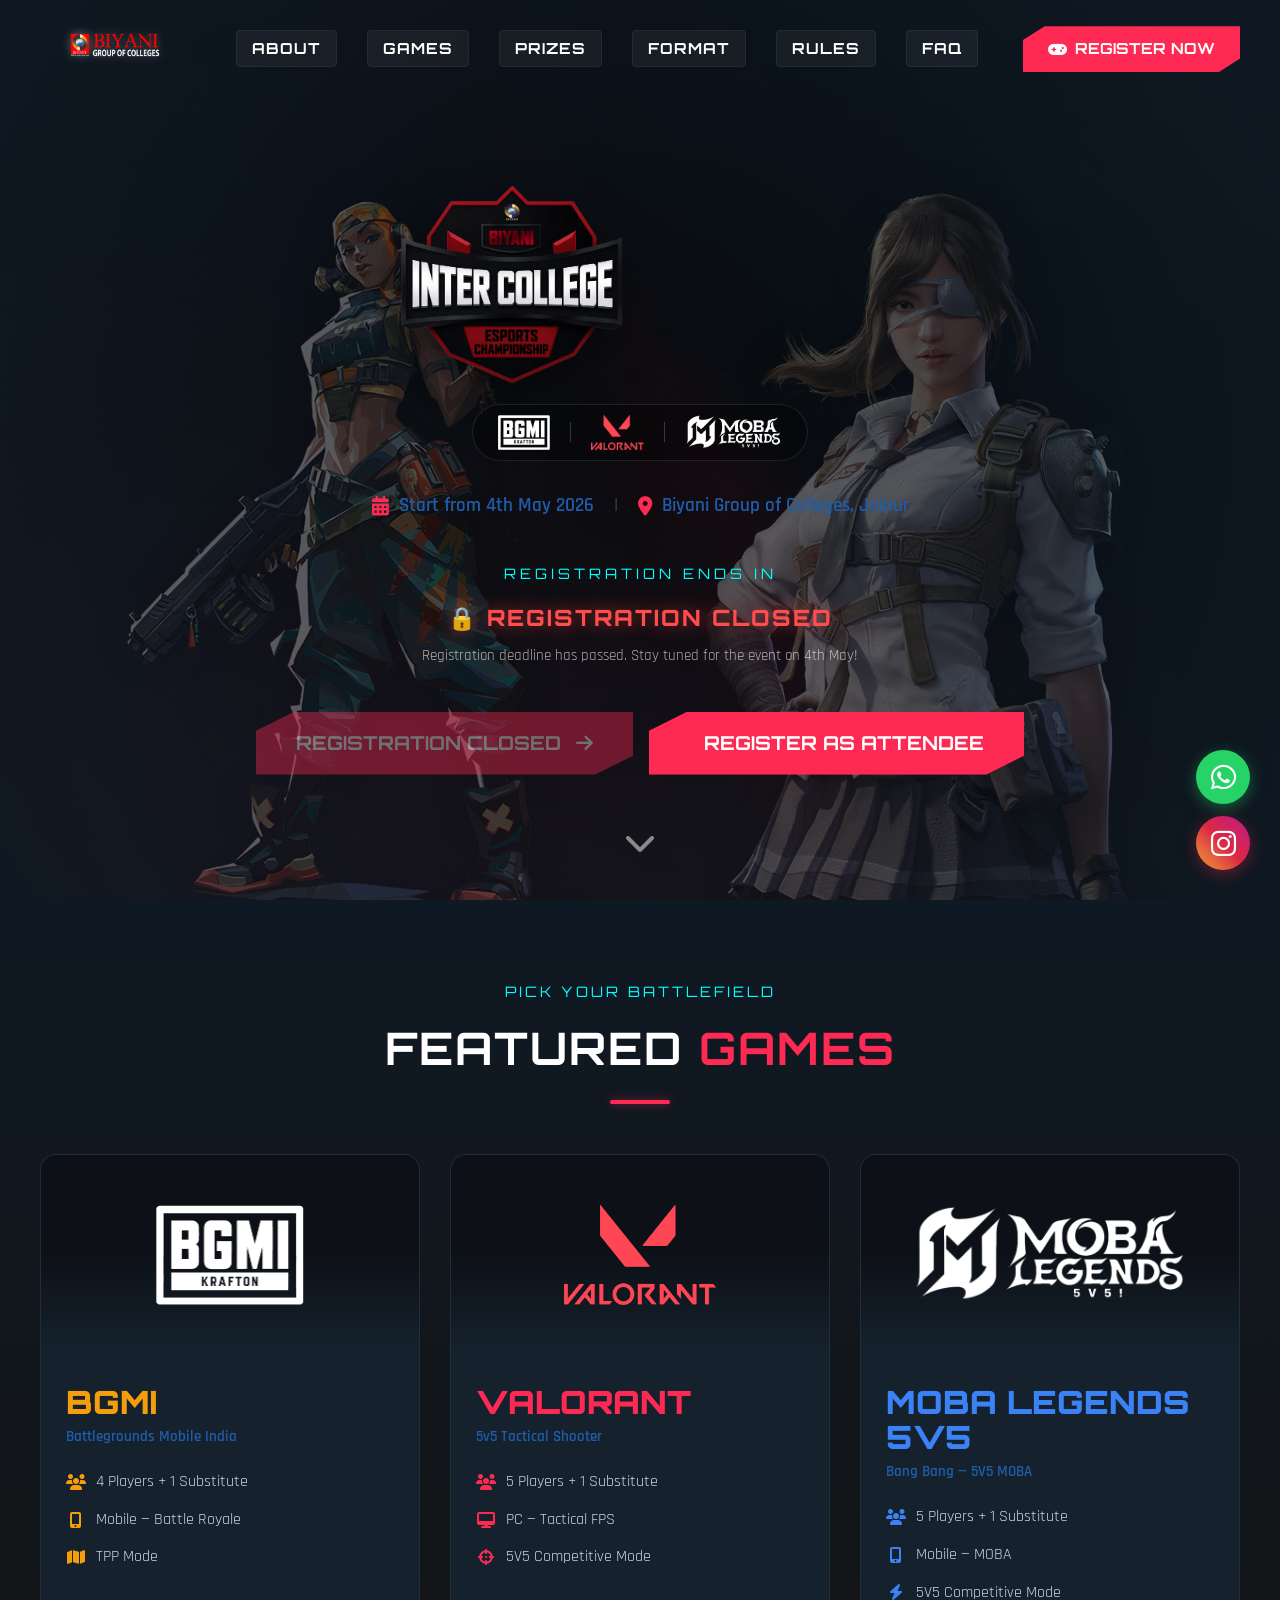
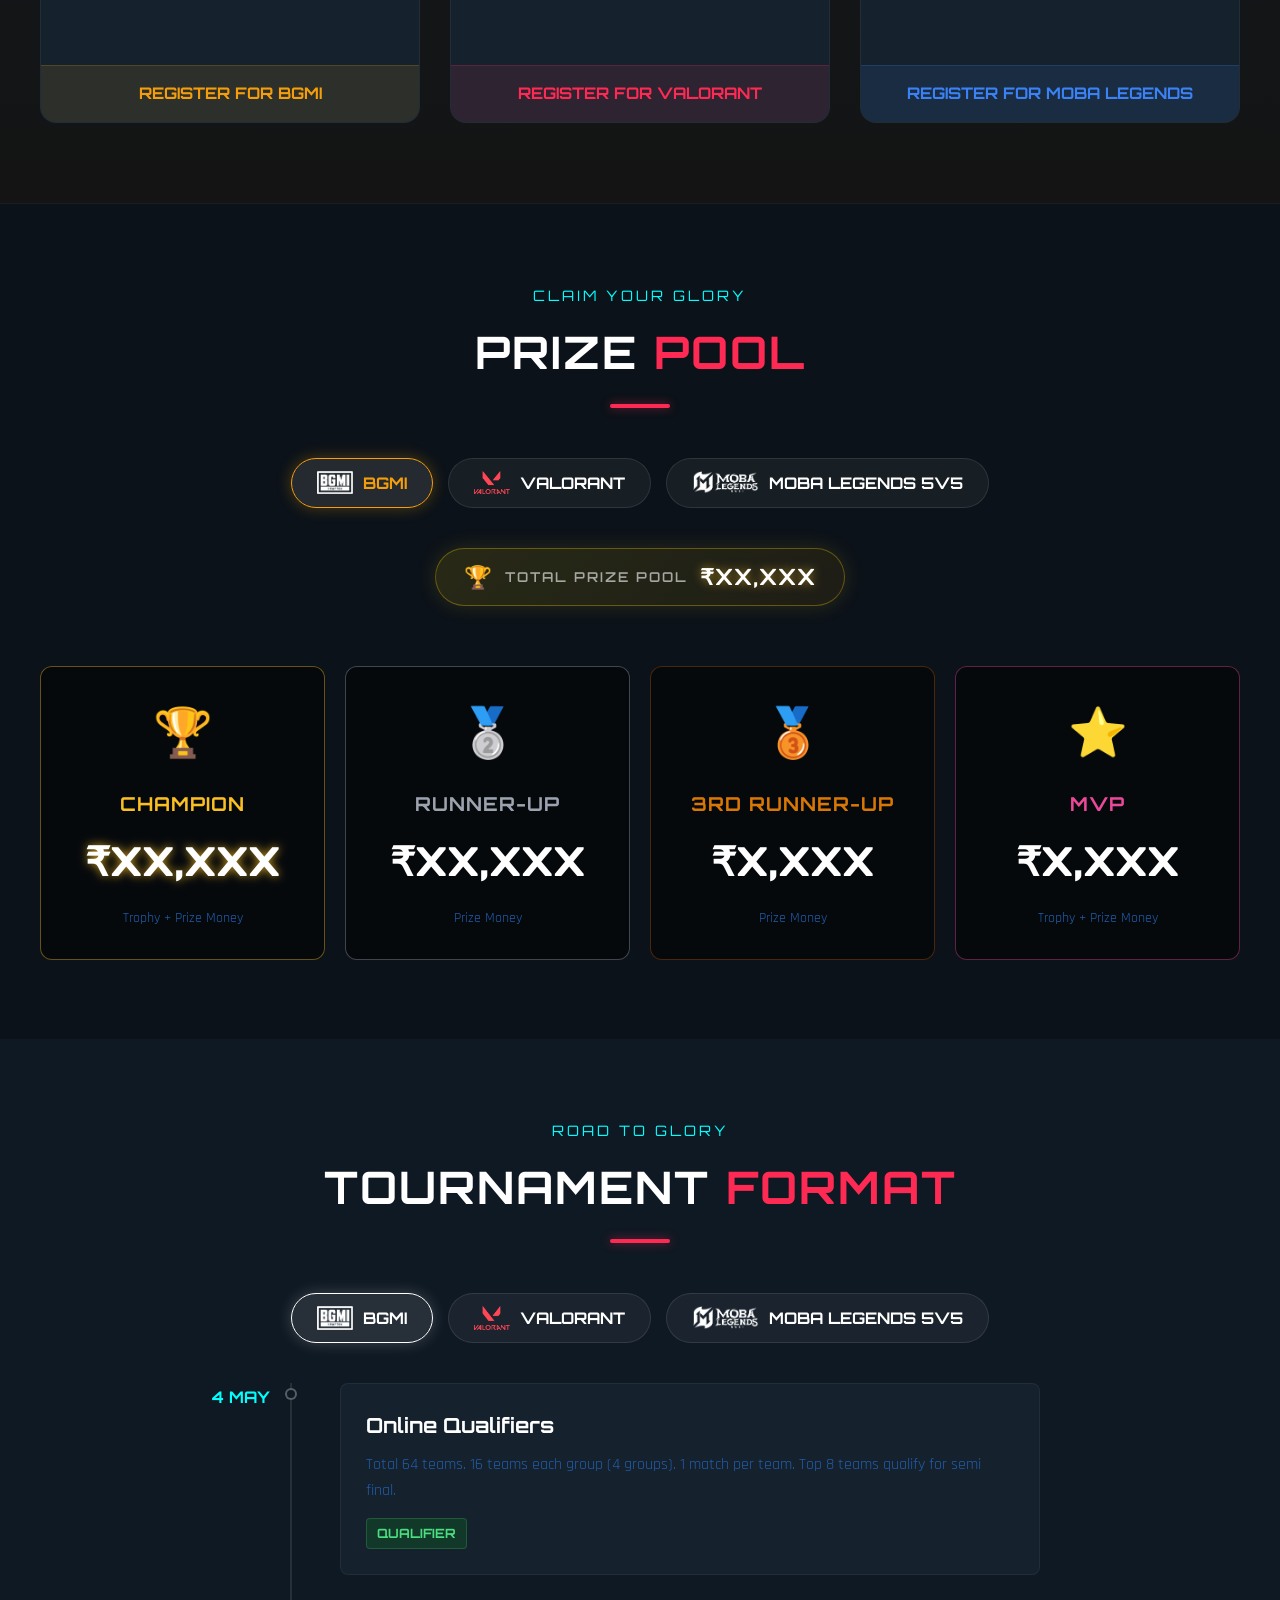
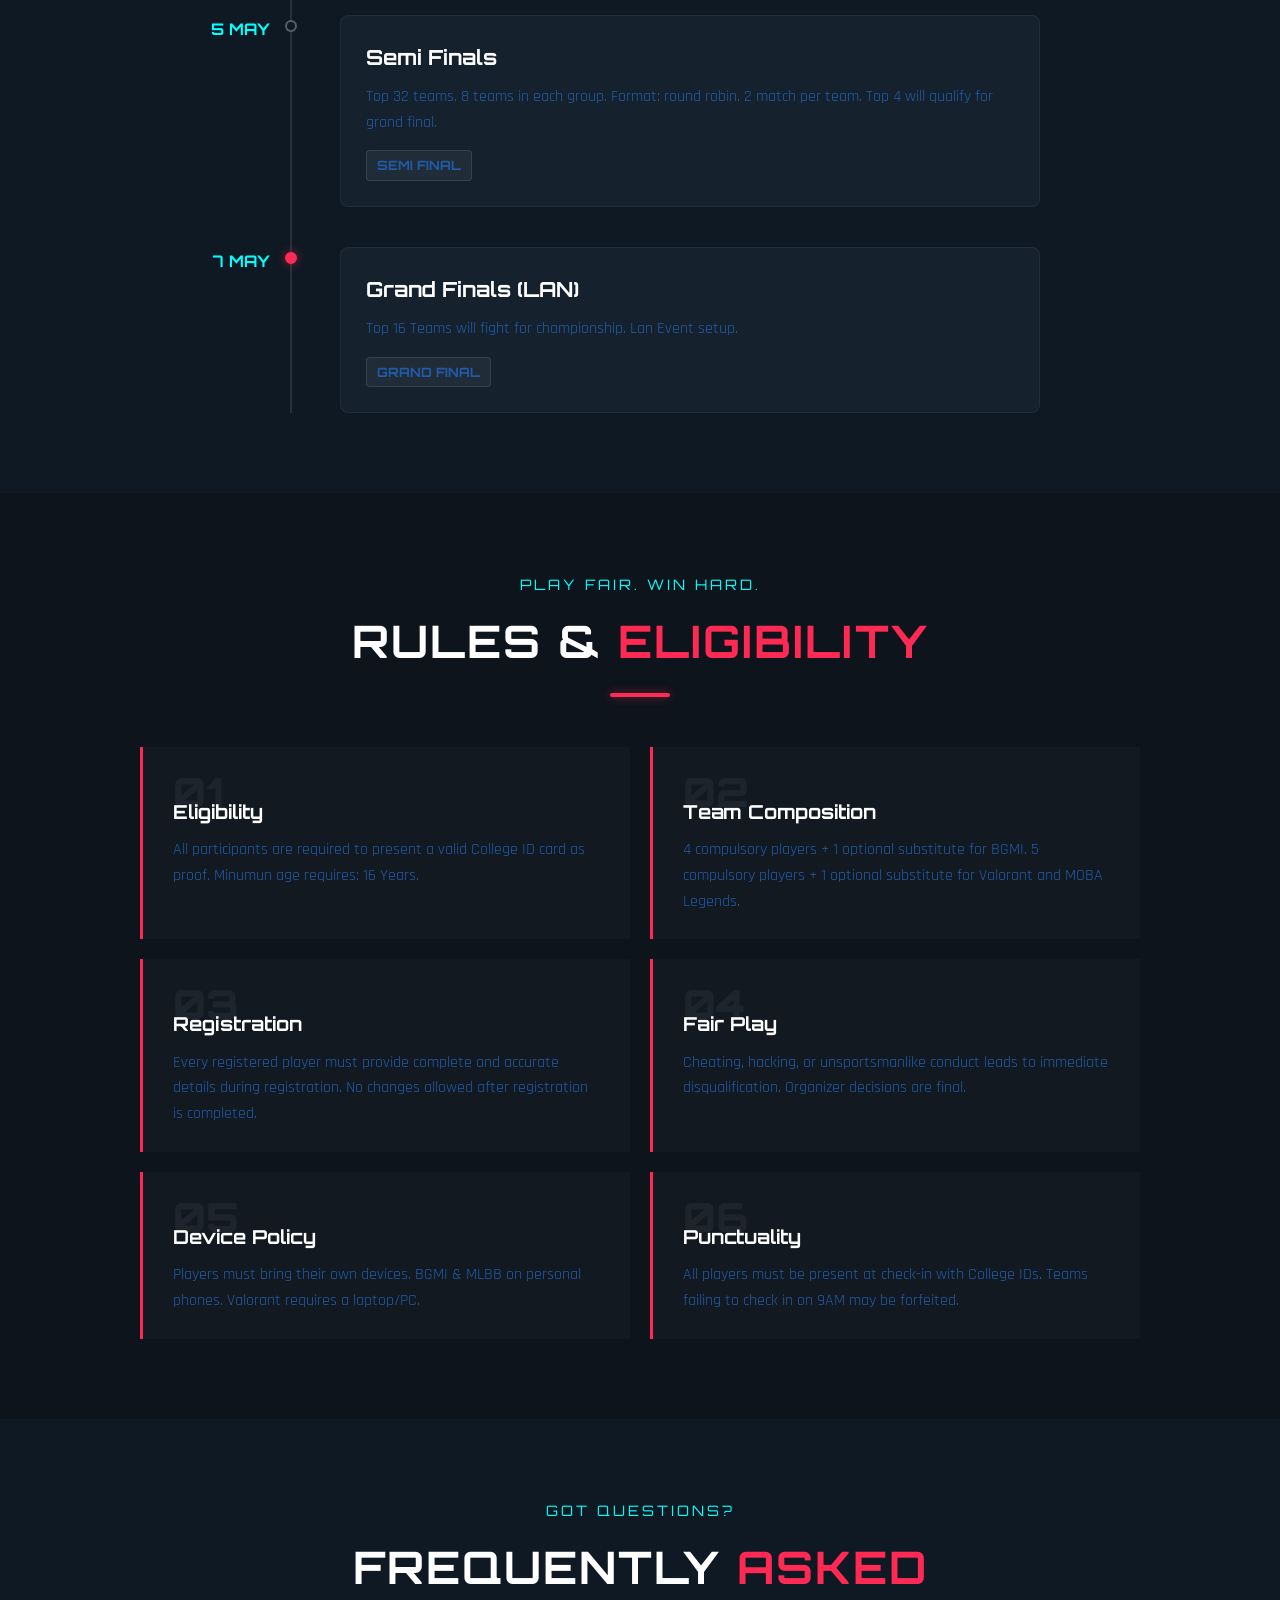
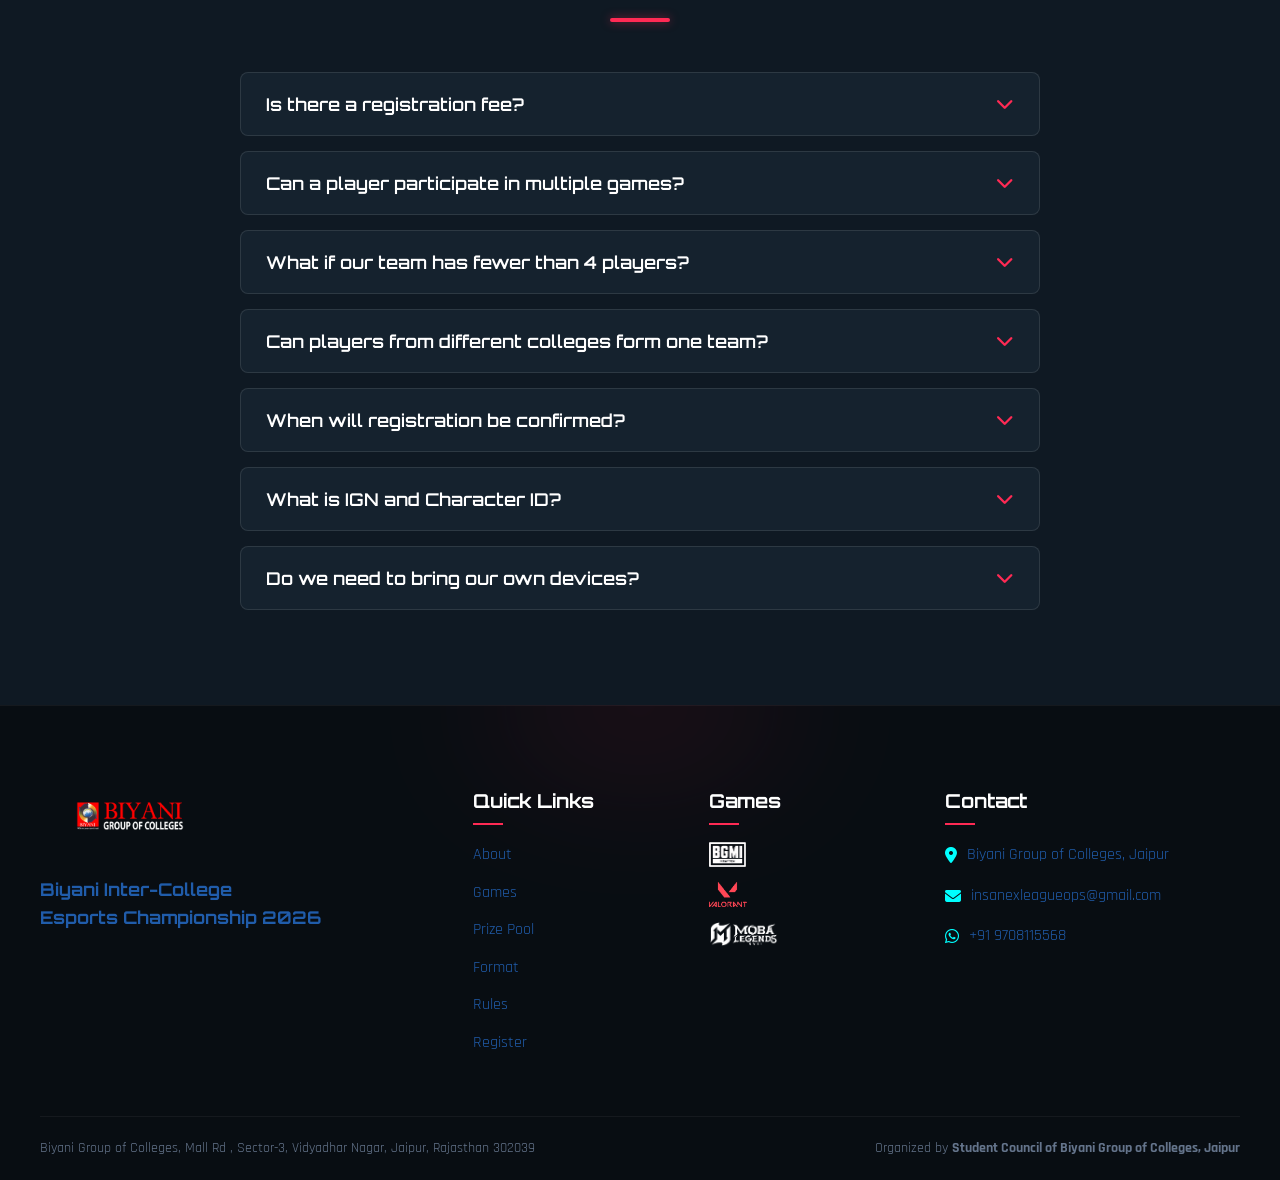
==== commit 3428a4b5: "edit of attende btn" ====
--- a/index.html
+++ b/index.html
@@ -56,6 +56,7 @@
             <a href="#faq">FAQ</a>
             <a href="register.html" class="mobile-reg-btn">REGISTER NOW</a>
 
+
         </div>
         <!-- Backdrop to close nav when clicking outside -->
         <div class="mobile-nav-backdrop" id="mobileNavBackdrop"></div>
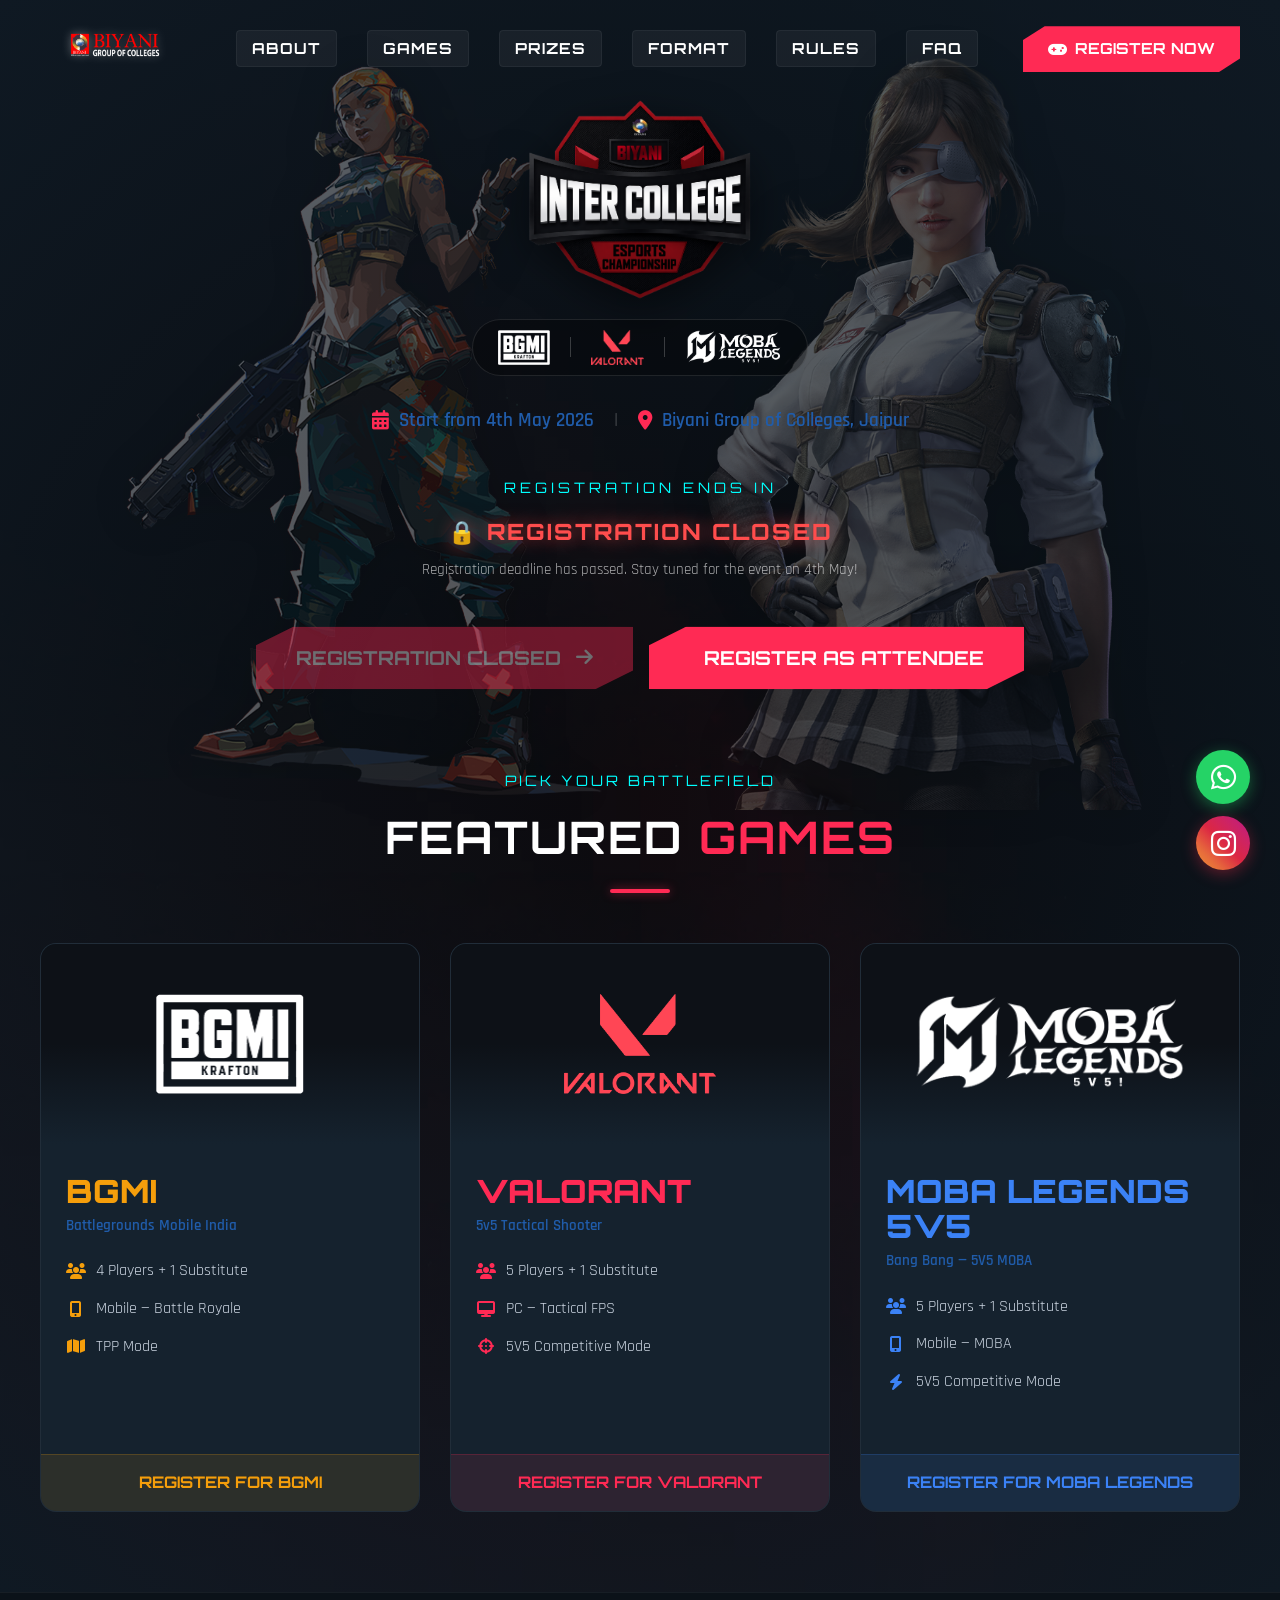
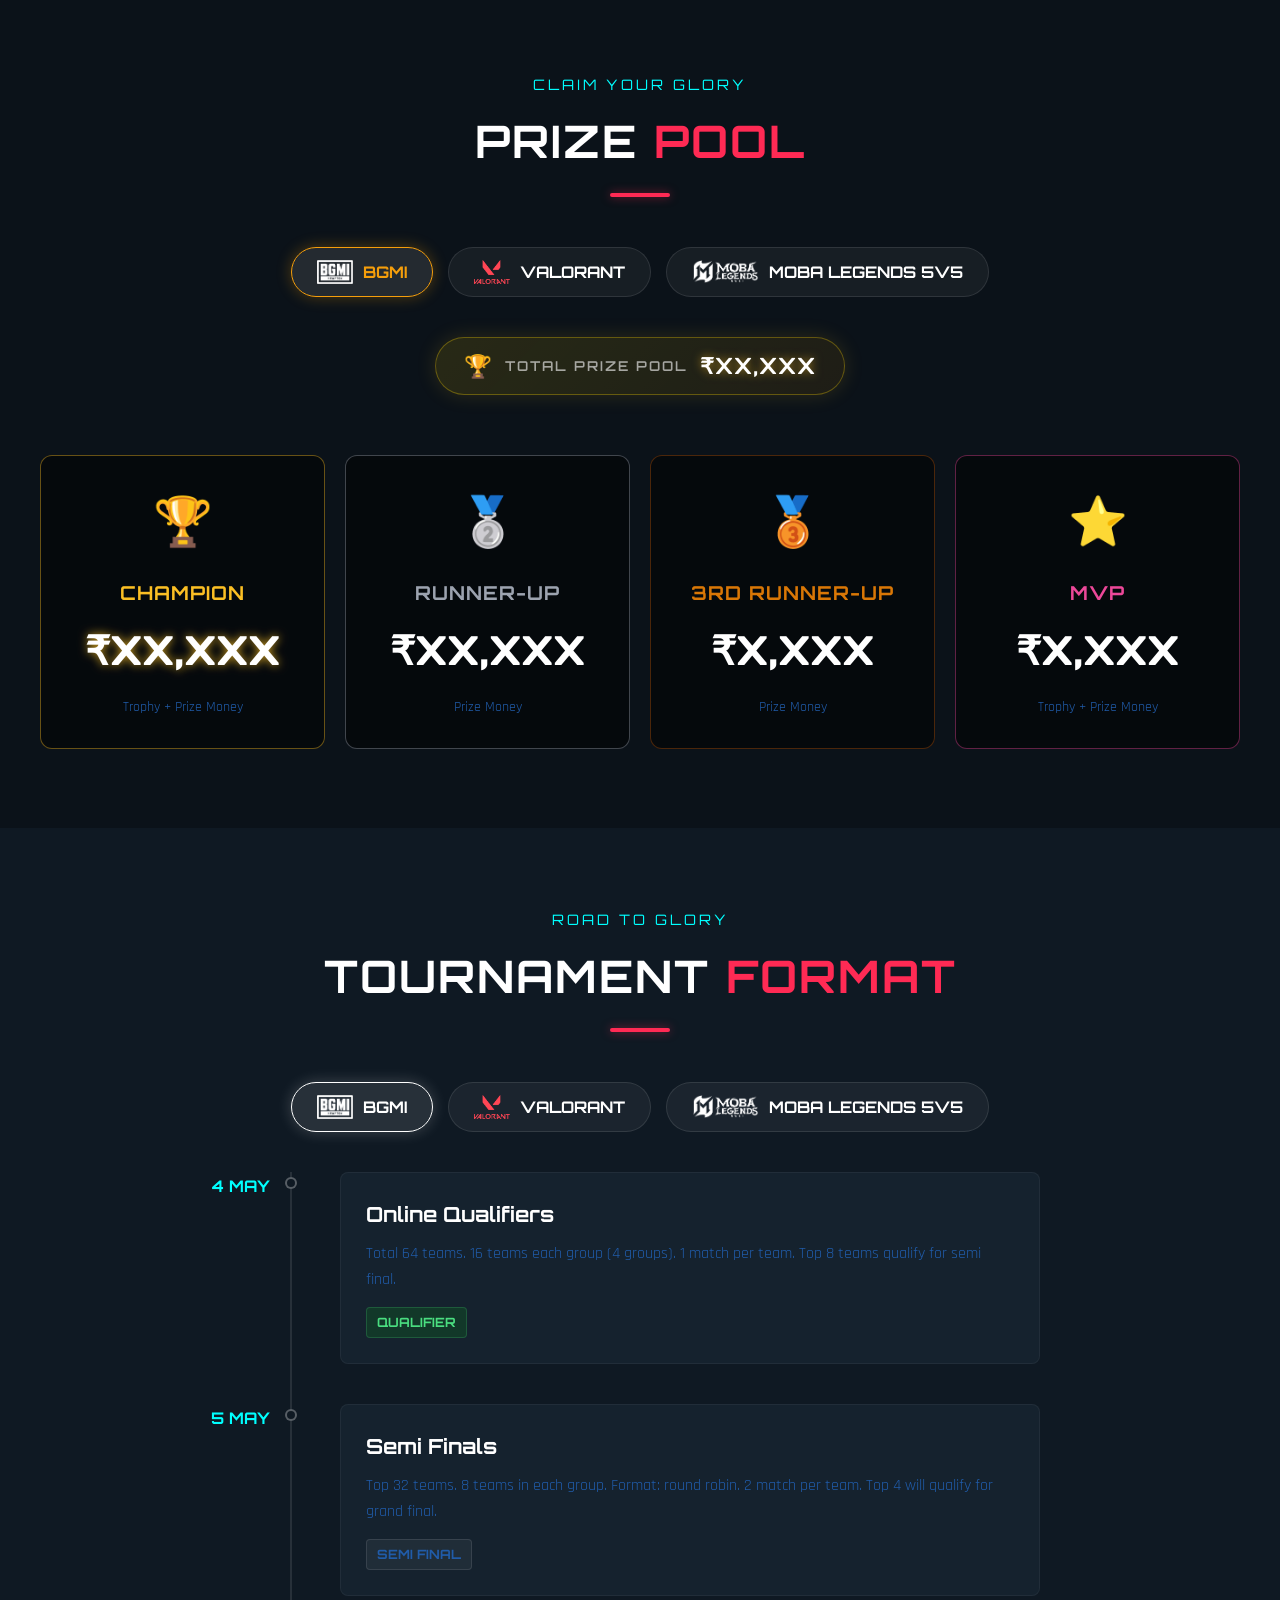
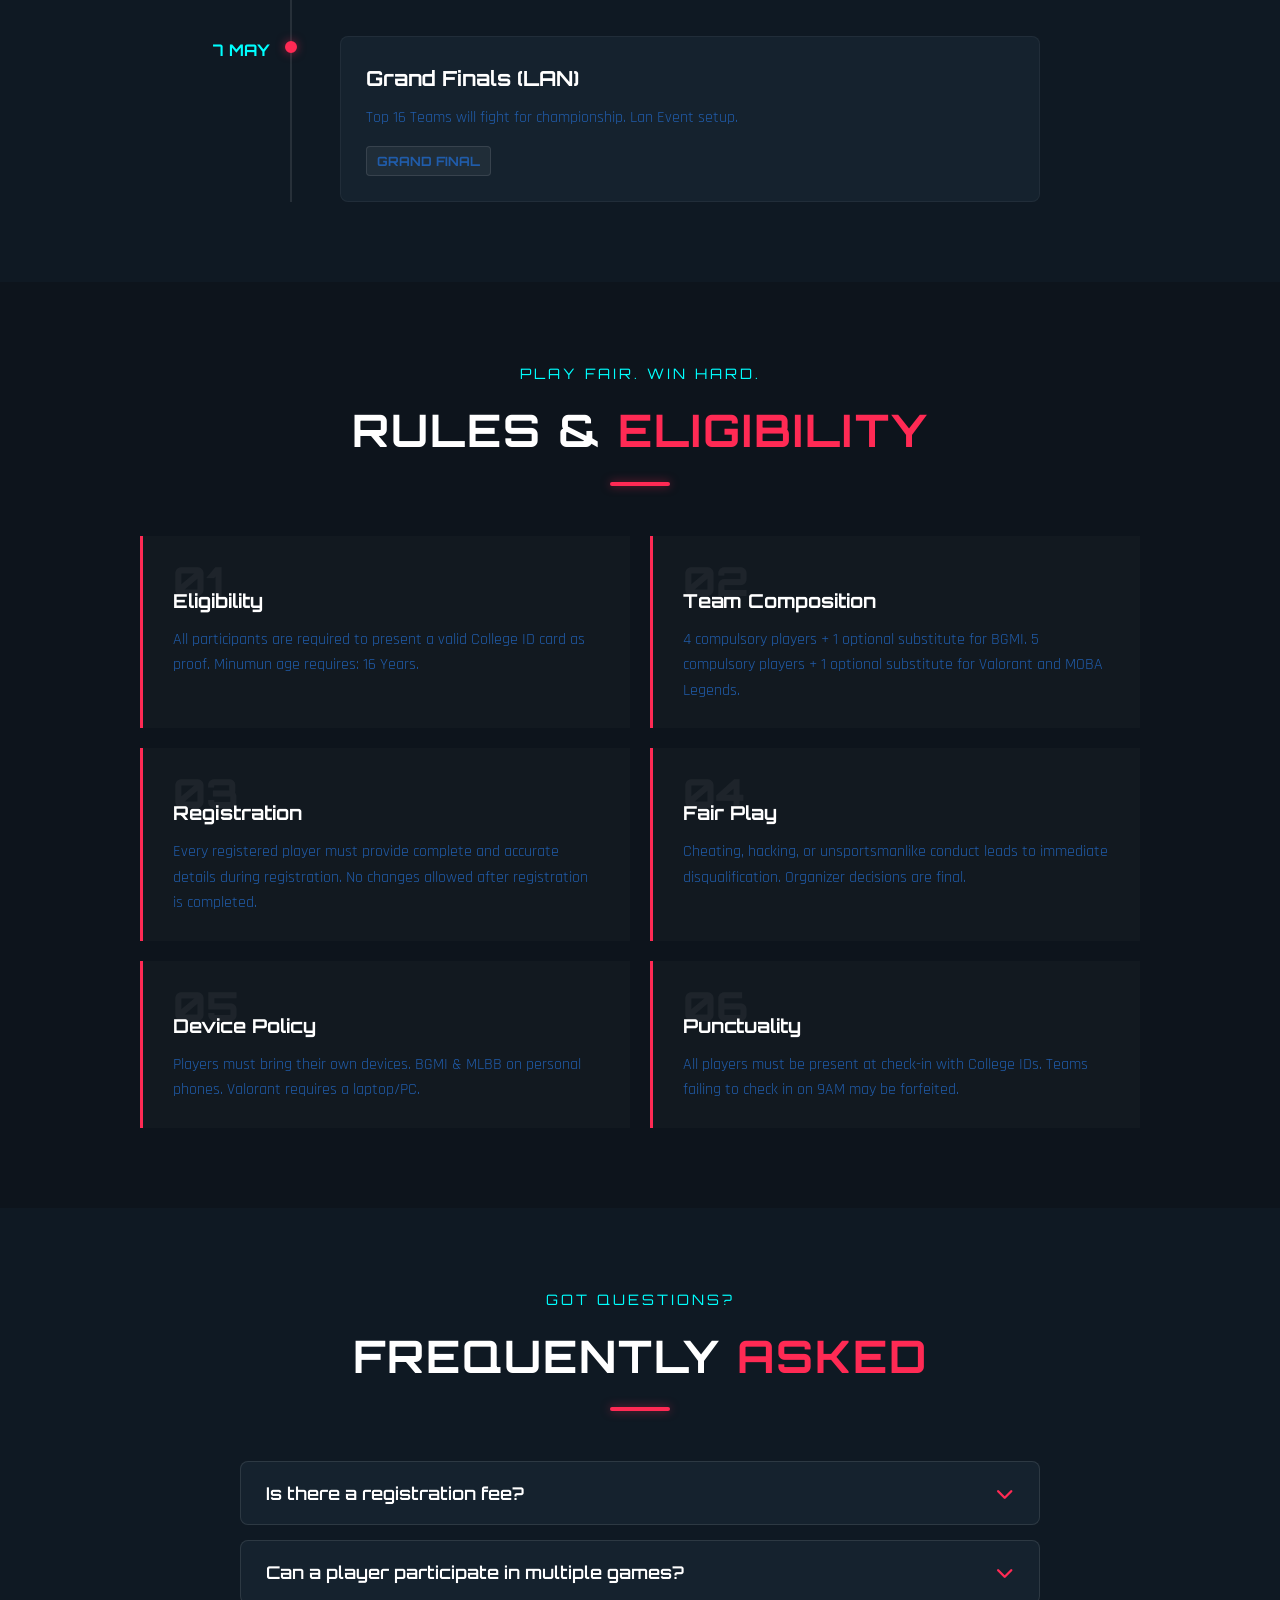
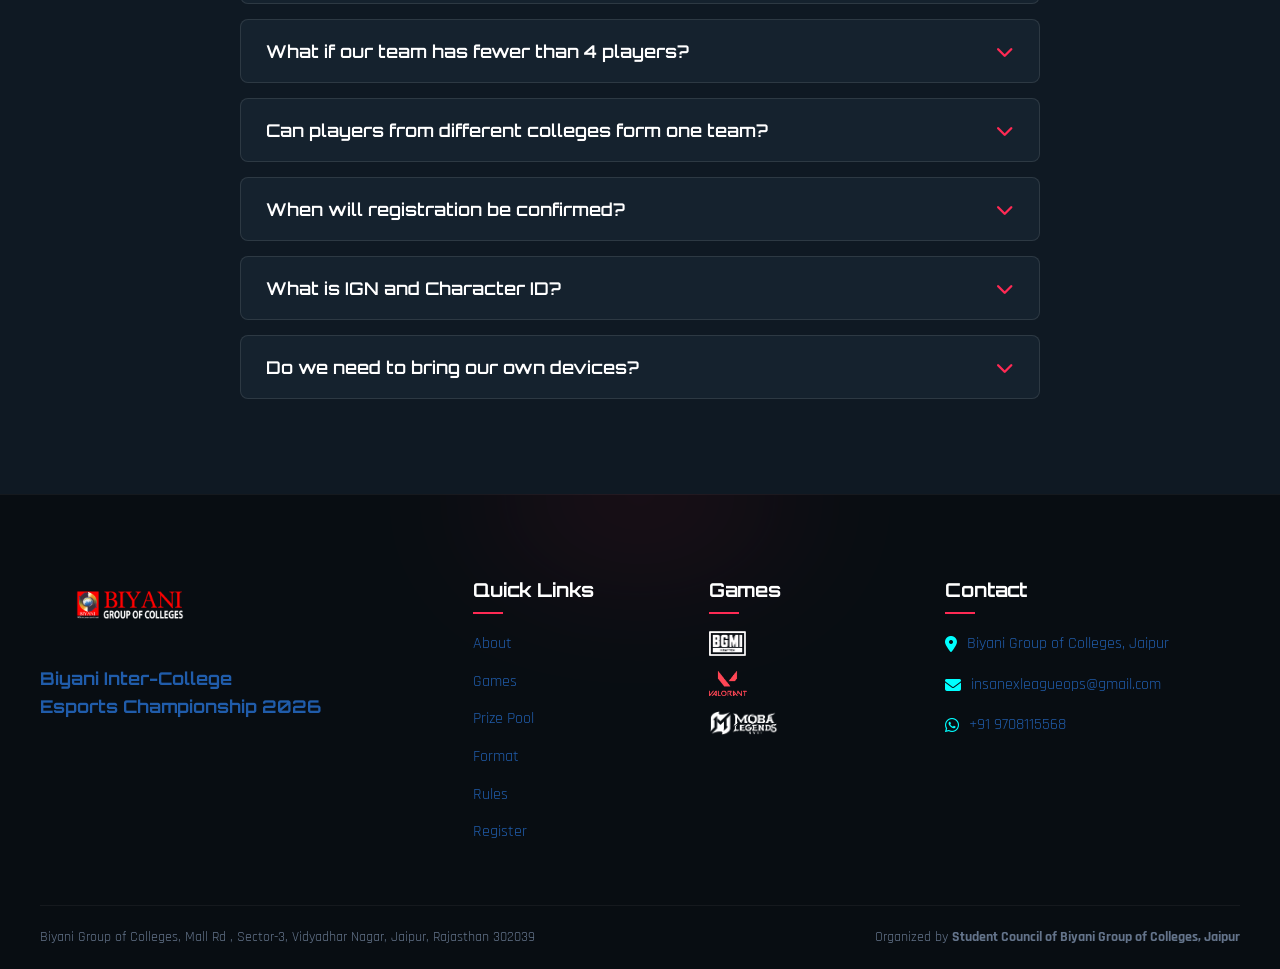
==== commit e9eaa9f3: "Merge Games section into Hero section to prevent content cut-off on laptop screens" ====
--- a/index.html
+++ b/index.html
@@ -142,51 +142,8 @@
             </div>
         </div>
 
-        <a href="#about" class="hero-scroll-hint">
-            <i class="fas fa-chevron-down"></i>
-        </a>
-    </section>
-
-    <!-- ===================== ABOUT ===================== -->
-    <!-- <section id="about" class="section about-section">
-        <div class="section-container">
-            <div class="section-header">
-                <span class="section-tag">WHO WE ARE</span>
-                <h2 class="section-title">ABOUT THE <span class="highlight">CHAMPIONSHIP</span></h2>
-                <div class="title-bar"></div>
-            </div>
-            <div class="about-grid">
-                <div class="about-card reveal">
-                    <div class="about-icon-wrap">
-                        <i class="fas fa-trophy"></i>
-                    </div>
-                    <h3>Epic Tournament</h3>
-                    <p>The Biyani Inter-College Esports Championship is the premier gaming event bringing together the
-                        best college teams across BGMI, Valorant, and Mobile Legends Bang Bang.</p>
-                </div>
-                <div class="about-card reveal">
-                    <div class="about-icon-wrap">
-                        <i class="fas fa-users"></i>
-                    </div>
-                    <h3>Team Battle</h3>
-                    <p>Compete in squads of 4 compulsory players + 1 substitute. Register, play, and claim glory for
-                        your college against the best teams in the region.</p>
-                </div>
-                <div class="about-card reveal">
-                    <div class="about-icon-wrap">
-                        <i class="fas fa-star"></i>
-                    </div>
-                    <h3>Win Prizes</h3>
-                    <p>Exciting prizes await Champions, Runner-ups, 3rd Runner-ups, and the Most Valuable Player across
-                        all three game titles. Glory awaits!</p>
-                </div>
-            </div>
-        </div>
-    </section> -->
-
-    <!-- ===================== GAMES ===================== -->
-    <section id="games" class="section games-section">
-        <div class="section-container">
+        <!-- ===================== GAMES INCLUDED IN HERO ===================== -->
+        <div id="games" class="section-container games-content" style="position: relative; z-index: 10; padding-top: 40px;">
             <div class="section-header">
                 <span class="section-tag">PICK YOUR BATTLEFIELD</span>
                 <h2 class="section-title">FEATURED <span class="highlight">GAMES</span></h2>
--- a/style.css
+++ b/style.css
@@ -337,12 +337,14 @@
 /* ================== HERO ================== */
 .hero-section {
     position: relative;
-    height: 100vh;
-    min-height: 700px;
-    display: flex;
-    align-items: center;
-    justify-content: center;
+    min-height: 100vh;
+    height: auto;
+    display: flex;
+    flex-direction: column;
+    align-items: center;
+    justify-content: flex-start;
     overflow: hidden;
+    padding-bottom: 80px;
 }
 
 .hero-bg {
@@ -369,8 +371,8 @@
 
 .char-bg {
     position: absolute;
-    bottom: -5%;
-    height: 85%;
+    top: 5vh;
+    height: 85vh;
     opacity: 0.3;
     z-index: 3;
     pointer-events: none;
@@ -412,7 +414,6 @@
 
 .tournament-logo-wrap {
     margin-bottom: 20px;
-    transform: translateX(-10vw); /* shift left to avoid navbar logo overlap */
 }
 
 .tournament-logo {
@@ -2460,12 +2461,9 @@
     }
 }
 
-/* Float animation + smaller shift on mobile */
+/* Float animation only on mobile */
 @media (max-width: 768px) {
     .tournament-logo {
         animation: float 4s ease-in-out infinite;
     }
-    .tournament-logo-wrap {
-        transform: translateX(-5vw); /* smaller shift on phone */
-    }
 }
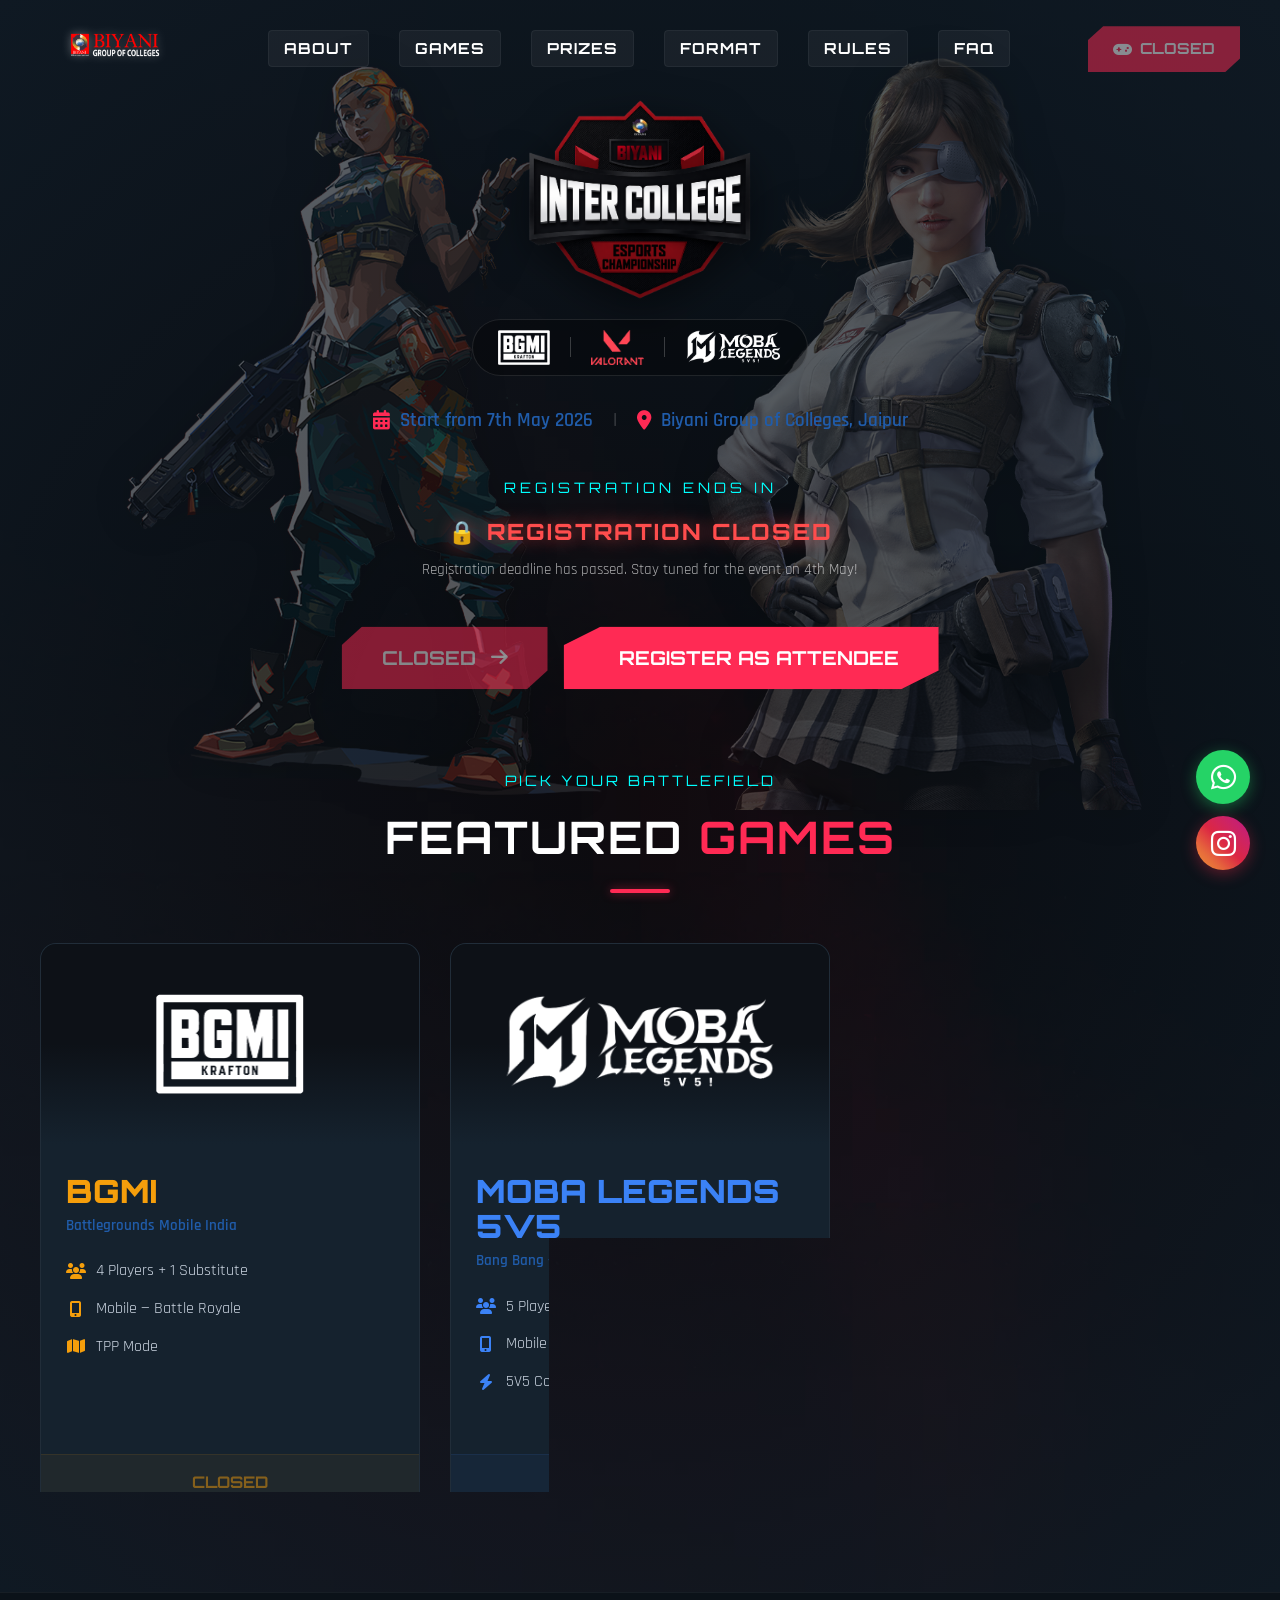
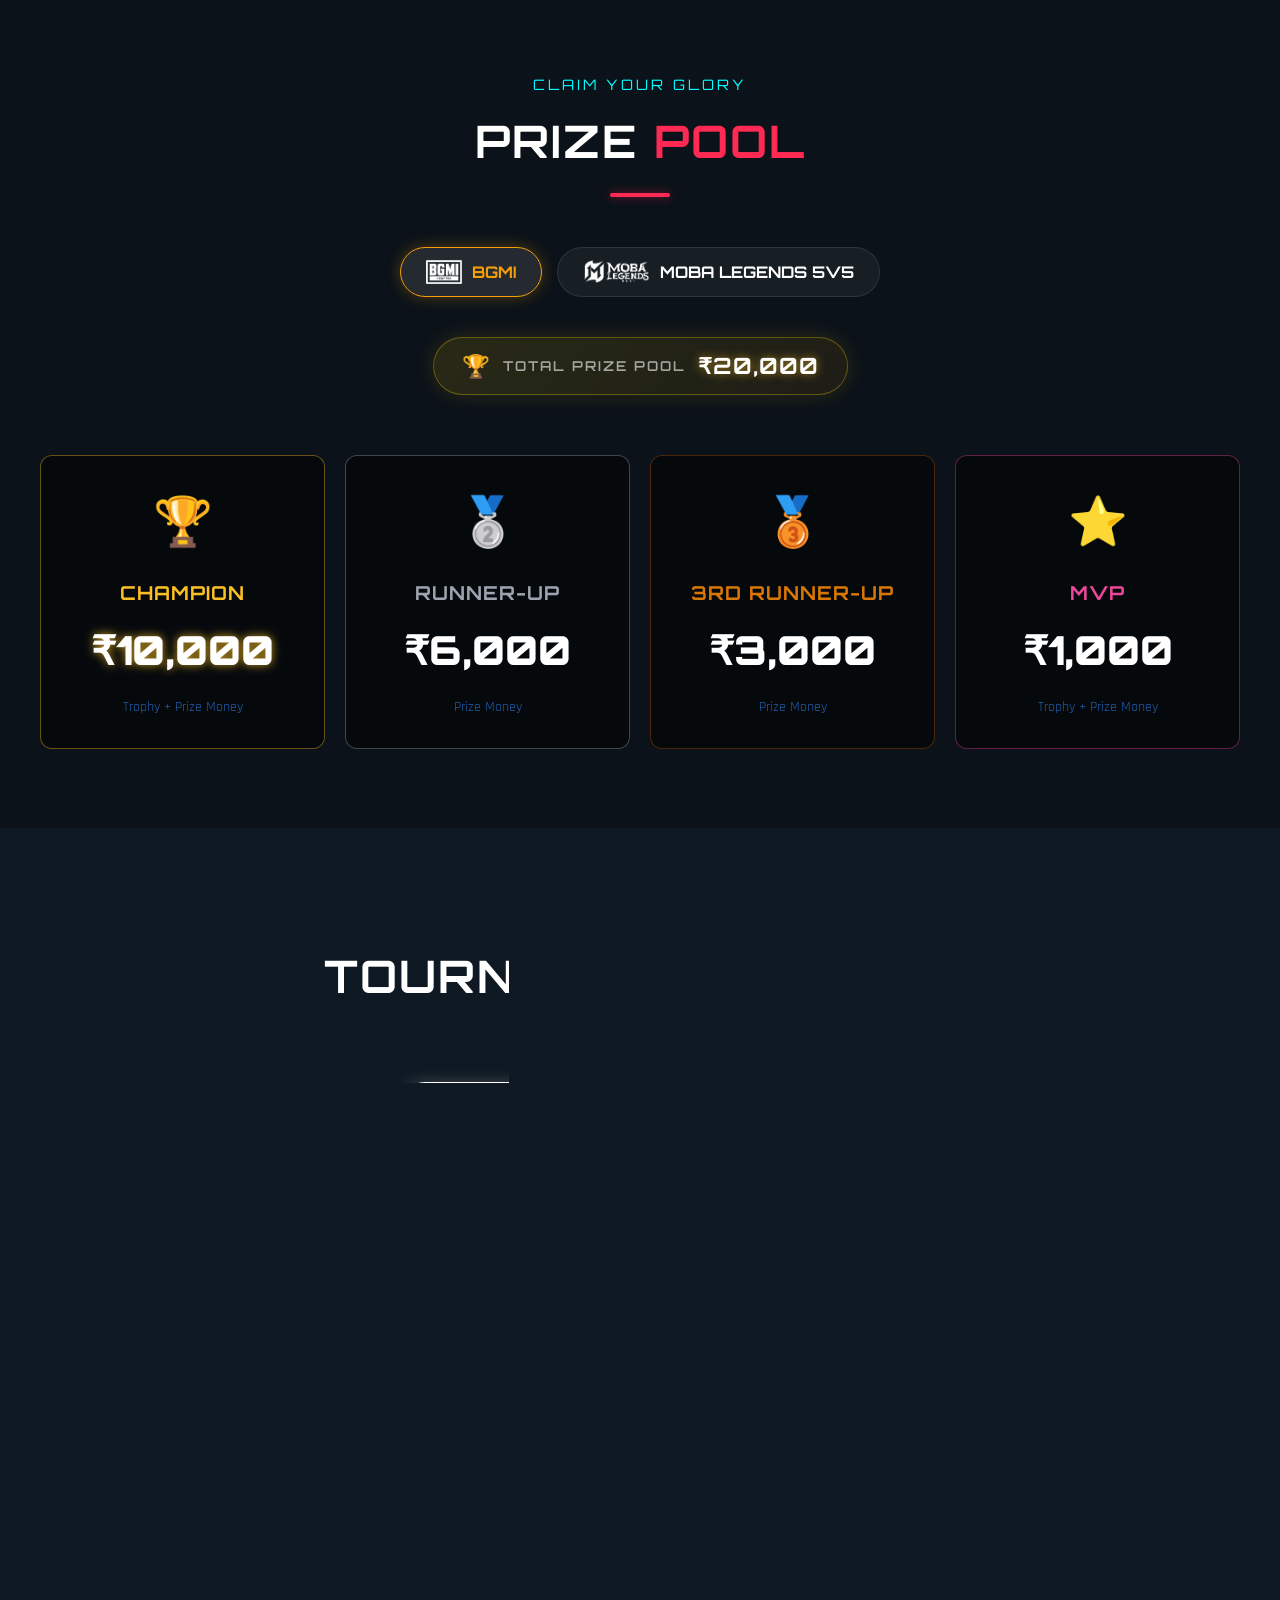
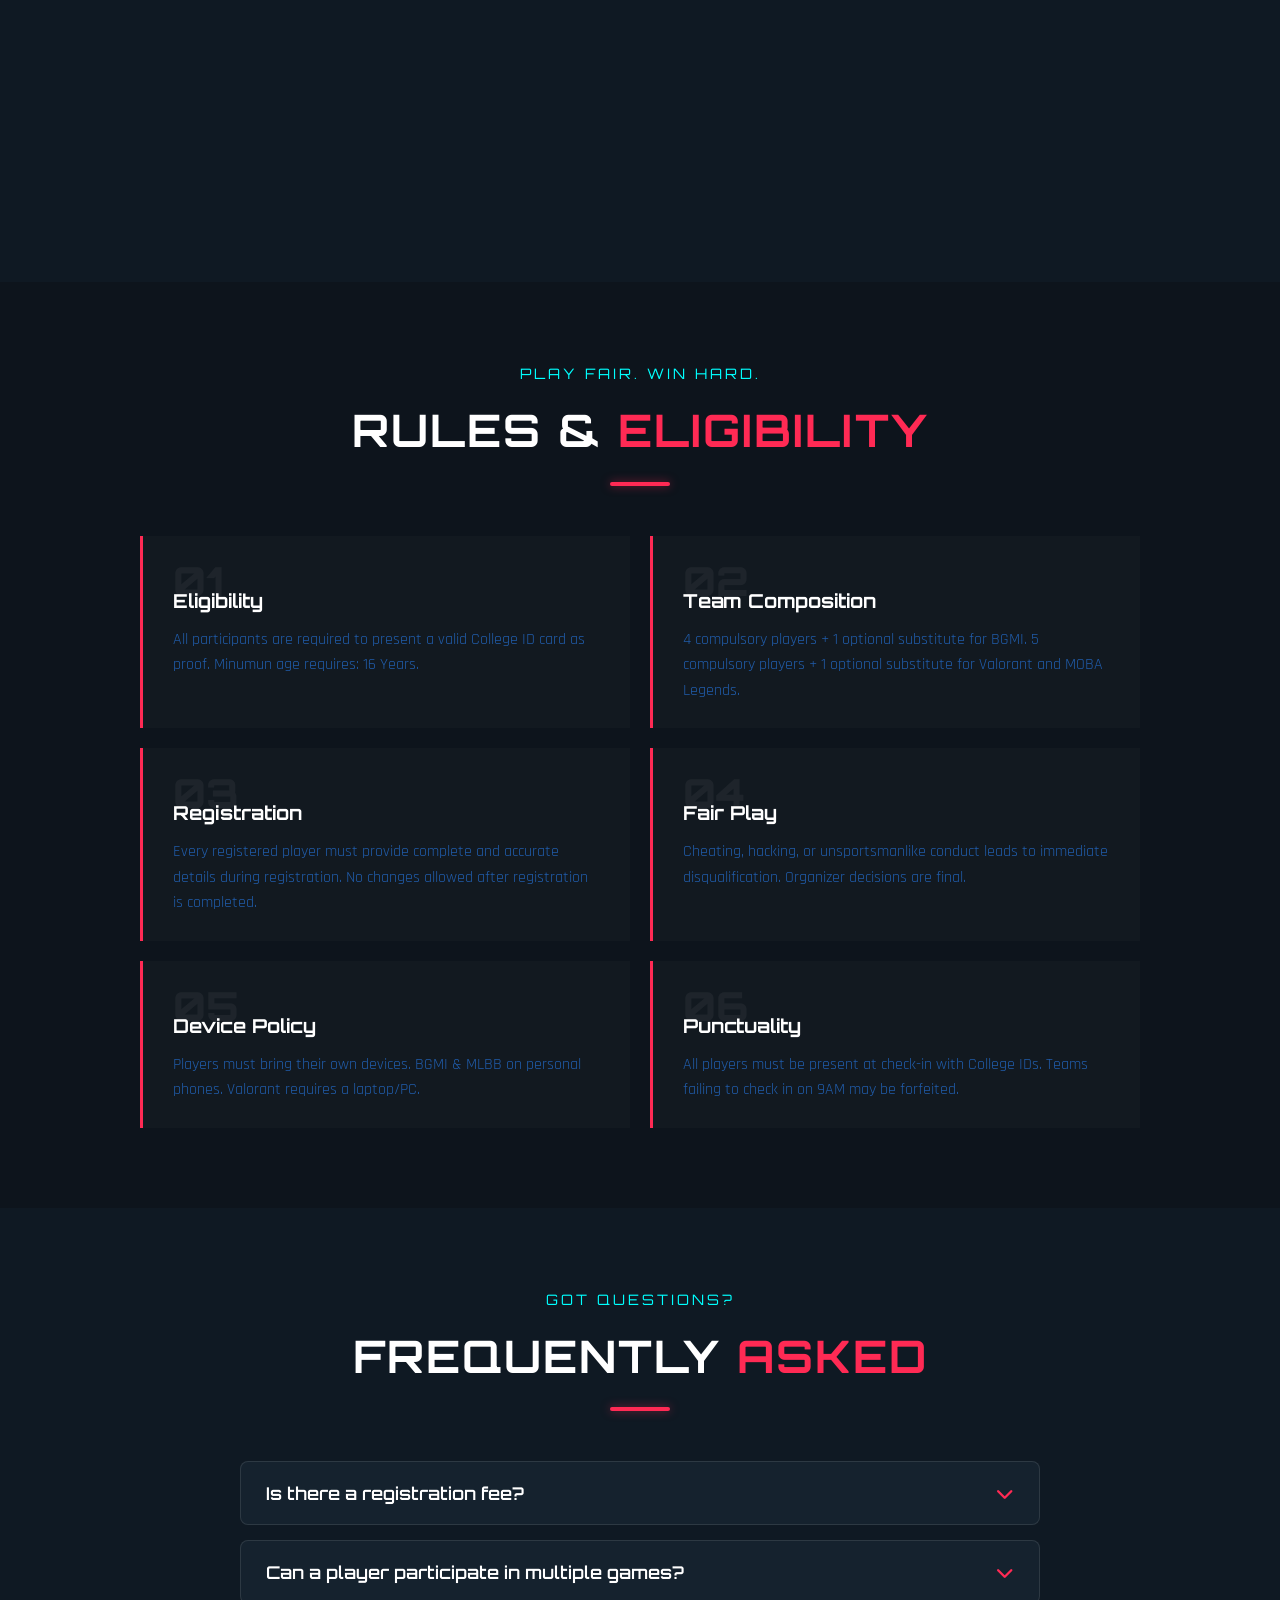
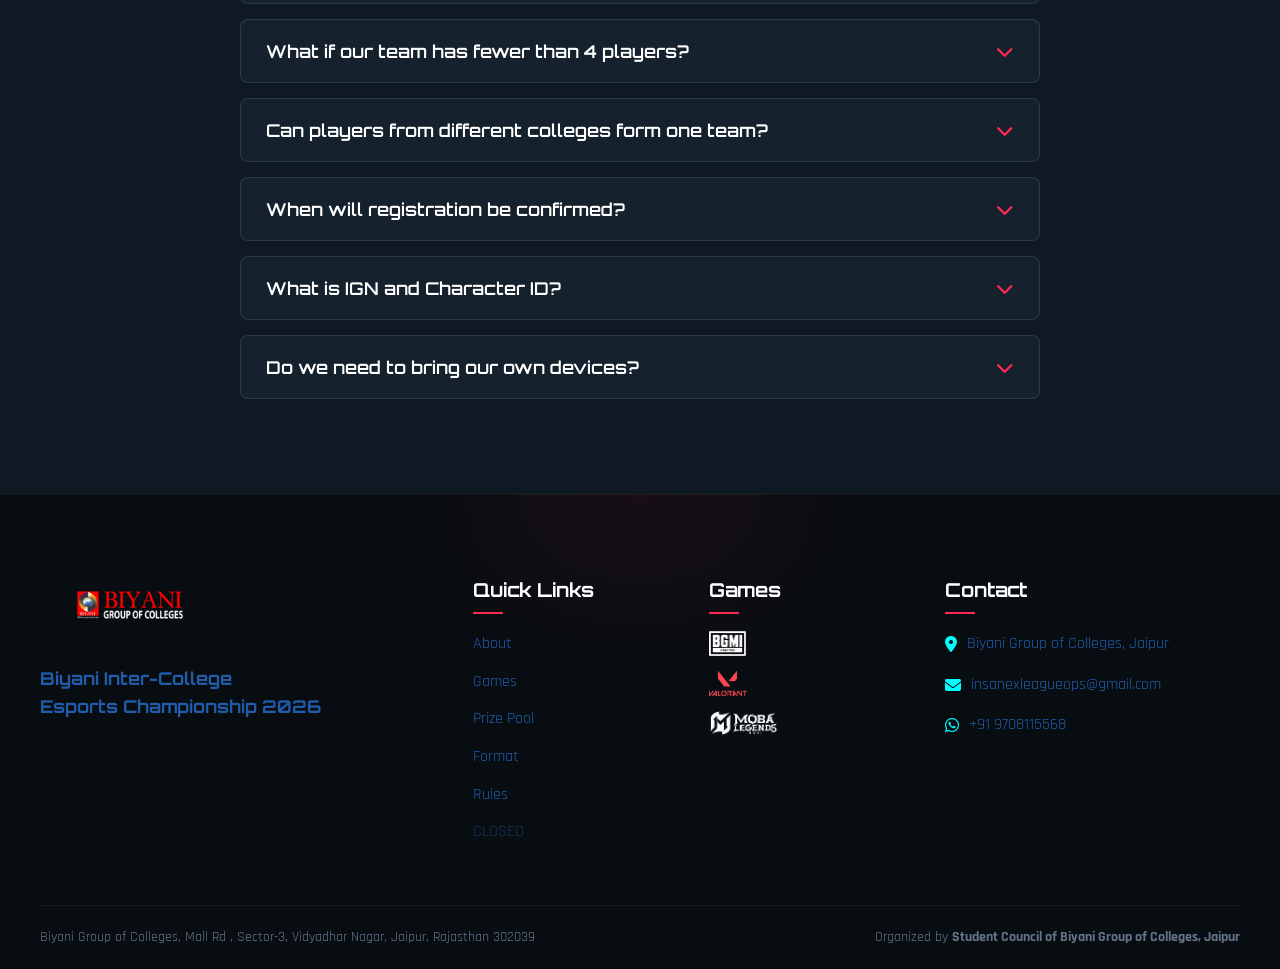
==== commit 56f45b31: "check for remove valo" ====
--- a/index.html
+++ b/index.html
@@ -88,7 +88,7 @@
             <div class="hero-meta">
                 <div class="hero-meta-item">
                     <i class="fas fa-calendar-alt"></i>
-                    <span>Start from 4th May 2026</span>
+                    <span>Start from 7th May 2026</span>
                 </div>
                 <div class="hero-meta-sep">|</div>
                 <div class="hero-meta-item">
@@ -143,7 +143,8 @@
         </div>
 
         <!-- ===================== GAMES INCLUDED IN HERO ===================== -->
-        <div id="games" class="section-container games-content" style="position: relative; z-index: 10; padding-top: 40px;">
+        <div id="games" class="section-container games-content"
+            style="position: relative; z-index: 10; padding-top: 40px;">
             <div class="section-header">
                 <span class="section-tag">PICK YOUR BATTLEFIELD</span>
                 <h2 class="section-title">FEATURED <span class="highlight">GAMES</span></h2>
@@ -170,7 +171,7 @@
                 </div>
 
                 <!-- Valorant Card -->
-                <div class="game-card valo-theme reveal">
+                <!-- <div class="game-card valo-theme reveal">
                     <div class="game-card-glow"></div>
                     <div class="game-card-top">
                         <img src="assets/valorant.png" alt="Valorant" class="game-card-img">
@@ -185,7 +186,7 @@
                         </ul>
                     </div>
                     <a href="register.html?game=Valorant" class="game-card-btn">Register for Valorant</a>
-                </div>
+                </div> -->
 
                 <!-- MLBB Card -->
                 <div class="game-card mlbb-theme reveal">
@@ -224,9 +225,9 @@
                 <button class="prize-tab-btn active" data-target="prize-bgmi" id="tab-bgmi">
                     <img src="assets/BGMI.png" alt="BGMI"> BGMI
                 </button>
-                <button class="prize-tab-btn" data-target="prize-valo" id="tab-valo">
+                <!-- <button class="prize-tab-btn" data-target="prize-valo" id="tab-valo">
                     <img src="assets/valorant.png" alt="Valorant"> VALORANT
-                </button>
+                </button> -->
                 <button class="prize-tab-btn" data-target="prize-mlbb" id="tab-mlbb">
                     <img src="assets/Moba_Legends_5v5_logo.png" alt="Moba legends">MOBA LEGENDS 5V5
                 </button>
@@ -238,7 +239,7 @@
                     <div class="total-prize-banner">
                         <span class="tpb-icon">🏆</span>
                         <span class="tpb-label">TOTAL PRIZE POOL</span>
-                        <span class="tpb-amount">₹XX,XXX</span>
+                        <span class="tpb-amount">₹20,000</span>
                     </div>
                 </div>
                 <div class="prize-grid">
@@ -246,35 +247,35 @@
                         <div class="prize-glow"></div>
                         <div class="prize-medal">🏆</div>
                         <h3 class="prize-pos">CHAMPION</h3>
-                        <div class="prize-amount">₹XX,XXX</div>
+                        <div class="prize-amount">₹10,000</div>
                         <p class="prize-note">Trophy + Prize Money</p>
                     </div>
                     <div class="prize-card runner reveal">
                         <div class="prize-glow"></div>
                         <div class="prize-medal">🥈</div>
                         <h3 class="prize-pos">RUNNER-UP</h3>
-                        <div class="prize-amount">₹XX,XXX</div>
+                        <div class="prize-amount">₹6,000</div>
                         <p class="prize-note">Prize Money</p>
                     </div>
                     <div class="prize-card third reveal">
                         <div class="prize-glow"></div>
                         <div class="prize-medal">🥉</div>
                         <h3 class="prize-pos">3RD RUNNER-UP</h3>
-                        <div class="prize-amount">₹X,XXX</div>
+                        <div class="prize-amount">₹3,000</div>
                         <p class="prize-note">Prize Money</p>
                     </div>
                     <div class="prize-card mvp reveal">
                         <div class="prize-glow"></div>
                         <div class="prize-medal">⭐</div>
                         <h3 class="prize-pos">MVP</h3>
-                        <div class="prize-amount">₹X,XXX</div>
+                        <div class="prize-amount">₹1,000</div>
                         <p class="prize-note">Trophy + Prize Money</p>
                     </div>
                 </div>
             </div>
 
             <!-- Valorant Prize Tab -->
-            <div class="prize-tab-panel" id="prize-valo">
+            <!-- <div class="prize-tab-panel" id="prize-valo">
                 <div style="text-align:center;">
                     <div class="total-prize-banner">
                         <span class="tpb-icon">🏆</span>
@@ -312,7 +313,7 @@
                         <p class="prize-note">Trophy + Prize Money</p>
                     </div>
                 </div>
-            </div>
+            </div> -->
 
             <!-- MLBB Prize Tab -->
             <div class="prize-tab-panel" id="prize-mlbb">
@@ -328,28 +329,28 @@
                         <div class="prize-glow"></div>
                         <div class="prize-medal">🏆</div>
                         <h3 class="prize-pos">CHAMPION</h3>
-                        <div class="prize-amount">₹XX,XXX</div>
+                        <div class="prize-amount">₹18,000</div>
                         <p class="prize-note">Trophy + Prize Money</p>
                     </div>
                     <div class="prize-card runner reveal">
                         <div class="prize-glow"></div>
                         <div class="prize-medal">🥈</div>
                         <h3 class="prize-pos">RUNNER-UP</h3>
-                        <div class="prize-amount">₹X,XXX</div>
+                        <div class="prize-amount">₹10,000</div>
                         <p class="prize-note">Prize Money</p>
                     </div>
-                    <div class="prize-card third reveal">
+                    <!-- <div class="prize-card third reveal">
                         <div class="prize-glow"></div>
                         <div class="prize-medal">🥉</div>
                         <h3 class="prize-pos">3RD RUNNER-UP</h3>
-                        <div class="prize-amount">₹X,XXX</div>
+                        <div class="prize-amount">₹0,000</div>
                         <p class="prize-note">Prize Money</p>
-                    </div>
+                    </div> -->
                     <div class="prize-card mvp reveal">
                         <div class="prize-glow"></div>
                         <div class="prize-medal">⭐</div>
                         <h3 class="prize-pos">MVP</h3>
-                        <div class="prize-amount">₹X,XXX</div>
+                        <div class="prize-amount">₹2,000</div>
                         <p class="prize-note">Trophy + Prize Money</p>
                     </div>
                 </div>
@@ -372,9 +373,9 @@
                 <button class="prize-tab-btn active" data-target="format-bgmi" id="tab-fmt-bgmi">
                     <img src="assets/BGMI.png" alt="BGMI"> BGMI
                 </button>
-                <button class="prize-tab-btn" data-target="format-valo" id="tab-fmt-valo">
+                <!-- <button class="prize-tab-btn" data-target="format-valo" id="tab-fmt-valo">
                     <img src="assets/valorant.png" alt="Valorant"> VALORANT
-                </button>
+                </button> -->
                 <button class="prize-tab-btn" data-target="format-mlbb" id="tab-fmt-mlbb">
                     <img src="assets/Moba_Legends_5v5_logo.png" alt="Moba legends"> MOBA LEGENDS 5V5
                 </button>
@@ -416,7 +417,7 @@
             </div>
 
             <!-- VALORANT Format Tab -->
-            <div class="prize-tab-panel" id="format-valo">
+            <!-- <div class="prize-tab-panel" id="format-valo">
                 <div class="timeline">
                     <div class="timeline-item reveal">
                         <div class="tl-marker active-marker"></div>
@@ -448,7 +449,7 @@
                         </div>
                     </div>
                 </div>
-            </div>
+            </div> -->
 
             <!-- MLBB Format Tab -->
             <div class="prize-tab-panel" id="format-mlbb">
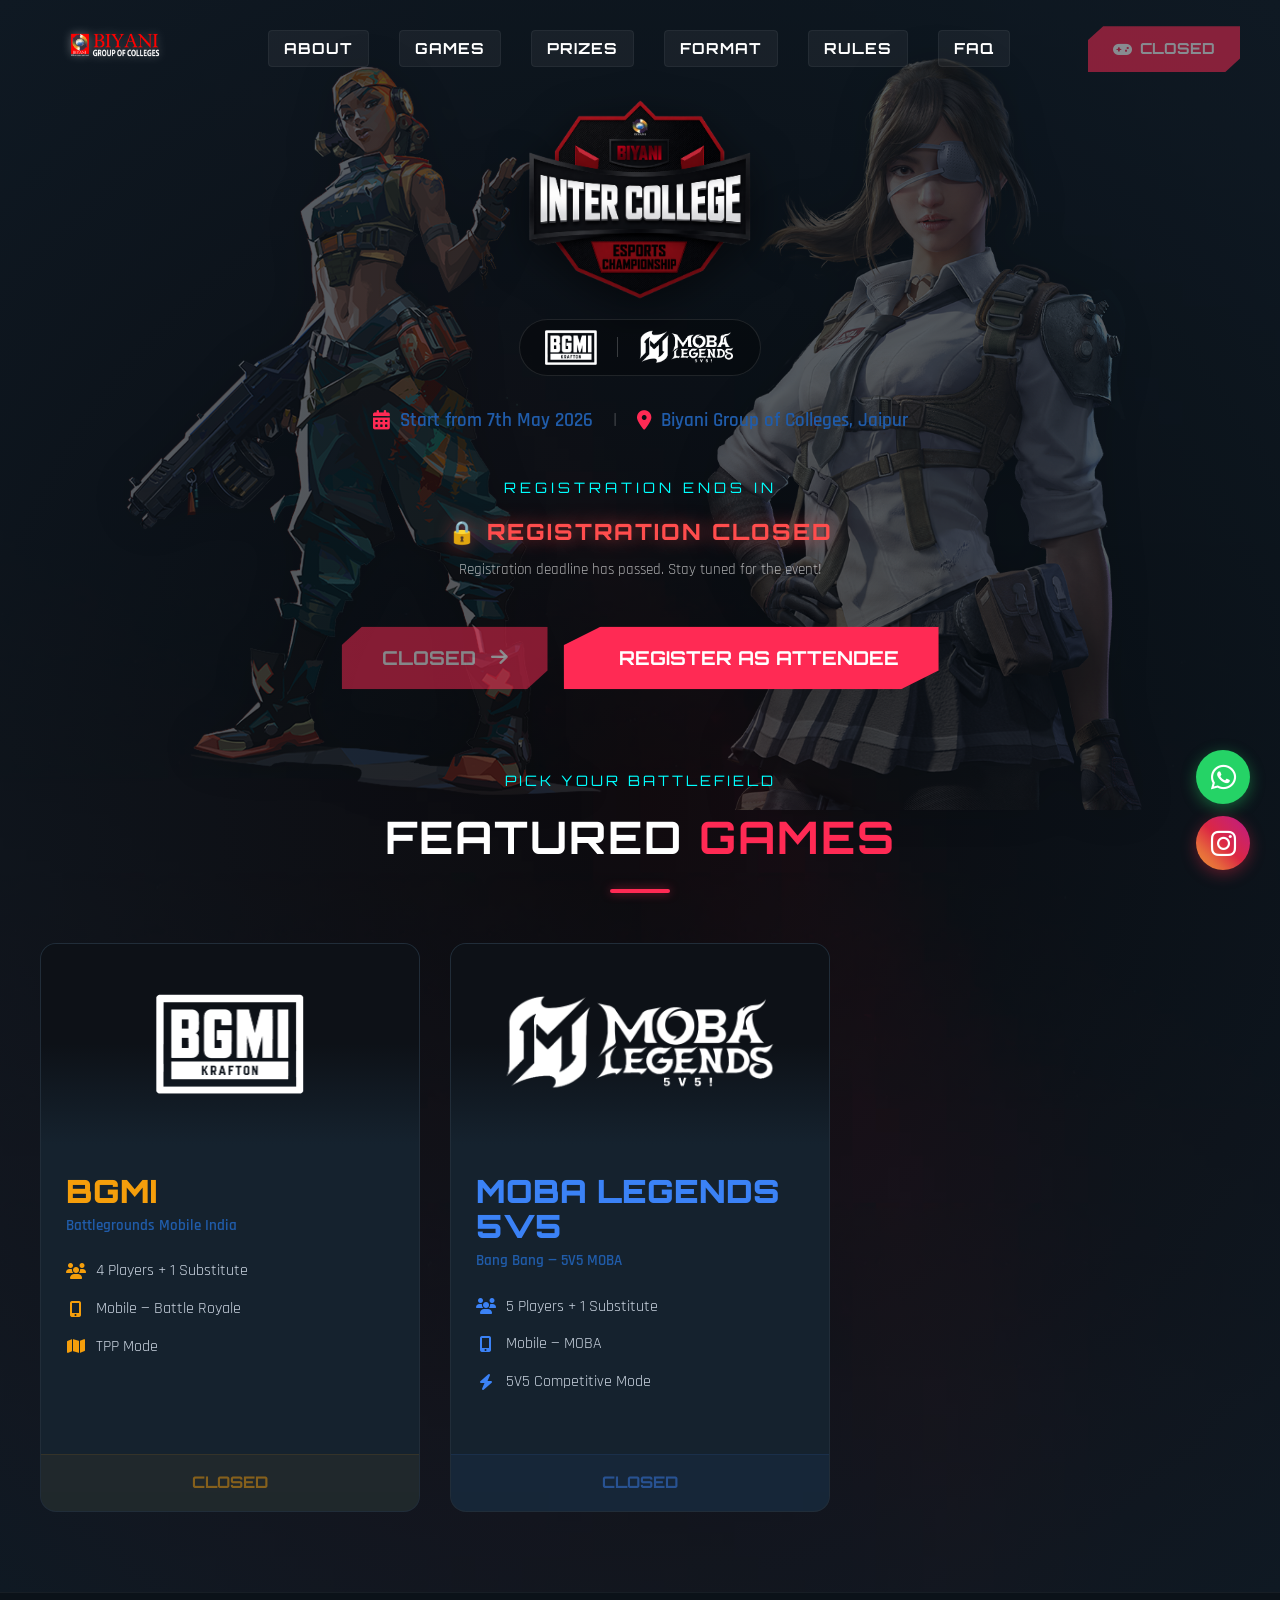
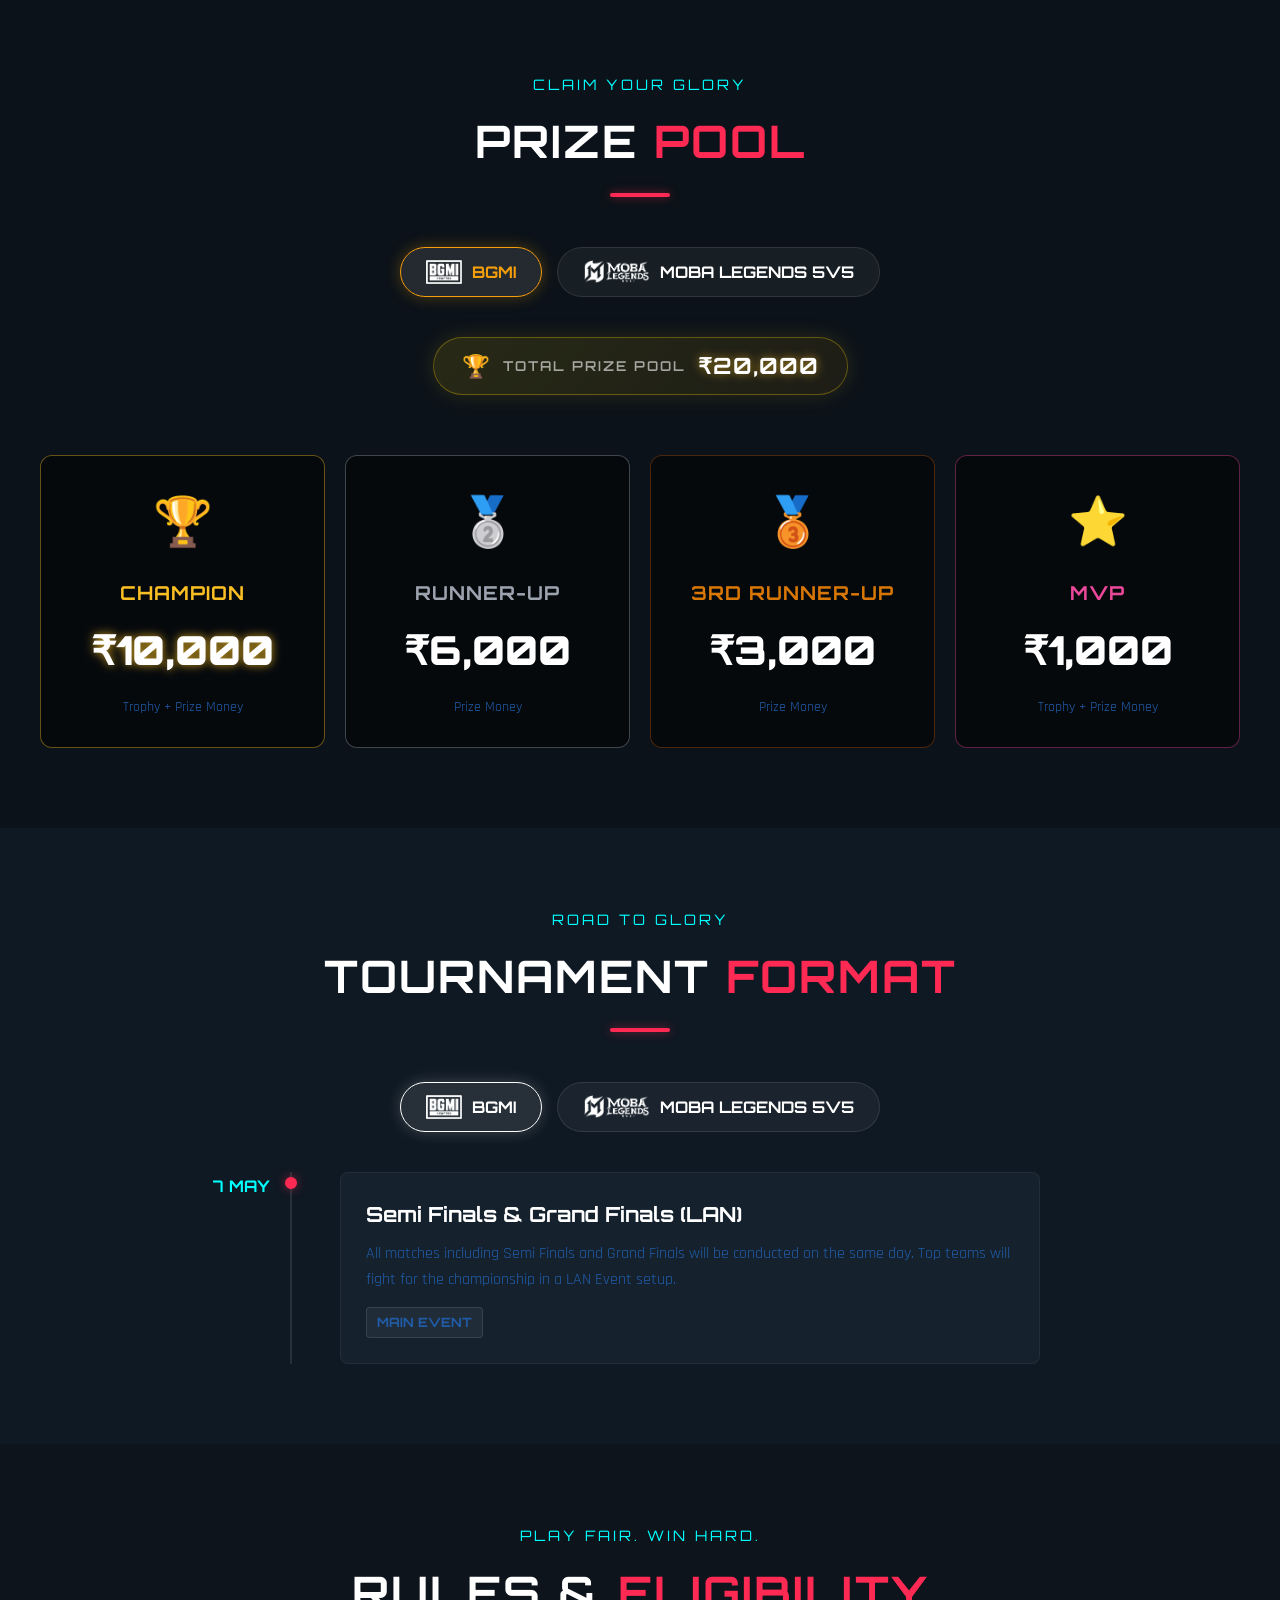
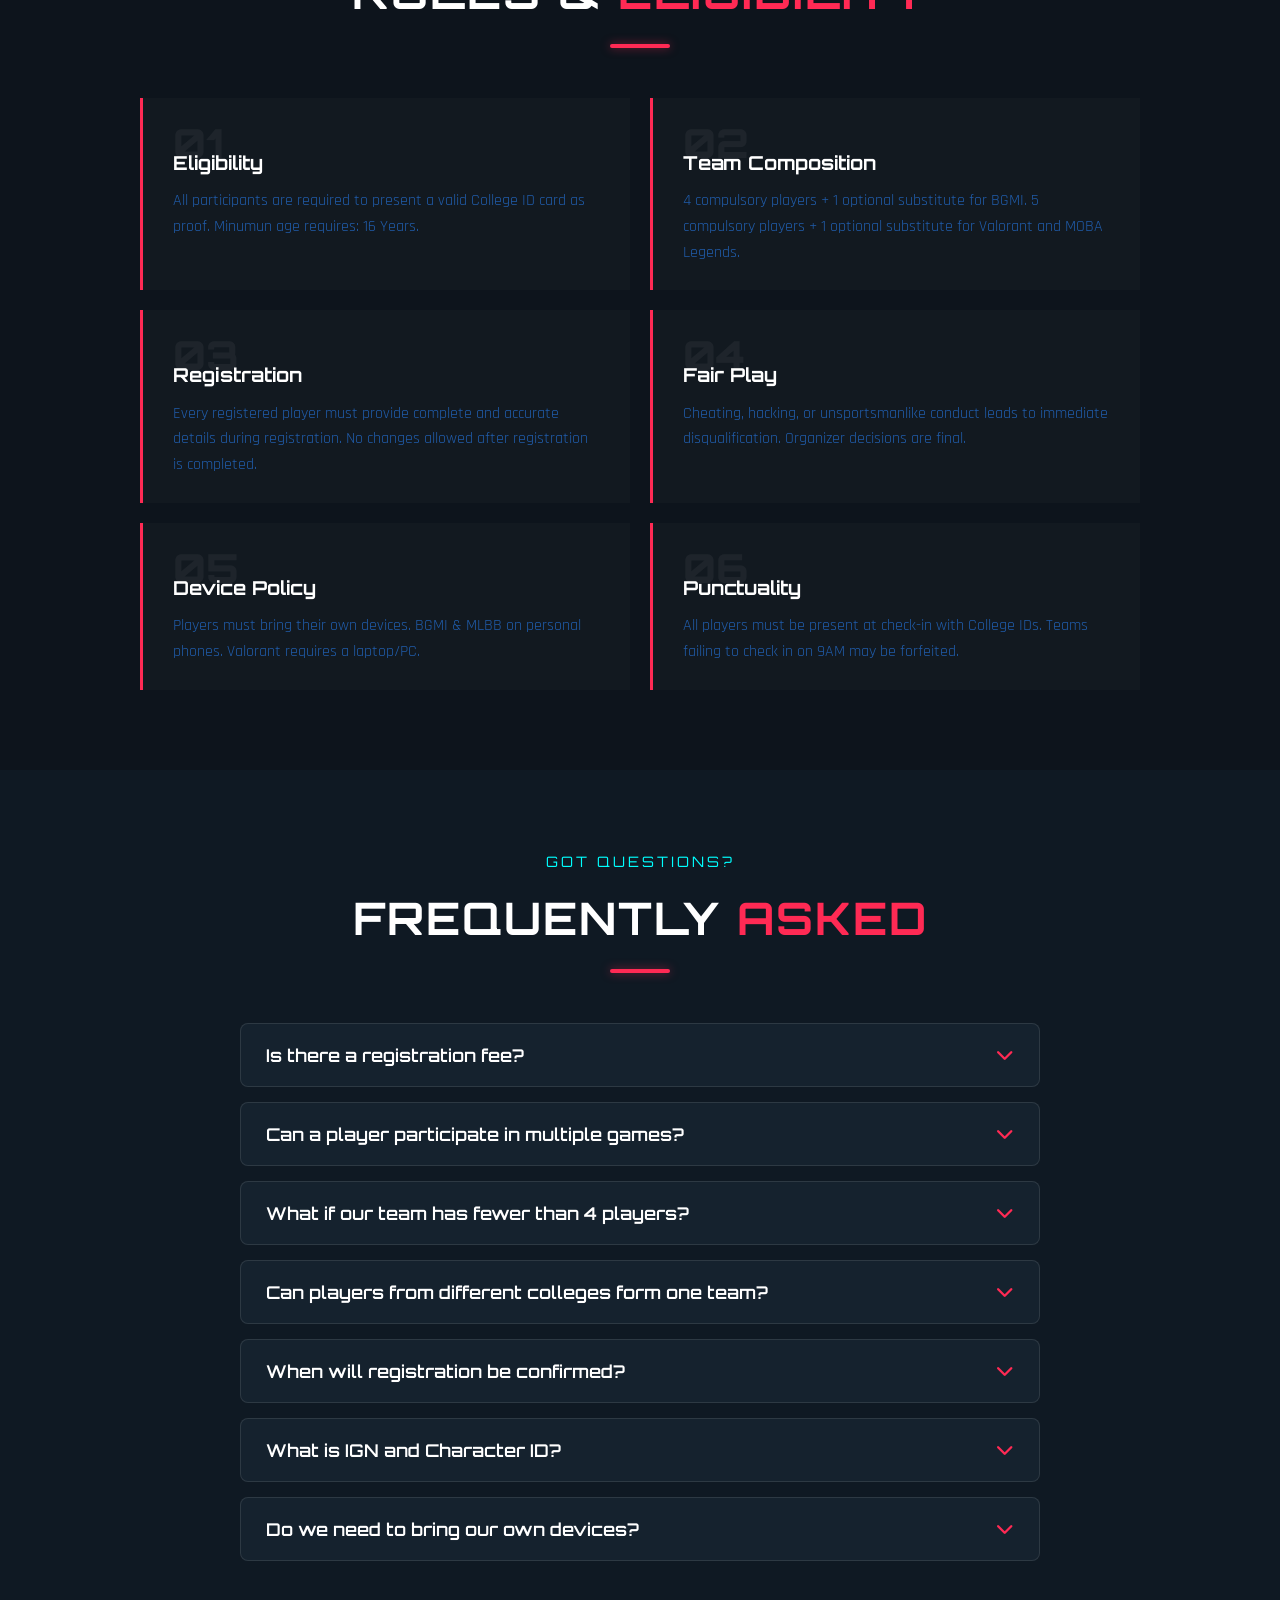
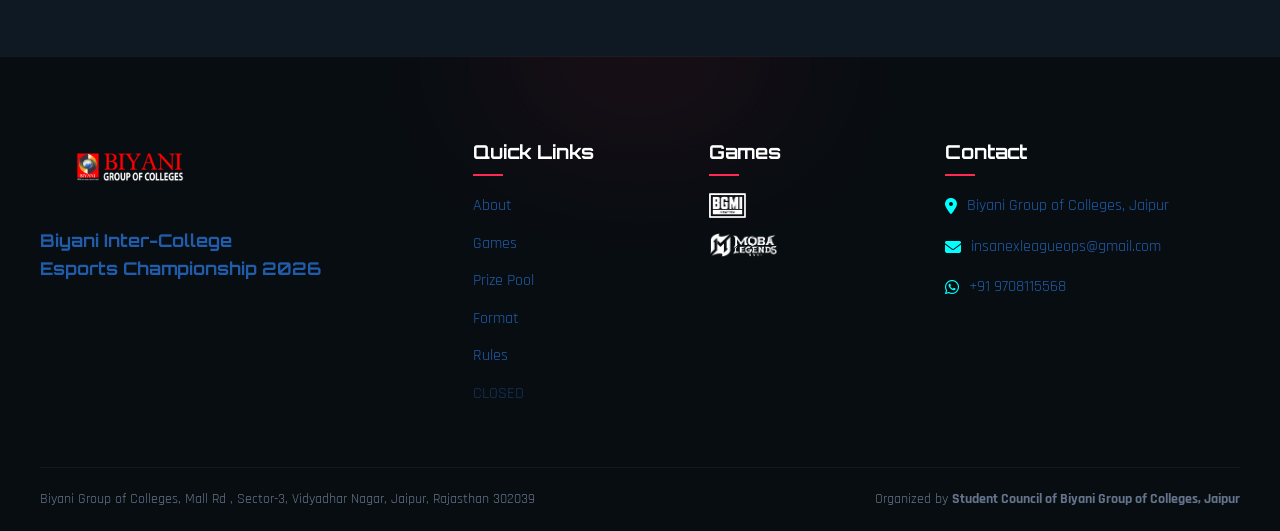
==== commit 98dba8ee: "last change" ====
--- a/index.html
+++ b/index.html
@@ -78,8 +78,8 @@
             <div class="hero-game-logos">
                 <img src="assets/BGMI.png" alt="BGMI" class="hero-game-logo">
                 <div class="hero-logo-sep"></div>
-                <img src="assets/valorant.png" alt="Valorant" class="hero-game-logo">
-                <div class="hero-logo-sep"></div>
+                <!-- <img src="assets/valorant.png" alt="Valorant" class="hero-game-logo"> -->
+                <!-- <div class="hero-logo-sep"></div> -->
                 <img src="assets/Moba_Legends_5v5_logo.png" alt="MOBA" class="hero-game-logo">
 
 
@@ -125,7 +125,7 @@
                 </div>
                 <div id="regClosedMsg" style="display:none;">
                     <p class="reg-closed-badge">🔒 REGISTRATION CLOSED</p>
-                    <p class="reg-closed-sub">Registration deadline has passed. Stay tuned for the event on 4th May!</p>
+                    <p class="reg-closed-sub">Registration deadline has passed. Stay tuned for the event!</p>
                 </div>
             </div>
 
@@ -321,7 +321,7 @@
                     <div class="total-prize-banner">
                         <span class="tpb-icon">🏆</span>
                         <span class="tpb-label">TOTAL PRIZE POOL</span>
-                        <span class="tpb-amount">₹XX,XXX</span>
+                        <span class="tpb-amount">₹30,000</span>
                     </div>
                 </div>
                 <div class="prize-grid">
@@ -386,31 +386,11 @@
                 <div class="timeline">
                     <div class="timeline-item reveal">
                         <div class="tl-marker active-marker"></div>
-                        <div class="tl-date">4 MAY</div>
-                        <div class="tl-card" data-date="4 MAY">
-                            <h3>Online Qualifiers</h3>
-                            <p>Total 64 teams. 16 teams each group (4 groups). 1 match per team. Top 8 teams qualify for
-                                semi final.</p>
-                            <span class="tl-badge open">QUALIFIER</span>
-                        </div>
-                    </div>
-                    <div class="timeline-item reveal">
-                        <div class="tl-marker"></div>
-                        <div class="tl-date">5 MAY</div>
-                        <div class="tl-card" data-date="5 MAY">
-                            <h3>Semi Finals</h3>
-                            <p>Top 32 teams. 8 teams in each group. Format: round robin. 2 match per team. Top 4 will
-                                qualify for grand final.</p>
-                            <span class="tl-badge upcoming">SEMI FINAL</span>
-                        </div>
-                    </div>
-                    <div class="timeline-item reveal">
-                        <div class="tl-marker"></div>
                         <div class="tl-date">7 MAY</div>
                         <div class="tl-card" data-date="7 MAY">
-                            <h3>Grand Finals (LAN)</h3>
-                            <p>Top 16 Teams will fight for championship. Lan Event setup.</p>
-                            <span class="tl-badge upcoming">GRAND FINAL</span>
+                            <h3>Semi Finals & Grand Finals (LAN)</h3>
+                            <p>All matches including Semi Finals and Grand Finals will be conducted on the same day. Top teams will fight for the championship in a LAN Event setup.</p>
+                            <span class="tl-badge upcoming">MAIN EVENT</span>
                         </div>
                     </div>
                 </div>
@@ -456,31 +436,11 @@
                 <div class="timeline">
                     <div class="timeline-item reveal">
                         <div class="tl-marker active-marker"></div>
-                        <div class="tl-date">4 MAY</div>
-                        <div class="tl-card" data-date="4 MAY">
-                            <h3>Online Qualifiers</h3>
-                            <p>Total 16 teams. 1 match per team. Top 4 teams qualify for
-                                semi final.</p>
-                            <span class="tl-badge open">QUALIFIER</span>
-                        </div>
-                    </div>
-                    <div class="timeline-item reveal">
-                        <div class="tl-marker"></div>
-                        <div class="tl-date">5 MAY</div>
-                        <div class="tl-card" data-date="5 MAY">
-                            <h3>Semi Finals</h3>
-                            <p>Top 4 teams. Format: B03/round robin. 2 match per team. Top 2 will
-                                qualify for grand final.</p>
-                            <span class="tl-badge upcoming">SEMI FINAL</span>
-                        </div>
-                    </div>
-                    <div class="timeline-item reveal">
-                        <div class="tl-marker"></div>
                         <div class="tl-date">7 MAY</div>
                         <div class="tl-card" data-date="7 MAY">
-                            <h3>Grand Finals (LAN)</h3>
-                            <p>Top 2 Teams will fight for championship.</p>
-                            <span class="tl-badge upcoming">GRAND FINAL</span>
+                            <h3>Semi Finals & Grand Finals (LAN)</h3>
+                            <p>All matches including Semi Finals and Grand Finals will be conducted on the same day. Top teams will fight for the championship in a LAN Event setup.</p>
+                            <span class="tl-badge upcoming">MAIN EVENT</span>
                         </div>
                     </div>
                 </div>
@@ -643,7 +603,7 @@
                     <h4>Games</h4>
                     <div class="footer-game-logos">
                         <img src="assets/BGMI.png" alt="BGMI">
-                        <img src="assets/valorant.png" alt="Valorant">
+                        <!-- <img src="assets/valorant.png" alt="Valorant"> -->
                         <img src="assets/Moba_Legends_5v5_logo.png" alt="Valorant">
 
                     </div>
